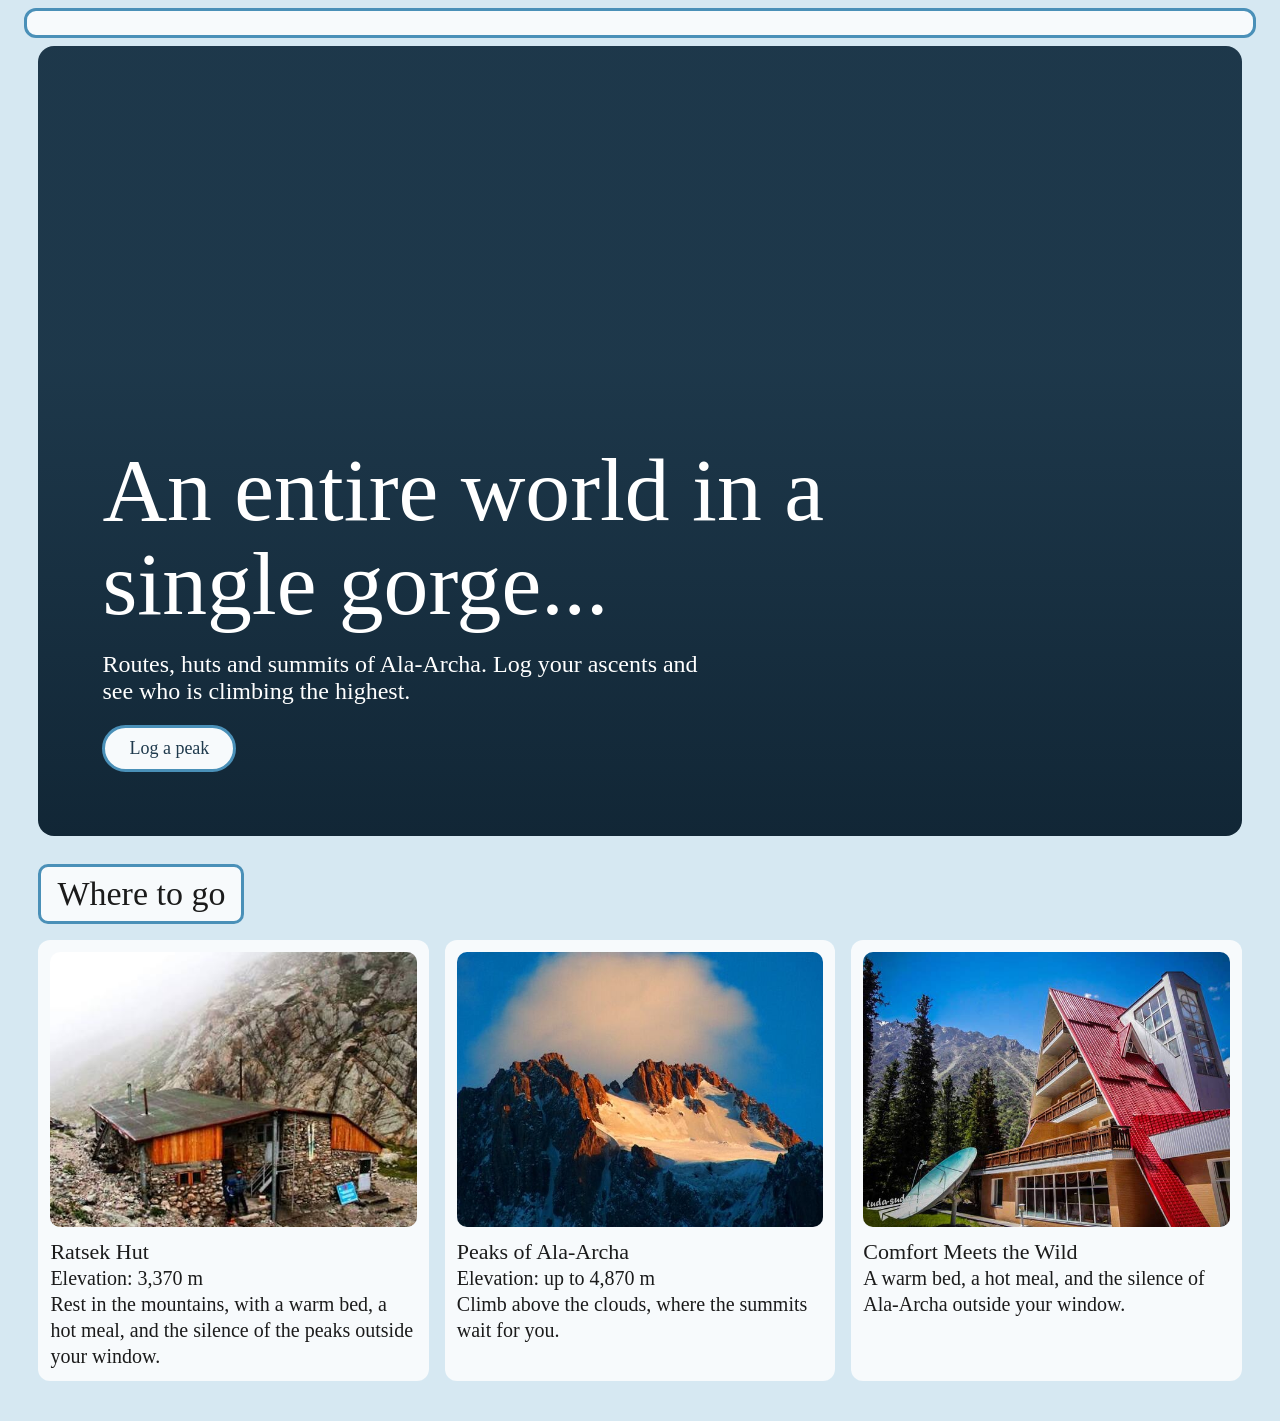
==== index.html @ 8e80b485 "Update image source for Peaks of Ala-Archa" ====
<!DOCTYPE html>
<html lang="en">
<head>
  <meta charset="UTF-8">
  <meta name="viewport" content="width=device-width, initial-scale=1.0">
  <title>Home | Ala-archa nature park</title>
  <link rel="stylesheet" href="style.css">
</head>
<body data-page="home">
  <div class="page">
    <header class="header" id="site-header"></header>
    <main class="wrap">
      <section class="hero">
        <h1>An entire world in a single gorge...</h1>
        <p>Routes, huts and summits of Ala-Archa. Log your ascents and see who is climbing the highest.</p>
        <a class="btn" href="add-peak.html">Log a peak</a>
      </section>
      <h2 class="title" id="routes">Where to go</h2>
      <div class="cards">
        <article class="card">
          <img class="card__img" src="images/ratsek-hut.jpg" alt="Ratsek Hut">
          <div><h3 class="card__title">Ratsek Hut</h3>
          <p class="card__text">Elevation: 3,370 m<br>Rest in the mountains, with a warm bed, a hot meal, and the silence of the peaks outside your window.</p></div>
        </article>
        <article class="card">
          <img class="card__img" src="images/korona-peak.jpg" alt="Peaks of Ala-Archa">
          <div><h3 class="card__title">Peaks of Ala-Archa</h3>
          <p class="card__text">Elevation: up to 4,870 m<br>Climb above the clouds, where the summits wait for you.</p></div>
        </article>
        <article class="card">
          <img class="card__img" src="images/ala-archa-6.jpg" alt="Comfort Meets the Wild">
          <div><h3 class="card__title">Comfort Meets the Wild</h3>
          <p class="card__text">A warm bed, a hot meal, and the silence of Ala-Archa outside your window.</p></div>
        </article>
      </div>
    </main>
    <footer class="footer" id="site-footer"></footer>
  </div>
  <script src="app.js"></script>
</body>
</html>
---- style.css ----
:root{--bg:#1F3A4D;--green-bg:#D6E8F2;--green-border:#4A90B8;--cream:#F7FAFC;--dark-green:#1F3A4D;--text:#1B1B1B;--font:"Agrave Pro",Georgia,serif}
*{box-sizing:border-box;margin:0;padding:0}
html{scroll-behavior:smooth}
body{font-family:var(--font);color:var(--text);background:var(--green-bg);min-height:100svh}
img{display:block;max-width:100%}
a{color:inherit}
:focus-visible{outline:3px solid var(--dark-green);outline-offset:2px}

/* Layout: full width, content capped only on very large screens */
.page{min-height:100svh;display:flex;flex-direction:column}
.wrap{width:100%;max-width:1600px;margin:0 auto;padding:0 clamp(12px,3vw,48px)}
main{flex:1;padding-bottom:40px}

/* Header */
.header{position:sticky;top:0;z-index:10;display:flex;justify-content:space-between;align-items:center;flex-wrap:wrap;gap:12px;margin:8px clamp(8px,2vw,24px);padding:12px 18px;background:var(--cream);border:3px solid var(--green-border);border-radius:12px}
.logo{font-size:28px;font-weight:bold;text-decoration:none}
.logo small{margin-left:6px;font-size:12px;font-weight:normal}
.nav{display:flex;flex-wrap:wrap;gap:8px}
.nav__link{padding:6px 16px;border-radius:20px;background:var(--dark-green);color:#fff;font-size:16px;text-decoration:none;transition:opacity .2s}
.nav__link:hover{opacity:.8}
.nav__link[aria-current="page"]{background:var(--green-border);color:var(--dark-green)}

/* Hero: fills the screen under the header */
.hero{min-height:calc(100svh - 110px);display:flex;flex-direction:column;justify-content:flex-end;align-items:flex-start;gap:20px;padding:clamp(20px,5vw,64px);border-radius:16px;color:#fff;background:linear-gradient(to top,rgba(15,35,50,.85),rgba(15,35,50,.1) 60%),url(images/phone10.jpg) center/cover var(--dark-green)}
.hero h1{max-width:18ch;font-size:clamp(34px,7vw,92px);line-height:1.05;font-weight:normal}
.hero p{max-width:50ch;font-size:clamp(18px,2vw,24px)}

.btn{display:inline-block;padding:10px 24px;border:3px solid var(--green-border);border-radius:24px;background:var(--cream);color:var(--dark-green);font:inherit;font-size:18px;text-decoration:none;cursor:pointer}
.btn:hover{background:var(--green-border)}
.title{margin:28px 0 16px;padding:8px 16px;display:inline-block;background:var(--cream);border:3px solid var(--green-border);border-radius:10px;font-size:clamp(22px,3vw,34px);font-weight:normal}

/* Cards */
.cards{display:grid;grid-template-columns:repeat(auto-fit,minmax(260px,1fr));gap:16px}
.card{display:flex;flex-direction:column;gap:12px;padding:12px;background:var(--cream);border-radius:12px}
.card__img{width:100%;aspect-ratio:4/3;object-fit:cover;border-radius:10px;background:#ddd}
.card__title{font-size:22px;font-weight:normal;line-height:1.2}
.card__text{font-size:20px;line-height:1.3}

/* Gallery */
.filters{display:flex;flex-wrap:wrap;gap:8px;margin-bottom:16px}
.filters button{padding:6px 16px;border:2px solid var(--dark-green);border-radius:20px;background:transparent;font:inherit;font-size:16px;cursor:pointer}
.filters button[aria-pressed="true"]{background:var(--dark-green);color:#fff}
.gallery{columns:3 280px;column-gap:12px}
.gallery button{display:block;width:100%;margin:0 0 12px;padding:0;border:0;border-radius:10px;overflow:hidden;cursor:zoom-in;background:var(--cream)}
.gallery img{width:100%;height:auto}
dialog{margin:auto;max-width:min(94vw,1200px);border:3px solid var(--green-border);border-radius:12px;background:var(--cream);padding:12px}
dialog::backdrop{background:rgba(20,30,10,.8)}
dialog img{max-height:78svh;margin:0 auto;border-radius:8px}
dialog p{margin:10px 0;font-size:20px}

/* Leaderboard */
.board{list-style:none;display:grid;gap:10px}
.board li{display:grid;grid-template-columns:48px 1fr auto;align-items:center;gap:12px;padding:12px 16px;background:var(--cream);border-radius:12px;font-size:20px}
.board .rank{font-size:28px;font-weight:bold;color:var(--dark-green)}
.board li:nth-child(-n+3){border:3px solid var(--green-border)}
.board small{display:block;font-size:15px;opacity:.75}
.board .pts{font-size:26px;font-weight:bold;text-align:right}

/* Form */
.form{display:grid;gap:14px;max-width:640px;padding:20px;background:var(--cream);border:3px solid var(--green-border);border-radius:12px}
.form label{display:grid;gap:4px;font-size:18px}
.form input,.form select,.form textarea{padding:10px;border:2px solid var(--dark-green);border-radius:8px;background:#fff;font:inherit;font-size:18px}
.msg{min-height:1.4em;font-size:18px}
.msg.err{color:#a3200f}
.empty{padding:20px;background:var(--cream);border-radius:12px;font-size:20px}
.footer{padding:20px;text-align:center;font-size:15px}

@media(max-width:600px){.hero h1{font-size:34px}.card__title{font-size:19px}.card__text{font-size:17px}.board li{grid-template-columns:36px 1fr auto;font-size:17px}}
@media(prefers-reduced-motion:reduce){html{scroll-behavior:auto}*{transition:none!important}}
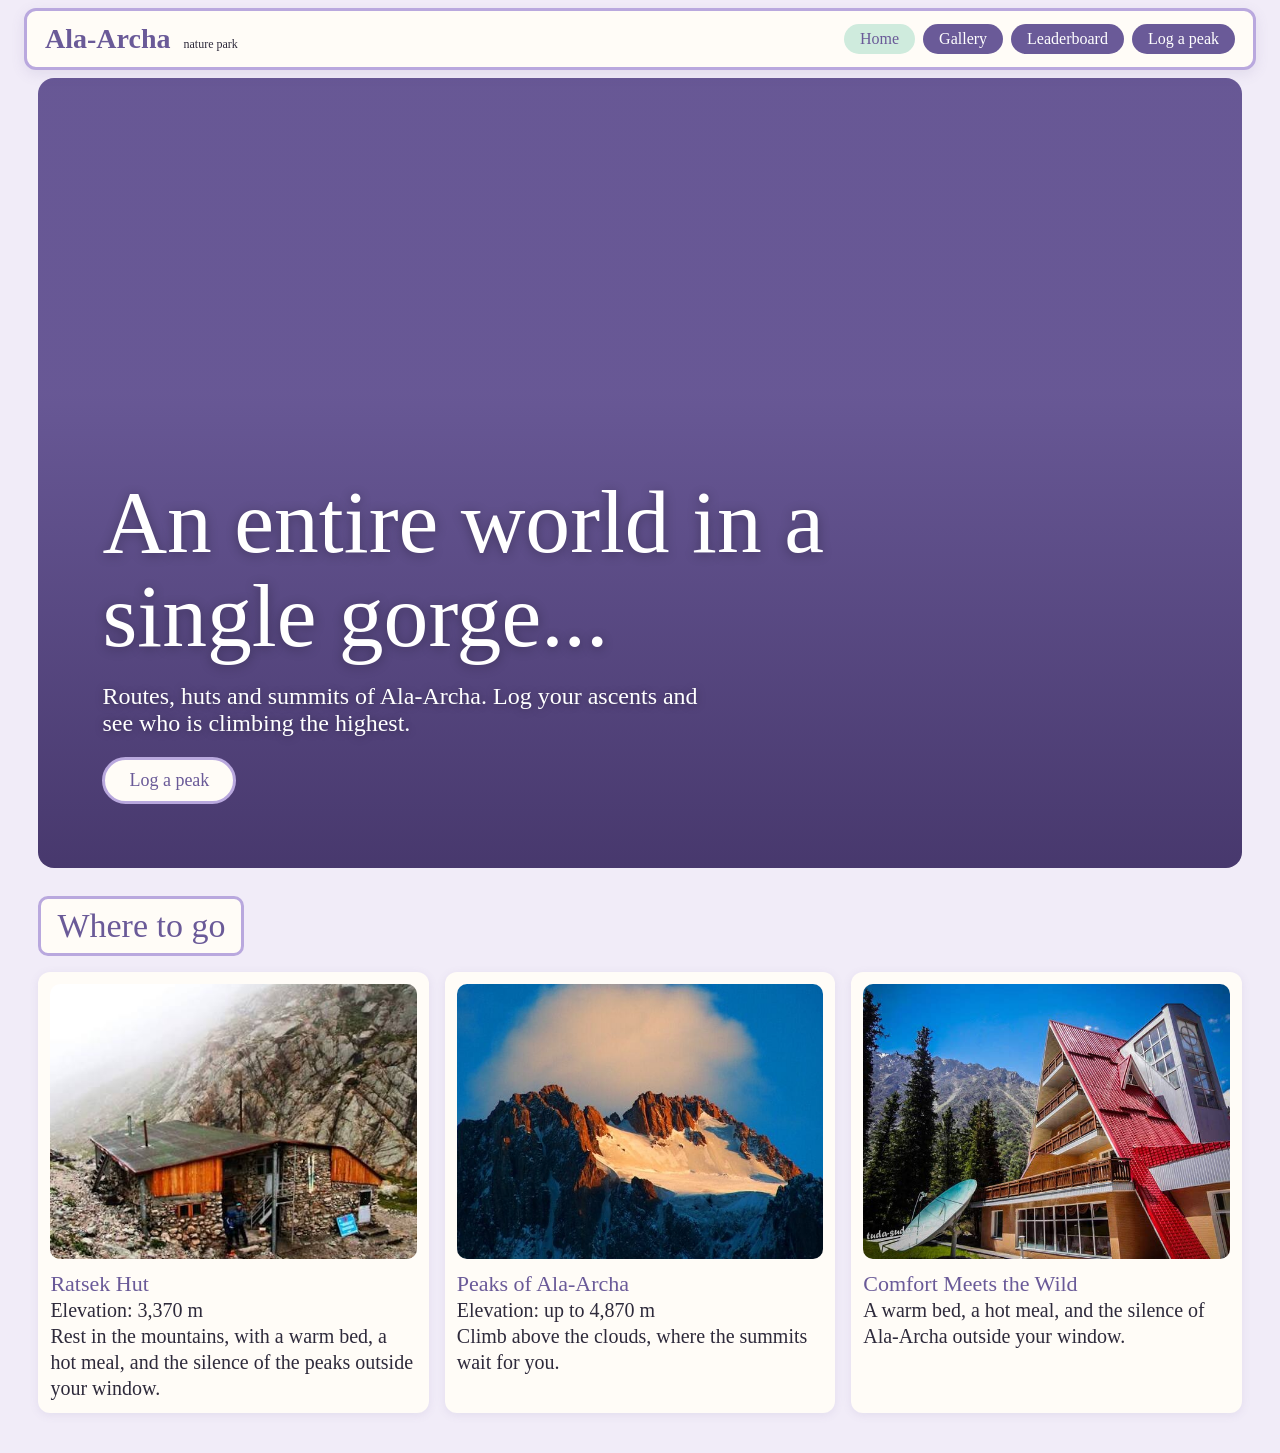
==== commit 4fc6e267: "Refactor header and navigation structure in index.html" ====
--- a/index.html
+++ b/index.html
@@ -1,41 +1,82 @@
 <!DOCTYPE html>
 <html lang="en">
 <head>
+  <!-- Кодировка и настройка масштаба для телефонов -->
   <meta charset="UTF-8">
   <meta name="viewport" content="width=device-width, initial-scale=1.0">
+
+  <!-- Название вкладки браузера -->
   <title>Home | Ala-archa nature park</title>
+
+  <!-- Подключение файла стилей -->
   <link rel="stylesheet" href="style.css">
 </head>
 <body data-page="home">
+  <!-- Общая обёртка страницы -->
   <div class="page">
-    <header class="header" id="site-header"></header>
+
+    <!-- Верхняя панель: логотип и кнопки меню -->
+    <header class="header" id="site-header">
+      <!-- Логотип, ведёт на главную -->
+      <a class="logo" href="index.html">Ala-Archa <small>nature park</small></a>
+
+      <!-- Меню навигации (aria-current отмечает текущую страницу) -->
+      <nav class="nav" aria-label="Main">
+        <a class="nav__link" href="index.html" aria-current="page">Home</a>
+        <a class="nav__link" href="gallery.html">Gallery</a>
+        <a class="nav__link" href="leaderboard.html">Leaderboard</a>
+        <a class="nav__link" href="add-peak.html">Log a peak</a>
+      </nav>
+    </header>
+
+    <!-- Основное содержимое страницы -->
     <main class="wrap">
+
+      <!-- Главный экран с фото на фоне (картинка задаётся в style.css, правило .hero) -->
       <section class="hero">
+        <!-- Главный заголовок -->
         <h1>An entire world in a single gorge...</h1>
+        <!-- Короткое описание сайта -->
         <p>Routes, huts and summits of Ala-Archa. Log your ascents and see who is climbing the highest.</p>
+        <!-- Кнопка перехода к добавлению вершины -->
         <a class="btn" href="add-peak.html">Log a peak</a>
       </section>
+
+      <!-- Заголовок раздела с карточками -->
       <h2 class="title" id="routes">Where to go</h2>
+
+      <!-- Сетка из трёх карточек -->
       <div class="cards">
+
+        <!-- Карточка 1: приют Рацека -->
         <article class="card">
           <img class="card__img" src="images/ratsek-hut.jpg" alt="Ratsek Hut">
           <div><h3 class="card__title">Ratsek Hut</h3>
           <p class="card__text">Elevation: 3,370 m<br>Rest in the mountains, with a warm bed, a hot meal, and the silence of the peaks outside your window.</p></div>
         </article>
+
+        <!-- Карточка 2: вершины Ала-Арчи (фото korona-peak.jpg) -->
         <article class="card">
           <img class="card__img" src="images/korona-peak.jpg" alt="Peaks of Ala-Archa">
           <div><h3 class="card__title">Peaks of Ala-Archa</h3>
           <p class="card__text">Elevation: up to 4,870 m<br>Climb above the clouds, where the summits wait for you.</p></div>
         </article>
+
+        <!-- Карточка 3: комфорт среди природы -->
         <article class="card">
           <img class="card__img" src="images/ala-archa-6.jpg" alt="Comfort Meets the Wild">
           <div><h3 class="card__title">Comfort Meets the Wild</h3>
           <p class="card__text">A warm bed, a hot meal, and the silence of Ala-Archa outside your window.</p></div>
         </article>
+
       </div>
     </main>
+
+    <!-- Подвал сайта (наполняется скриптом app.js) -->
     <footer class="footer" id="site-footer"></footer>
   </div>
+
+  <!-- Подключение скрипта сайта -->
   <script src="app.js"></script>
 </body>
 </html>
--- a/style.css
+++ b/style.css
@@ -1,69 +1,159 @@
-:root{--bg:#1F3A4D;--green-bg:#D6E8F2;--green-border:#4A90B8;--cream:#F7FAFC;--dark-green:#1F3A4D;--text:#1B1B1B;--font:"Agrave Pro",Georgia,serif}
+/* ===== Цветовая палитра и шрифт (меняй цвета только здесь) ===== */
+:root{--bg:#7A6AA8;--green-bg:#F1ECF8;--green-border:#B9A8DE;--cream:#FFFCF7;--dark-green:#6A5A98;--accent:#CFEBDD;--text:#2E2A3B;--font:"Agrave Pro",Georgia,serif}
+
+/* ===== Общий сброс отступов и расчёт размеров ===== */
 *{box-sizing:border-box;margin:0;padding:0}
+
+/* ===== Плавная прокрутка по якорям ===== */
 html{scroll-behavior:smooth}
+
+/* ===== Основной фон и шрифт страницы ===== */
 body{font-family:var(--font);color:var(--text);background:var(--green-bg);min-height:100svh}
+
+/* ===== Картинки не вылезают за границы блока ===== */
 img{display:block;max-width:100%}
+
+/* ===== Ссылки наследуют цвет текста ===== */
 a{color:inherit}
+
+/* ===== Рамка при навигации с клавиатуры (доступность) ===== */
 :focus-visible{outline:3px solid var(--dark-green);outline-offset:2px}
 
-/* Layout: full width, content capped only on very large screens */
+/* ===== Каркас страницы: шапка сверху, контент, подвал внизу ===== */
 .page{min-height:100svh;display:flex;flex-direction:column}
+
+/* ===== Контейнер содержимого: на всю ширину, но не более 1600px ===== */
 .wrap{width:100%;max-width:1600px;margin:0 auto;padding:0 clamp(12px,3vw,48px)}
+
+/* ===== Главная область занимает всё свободное место ===== */
 main{flex:1;padding-bottom:40px}
 
-/* Header */
-.header{position:sticky;top:0;z-index:10;display:flex;justify-content:space-between;align-items:center;flex-wrap:wrap;gap:12px;margin:8px clamp(8px,2vw,24px);padding:12px 18px;background:var(--cream);border:3px solid var(--green-border);border-radius:12px}
-.logo{font-size:28px;font-weight:bold;text-decoration:none}
-.logo small{margin-left:6px;font-size:12px;font-weight:normal}
+/* ===== Верхняя панель (шапка): остаётся на экране при прокрутке ===== */
+.header{position:sticky;top:0;z-index:10;display:flex;justify-content:space-between;align-items:center;flex-wrap:wrap;gap:12px;margin:8px clamp(8px,2vw,24px);padding:12px 18px;background:var(--cream);border:3px solid var(--green-border);border-radius:12px;box-shadow:0 4px 14px rgba(106,90,152,.12)}
+
+/* ===== Логотип в шапке ===== */
+.logo{font-size:28px;font-weight:bold;text-decoration:none;color:var(--dark-green)}
+
+/* ===== Маленькая надпись рядом с логотипом ===== */
+.logo small{margin-left:6px;font-size:12px;font-weight:normal;color:var(--text)}
+
+/* ===== Блок с кнопками меню ===== */
 .nav{display:flex;flex-wrap:wrap;gap:8px}
+
+/* ===== Кнопка меню ===== */
 .nav__link{padding:6px 16px;border-radius:20px;background:var(--dark-green);color:#fff;font-size:16px;text-decoration:none;transition:opacity .2s}
-.nav__link:hover{opacity:.8}
-.nav__link[aria-current="page"]{background:var(--green-border);color:var(--dark-green)}
 
-/* Hero: fills the screen under the header */
-.hero{min-height:calc(100svh - 110px);display:flex;flex-direction:column;justify-content:flex-end;align-items:flex-start;gap:20px;padding:clamp(20px,5vw,64px);border-radius:16px;color:#fff;background:linear-gradient(to top,rgba(15,35,50,.85),rgba(15,35,50,.1) 60%),url(images/phone10.jpg) center/cover var(--dark-green)}
-.hero h1{max-width:18ch;font-size:clamp(34px,7vw,92px);line-height:1.05;font-weight:normal}
-.hero p{max-width:50ch;font-size:clamp(18px,2vw,24px)}
+/* ===== Кнопка меню при наведении ===== */
+.nav__link:hover{opacity:.85}
 
+/* ===== Активная (текущая) страница в меню ===== */
+.nav__link[aria-current="page"]{background:var(--accent);color:var(--dark-green)}
+
+/* ===== Главный экран (hero): фото на фоне + затемнение снизу для читаемости текста.
+   Картинка меняется в url(...) в конце строки ===== */
+.hero{min-height:calc(100svh - 110px);display:flex;flex-direction:column;justify-content:flex-end;align-items:flex-start;gap:20px;padding:clamp(20px,5vw,64px);border-radius:16px;color:#fff;background:linear-gradient(to top,rgba(60,45,95,.75),rgba(60,45,95,.05) 60%),url("images/DJI_20260820125255_0337_D.jpg") center/cover no-repeat var(--dark-green)}
+
+/* ===== Крупный заголовок на главном экране ===== */
+.hero h1{max-width:18ch;font-size:clamp(34px,7vw,92px);line-height:1.05;font-weight:normal;text-shadow:0 2px 12px rgba(0,0,0,.3)}
+
+/* ===== Подзаголовок на главном экране ===== */
+.hero p{max-width:50ch;font-size:clamp(18px,2vw,24px);text-shadow:0 1px 8px rgba(0,0,0,.35)}
+
+/* ===== Кнопка-ссылка (например, «Log a peak») ===== */
 .btn{display:inline-block;padding:10px 24px;border:3px solid var(--green-border);border-radius:24px;background:var(--cream);color:var(--dark-green);font:inherit;font-size:18px;text-decoration:none;cursor:pointer}
-.btn:hover{background:var(--green-border)}
-.title{margin:28px 0 16px;padding:8px 16px;display:inline-block;background:var(--cream);border:3px solid var(--green-border);border-radius:10px;font-size:clamp(22px,3vw,34px);font-weight:normal}
 
-/* Cards */
+/* ===== Кнопка при наведении ===== */
+.btn:hover{background:var(--accent)}
+
+/* ===== Заголовок раздела («Where to go») ===== */
+.title{margin:28px 0 16px;padding:8px 16px;display:inline-block;background:var(--cream);border:3px solid var(--green-border);border-radius:10px;font-size:clamp(22px,3vw,34px);font-weight:normal;color:var(--dark-green)}
+
+/* ===== Сетка карточек: колонки подстраиваются под ширину экрана ===== */
 .cards{display:grid;grid-template-columns:repeat(auto-fit,minmax(260px,1fr));gap:16px}
-.card{display:flex;flex-direction:column;gap:12px;padding:12px;background:var(--cream);border-radius:12px}
-.card__img{width:100%;aspect-ratio:4/3;object-fit:cover;border-radius:10px;background:#ddd}
-.card__title{font-size:22px;font-weight:normal;line-height:1.2}
+
+/* ===== Одна карточка ===== */
+.card{display:flex;flex-direction:column;gap:12px;padding:12px;background:var(--cream);border-radius:12px;box-shadow:0 2px 10px rgba(106,90,152,.1)}
+
+/* ===== Фото в карточке (пропорции 4:3, обрезается по рамке) ===== */
+.card__img{width:100%;aspect-ratio:4/3;object-fit:cover;border-radius:10px;background:#e4def0}
+
+/* ===== Название карточки ===== */
+.card__title{font-size:22px;font-weight:normal;line-height:1.2;color:var(--dark-green)}
+
+/* ===== Текст карточки ===== */
 .card__text{font-size:20px;line-height:1.3}
 
-/* Gallery */
+/* ===== Галерея: панель кнопок-фильтров ===== */
 .filters{display:flex;flex-wrap:wrap;gap:8px;margin-bottom:16px}
-.filters button{padding:6px 16px;border:2px solid var(--dark-green);border-radius:20px;background:transparent;font:inherit;font-size:16px;cursor:pointer}
+
+/* ===== Кнопка фильтра ===== */
+.filters button{padding:6px 16px;border:2px solid var(--dark-green);border-radius:20px;background:transparent;color:var(--dark-green);font:inherit;font-size:16px;cursor:pointer}
+
+/* ===== Выбранный фильтр ===== */
 .filters button[aria-pressed="true"]{background:var(--dark-green);color:#fff}
+
+/* ===== Галерея: фото в 3 колонки (мозаика) ===== */
 .gallery{columns:3 280px;column-gap:12px}
+
+/* ===== Кнопка-обёртка вокруг фото в галерее ===== */
 .gallery button{display:block;width:100%;margin:0 0 12px;padding:0;border:0;border-radius:10px;overflow:hidden;cursor:zoom-in;background:var(--cream)}
+
+/* ===== Фото в галерее ===== */
 .gallery img{width:100%;height:auto}
+
+/* ===== Всплывающее окно для просмотра фото ===== */
 dialog{margin:auto;max-width:min(94vw,1200px);border:3px solid var(--green-border);border-radius:12px;background:var(--cream);padding:12px}
-dialog::backdrop{background:rgba(20,30,10,.8)}
+
+/* ===== Затемнение фона за всплывающим окном ===== */
+dialog::backdrop{background:rgba(46,38,70,.75)}
+
+/* ===== Большое фото во всплывающем окне ===== */
 dialog img{max-height:78svh;margin:0 auto;border-radius:8px}
+
+/* ===== Подпись к фото во всплывающем окне ===== */
 dialog p{margin:10px 0;font-size:20px}
 
-/* Leaderboard */
+/* ===== Таблица лидеров: список без маркеров ===== */
 .board{list-style:none;display:grid;gap:10px}
+
+/* ===== Строка рейтинга: место, имя, очки ===== */
 .board li{display:grid;grid-template-columns:48px 1fr auto;align-items:center;gap:12px;padding:12px 16px;background:var(--cream);border-radius:12px;font-size:20px}
+
+/* ===== Номер места ===== */
 .board .rank{font-size:28px;font-weight:bold;color:var(--dark-green)}
-.board li:nth-child(-n+3){border:3px solid var(--green-border)}
+
+/* ===== Первые три места выделены рамкой ===== */
+.board li:nth-child(-n+3){border:3px solid var(--green-border);background:#FBF8FF}
+
+/* ===== Мелкая подпись под именем ===== */
 .board small{display:block;font-size:15px;opacity:.75}
+
+/* ===== Очки справа ===== */
 .board .pts{font-size:26px;font-weight:bold;text-align:right}
 
-/* Form */
+/* ===== Форма добавления вершины: контейнер ===== */
 .form{display:grid;gap:14px;max-width:640px;padding:20px;background:var(--cream);border:3px solid var(--green-border);border-radius:12px}
+
+/* ===== Подпись поля формы ===== */
 .form label{display:grid;gap:4px;font-size:18px}
-.form input,.form select,.form textarea{padding:10px;border:2px solid var(--dark-green);border-radius:8px;background:#fff;font:inherit;font-size:18px}
+
+/* ===== Поля ввода, списки и текстовые области ===== */
+.form input,.form select,.form textarea{padding:10px;border:2px solid var(--green-border);border-radius:8px;background:#fff;font:inherit;font-size:18px}
+
+/* ===== Сообщение под формой (успех или ошибка) ===== */
 .msg{min-height:1.4em;font-size:18px}
+
+/* ===== Сообщение об ошибке красным цветом ===== */
 .msg.err{color:#a3200f}
+
+/* ===== Блок «ничего не найдено» ===== */
 .empty{padding:20px;background:var(--cream);border-radius:12px;font-size:20px}
-.footer{padding:20px;text-align:center;font-size:15px}
 
+/* ===== Подвал сайта ===== */
+.footer{padding:20px;text-align:center;font-size:15px;color:var(--dark-green)}
+
+/* ===== Адаптация под телефоны: уменьшаем шрифты и колонки ===== */
 @media(max-width:600px){.hero h1{font-size:34px}.card__title{font-size:19px}.card__text{font-size:17px}.board li{grid-template-columns:36px 1fr auto;font-size:17px}}
+
+/* ===== Отключаем анимации, если пользователь так настроил систему ===== */
 @media(prefers-reduced-motion:reduce){html{scroll-behavior:auto}*{transition:none!important}}
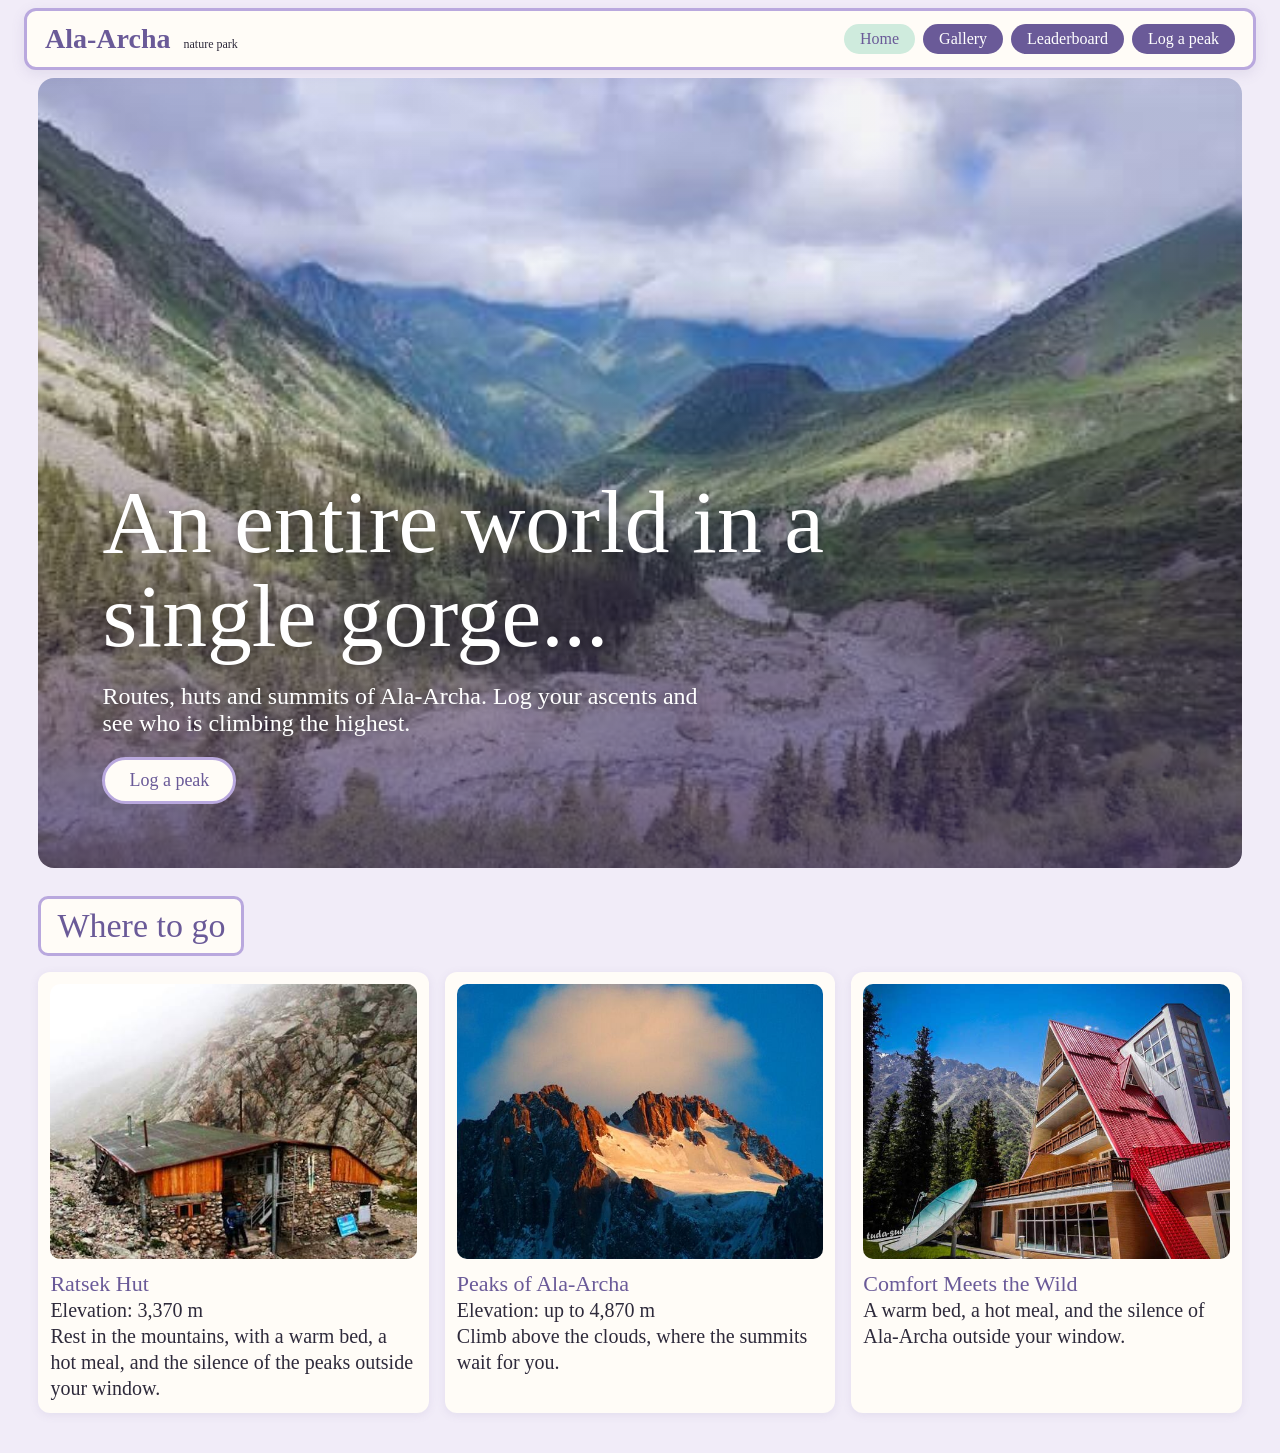
==== commit 3f644db8: "Update leaderboard link to point to top.html" ====
--- a/index.html
+++ b/index.html
@@ -24,7 +24,7 @@
       <nav class="nav" aria-label="Main">
         <a class="nav__link" href="index.html" aria-current="page">Home</a>
         <a class="nav__link" href="gallery.html">Gallery</a>
-        <a class="nav__link" href="leaderboard.html">Leaderboard</a>
+        <a class="nav__link" href="top.html">Leaderboard</a>
         <a class="nav__link" href="add-peak.html">Log a peak</a>
       </nav>
     </header>
--- a/style.css
+++ b/style.css
@@ -51,7 +51,7 @@
 
 /* ===== Главный экран (hero): фото на фоне + затемнение снизу для читаемости текста.
    Картинка меняется в url(...) в конце строки ===== */
-.hero{min-height:calc(100svh - 110px);display:flex;flex-direction:column;justify-content:flex-end;align-items:flex-start;gap:20px;padding:clamp(20px,5vw,64px);border-radius:16px;color:#fff;background:linear-gradient(to top,rgba(60,45,95,.75),rgba(60,45,95,.05) 60%),url("images/DJI_20260820125255_0337_D.jpg") center/cover no-repeat var(--dark-green)}
+.hero{min-height:calc(100svh - 110px);display:flex;flex-direction:column;justify-content:flex-end;align-items:flex-start;gap:20px;padding:clamp(20px,5vw,64px);border-radius:16px;color:#fff;background:linear-gradient(to top,rgba(60,45,95,.75),rgba(60,45,95,.05) 60%),url("images/images.jpg") center/cover no-repeat var(--dark-green)}
 
 /* ===== Крупный заголовок на главном экране ===== */
 .hero h1{max-width:18ch;font-size:clamp(34px,7vw,92px);line-height:1.05;font-weight:normal;text-shadow:0 2px 12px rgba(0,0,0,.3)}
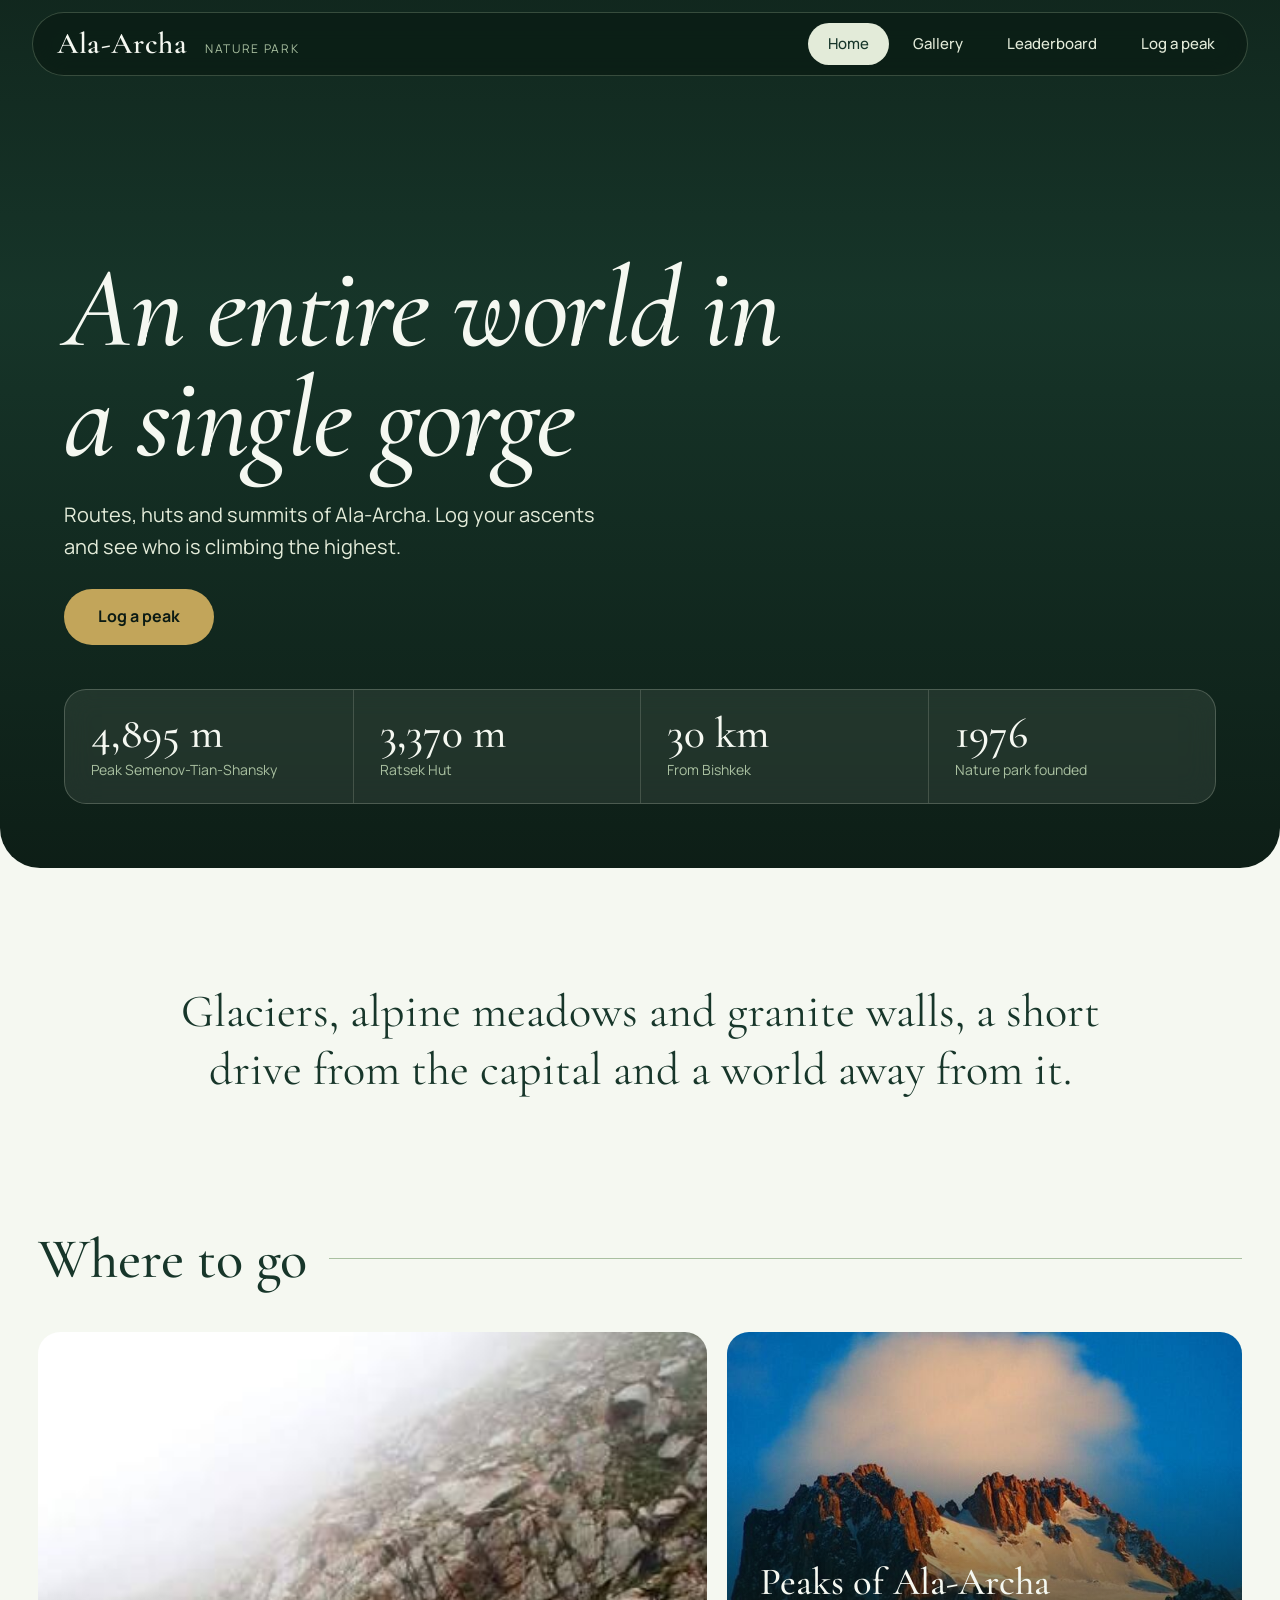
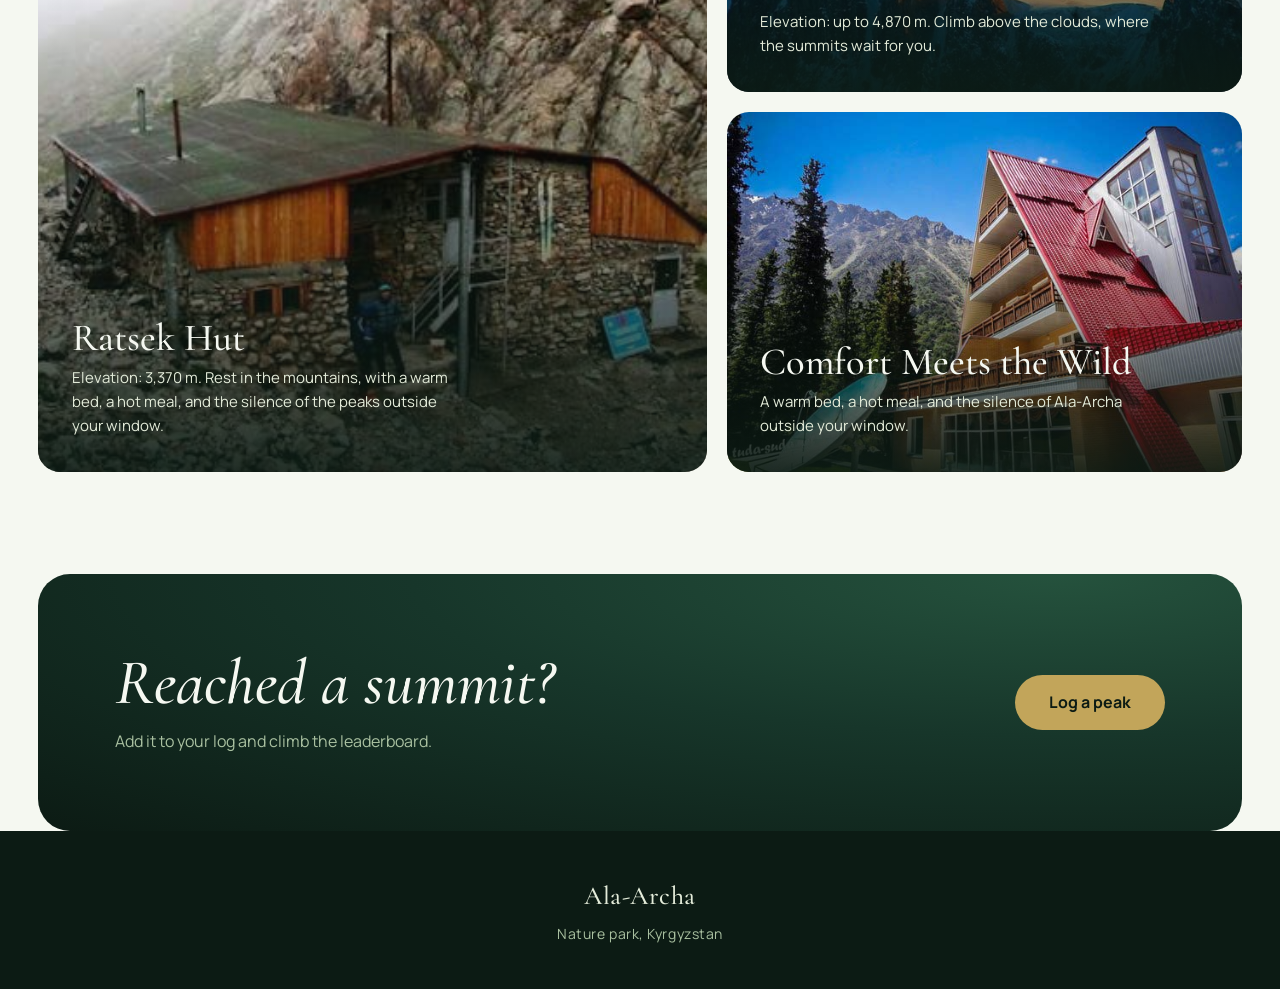
==== commit a0c49fad: "Refactor HTML structure and update content" ====
--- a/index.html
+++ b/index.html
@@ -1,65 +1,72 @@
 <!DOCTYPE html>
 <html lang="en">
 <head>
-  <!-- Кодировка и настройка масштаба для телефонов -->
+  <!-- Кодировка и масштаб для телефонов -->
   <meta charset="UTF-8">
   <meta name="viewport" content="width=device-width, initial-scale=1.0">
+  <title>Home | Ala-Archa nature park</title>
 
-  <!-- Название вкладки браузера -->
-  <title>Home | Ala-archa nature park</title>
+  <!-- Шрифты Google (если не загрузятся, сработают запасные) -->
+  <link rel="preconnect" href="https://fonts.googleapis.com">
+  <link rel="preconnect" href="https://fonts.gstatic.com" crossorigin>
+  <link href="https://fonts.googleapis.com/css2?family=Cormorant+Garamond:ital,wght@0,500;0,600;1,500&family=Manrope:wght@400;500;700&display=swap" rel="stylesheet">
 
-  <!-- Подключение файла стилей -->
+  <!-- Файл стилей -->
   <link rel="stylesheet" href="style.css">
 </head>
 <body data-page="home">
-  <!-- Общая обёртка страницы -->
   <div class="page">
 
-    <!-- Верхняя панель: логотип и кнопки меню -->
+    <!-- Верхняя панель: логотип и меню -->
     <header class="header" id="site-header">
-      <!-- Логотип, ведёт на главную -->
-      <a class="logo" href="index.html">Ala-Archa <small>nature park</small></a>
-
-      <!-- Меню навигации (aria-current отмечает текущую страницу) -->
+      <a class="logo" href="index.html">Ala-Archa <small>NATURE PARK</small></a>
       <nav class="nav" aria-label="Main">
         <a class="nav__link" href="index.html" aria-current="page">Home</a>
         <a class="nav__link" href="gallery.html">Gallery</a>
-        <a class="nav__link" href="top.html">Leaderboard</a>
+        <a class="nav__link" href="leaderboard.html">Leaderboard</a>
         <a class="nav__link" href="add-peak.html">Log a peak</a>
       </nav>
     </header>
 
-    <!-- Основное содержимое страницы -->
+    <!-- Hero: фото задаётся в style.css, правило .hero -->
+    <section class="hero">
+      <h1>An entire world in a single gorge</h1>
+      <p>Routes, huts and summits of Ala-Archa. Log your ascents and see who is climbing the highest.</p>
+      <a class="btn" href="add-peak.html">Log a peak</a>
+
+      <!-- Полоса с ключевыми цифрами -->
+      <div class="facts">
+        <div><b>4,895 m</b><span>Peak Semenov-Tian-Shansky</span></div>
+        <div><b>3,370 m</b><span>Ratsek Hut</span></div>
+        <div><b>30 km</b><span>From Bishkek</span></div>
+        <div><b>1976</b><span>Nature park founded</span></div>
+      </div>
+    </section>
+
+    <!-- Основное содержимое -->
     <main class="wrap">
 
-      <!-- Главный экран с фото на фоне (картинка задаётся в style.css, правило .hero) -->
-      <section class="hero">
-        <!-- Главный заголовок -->
-        <h1>An entire world in a single gorge...</h1>
-        <!-- Короткое описание сайта -->
-        <p>Routes, huts and summits of Ala-Archa. Log your ascents and see who is climbing the highest.</p>
-        <!-- Кнопка перехода к добавлению вершины -->
-        <a class="btn" href="add-peak.html">Log a peak</a>
-      </section>
+      <!-- Вступительная фраза -->
+      <p class="intro">Glaciers, alpine meadows and granite walls, a short drive from the capital and a world away from it.</p>
 
-      <!-- Заголовок раздела с карточками -->
+      <!-- Заголовок раздела -->
       <h2 class="title" id="routes">Where to go</h2>
 
-      <!-- Сетка из трёх карточек -->
+      <!-- Три карточки: первая большая, две поменьше -->
       <div class="cards">
 
         <!-- Карточка 1: приют Рацека -->
         <article class="card">
           <img class="card__img" src="images/ratsek-hut.jpg" alt="Ratsek Hut">
           <div><h3 class="card__title">Ratsek Hut</h3>
-          <p class="card__text">Elevation: 3,370 m<br>Rest in the mountains, with a warm bed, a hot meal, and the silence of the peaks outside your window.</p></div>
+          <p class="card__text">Elevation: 3,370 m. Rest in the mountains, with a warm bed, a hot meal, and the silence of the peaks outside your window.</p></div>
         </article>
 
-        <!-- Карточка 2: вершины Ала-Арчи (фото korona-peak.jpg) -->
+        <!-- Карточка 2: вершины (фото korona-peak.jpg) -->
         <article class="card">
           <img class="card__img" src="images/korona-peak.jpg" alt="Peaks of Ala-Archa">
           <div><h3 class="card__title">Peaks of Ala-Archa</h3>
-          <p class="card__text">Elevation: up to 4,870 m<br>Climb above the clouds, where the summits wait for you.</p></div>
+          <p class="card__text">Elevation: up to 4,870 m. Climb above the clouds, where the summits wait for you.</p></div>
         </article>
 
         <!-- Карточка 3: комфорт среди природы -->
@@ -68,15 +75,23 @@
           <div><h3 class="card__title">Comfort Meets the Wild</h3>
           <p class="card__text">A warm bed, a hot meal, and the silence of Ala-Archa outside your window.</p></div>
         </article>
+      </div>
 
-      </div>
+      <!-- Тёмный блок с призывом -->
+      <section class="cta">
+        <div>
+          <h2>Reached a summit?</h2>
+          <p>Add it to your log and climb the leaderboard.</p>
+        </div>
+        <a class="btn" href="add-peak.html">Log a peak</a>
+      </section>
     </main>
 
-    <!-- Подвал сайта (наполняется скриптом app.js) -->
-    <footer class="footer" id="site-footer"></footer>
+    <!-- Подвал (app.js может заполнить его сам) -->
+    <footer class="footer" id="site-footer"><b>Ala-Archa</b>Nature park, Kyrgyzstan</footer>
   </div>
 
-  <!-- Подключение скрипта сайта -->
+  <!-- Скрипт сайта -->
   <script src="app.js"></script>
 </body>
 </html>
--- a/style.css
+++ b/style.css
@@ -1,159 +1,154 @@
-/* ===== Цветовая палитра и шрифт (меняй цвета только здесь) ===== */
-:root{--bg:#7A6AA8;--green-bg:#F1ECF8;--green-border:#B9A8DE;--cream:#FFFCF7;--dark-green:#6A5A98;--accent:#CFEBDD;--text:#2E2A3B;--font:"Agrave Pro",Georgia,serif}
+/* ===== Палитра и шрифты: меняй цвета только здесь ===== */
+:root{
+  --spruce:#0C1B14;      /* самый тёмный зелёный (фон шапки, подвал) */
+  --forest:#17362A;      /* глубокий лесной */
+  --moss:#4F7352;        /* мох, основной акцент */
+  --sage:#A9C0A0;        /* шалфей, линии и рамки */
+  --lichen:#E3EBD9;      /* светлый лишайник, фон секций */
+  --mist:#F5F8F1;        /* почти белый, фон страницы */
+  --brass:#C2A55A;       /* тонкий латунный акцент для «дорогого» вида */
+  --text:#16241C;
+  --serif:"Cormorant Garamond","Playfair Display",Georgia,serif;
+  --sans:"Manrope","Helvetica Neue",Arial,sans-serif;
+  --r:22px;
+}
 
-/* ===== Общий сброс отступов и расчёт размеров ===== */
+/* ===== Сброс отступов ===== */
 *{box-sizing:border-box;margin:0;padding:0}
-
-/* ===== Плавная прокрутка по якорям ===== */
 html{scroll-behavior:smooth}
 
-/* ===== Основной фон и шрифт страницы ===== */
-body{font-family:var(--font);color:var(--text);background:var(--green-bg);min-height:100svh}
+/* ===== Основа страницы ===== */
+body{font-family:var(--sans);color:var(--text);background:var(--mist);min-height:100svh;line-height:1.6;-webkit-font-smoothing:antialiased}
+img{display:block;max-width:100%}
+a{color:inherit}
+:focus-visible{outline:2px solid var(--brass);outline-offset:3px}
 
-/* ===== Картинки не вылезают за границы блока ===== */
-img{display:block;max-width:100%}
+/* ===== Каркас: шапка, контент, подвал ===== */
+.page{min-height:100svh;display:flex;flex-direction:column}
+.wrap{width:100%;max-width:1480px;margin:0 auto;padding:0 clamp(14px,3vw,48px)}
+main{flex:1;padding-bottom:clamp(48px,8vw,110px)}
 
-/* ===== Ссылки наследуют цвет текста ===== */
-a{color:inherit}
+/* ===== Шапка: тёмное «стекло», висит поверх страницы ===== */
+.header{position:sticky;top:12px;z-index:20;display:flex;justify-content:space-between;align-items:center;flex-wrap:wrap;gap:12px;margin:12px clamp(10px,2.5vw,36px) 0;padding:10px 12px 10px 24px;background:rgba(12,27,20,.72);-webkit-backdrop-filter:blur(16px) saturate(1.3);backdrop-filter:blur(16px) saturate(1.3);border:1px solid rgba(169,192,160,.28);border-radius:999px;color:var(--mist)}
 
-/* ===== Рамка при навигации с клавиатуры (доступность) ===== */
-:focus-visible{outline:3px solid var(--dark-green);outline-offset:2px}
+/* ===== Логотип ===== */
+.logo{font-family:var(--serif);font-size:30px;font-weight:600;letter-spacing:.02em;text-decoration:none;line-height:1}
+.logo small{margin-left:10px;font-family:var(--sans);font-size:12px;font-weight:400;letter-spacing:.14em;color:var(--sage)}
 
-/* ===== Каркас страницы: шапка сверху, контент, подвал внизу ===== */
-.page{min-height:100svh;display:flex;flex-direction:column}
+/* ===== Меню ===== */
+.nav{display:flex;flex-wrap:wrap;gap:4px}
+.nav__link{padding:9px 20px;border-radius:999px;font-size:15px;font-weight:500;text-decoration:none;color:var(--lichen);transition:background .25s,color .25s}
+.nav__link:hover{background:rgba(227,235,217,.14)}
+.nav__link[aria-current="page"]{background:var(--lichen);color:var(--forest)}
 
-/* ===== Контейнер содержимого: на всю ширину, но не более 1600px ===== */
-.wrap{width:100%;max-width:1600px;margin:0 auto;padding:0 clamp(12px,3vw,48px)}
+/* ===== Главный экран: фото на всю ширину, тёмный градиент для читаемости ===== */
+.hero{position:relative;min-height:calc(100svh - 24px);margin-top:-84px;display:flex;flex-direction:column;justify-content:flex-end;align-items:flex-start;gap:26px;padding:clamp(24px,5vw,72px);padding-top:140px;border-radius:0 0 40px 40px;color:var(--mist);overflow:hidden;background:linear-gradient(180deg,rgba(12,27,20,.55) 0%,rgba(12,27,20,.05) 35%,rgba(12,27,20,.88) 100%),url("images/DJI_20260820125255_0337_D.jpg") center/cover no-repeat var(--forest)}
 
-/* ===== Главная область занимает всё свободное место ===== */
-main{flex:1;padding-bottom:40px}
+/* ===== Заголовок hero: крупный курсивный серif ===== */
+.hero h1{max-width:15ch;font-family:var(--serif);font-size:clamp(46px,9vw,136px);font-weight:500;font-style:italic;line-height:.95;letter-spacing:-.02em}
 
-/* ===== Верхняя панель (шапка): остаётся на экране при прокрутке ===== */
-.header{position:sticky;top:0;z-index:10;display:flex;justify-content:space-between;align-items:center;flex-wrap:wrap;gap:12px;margin:8px clamp(8px,2vw,24px);padding:12px 18px;background:var(--cream);border:3px solid var(--green-border);border-radius:12px;box-shadow:0 4px 14px rgba(106,90,152,.12)}
+/* ===== Подзаголовок hero ===== */
+.hero p{max-width:46ch;font-size:clamp(16px,1.6vw,20px);color:var(--lichen)}
 
-/* ===== Логотип в шапке ===== */
-.logo{font-size:28px;font-weight:bold;text-decoration:none;color:var(--dark-green)}
+/* ===== Единственная анимация на странице: плавное появление hero ===== */
+.hero>*{animation:rise 1s cubic-bezier(.2,.7,.2,1) both}
+.hero>:nth-child(2){animation-delay:.15s}
+.hero>:nth-child(3){animation-delay:.3s}
+@keyframes rise{from{opacity:0;transform:translateY(24px)}}
 
-/* ===== Маленькая надпись рядом с логотипом ===== */
-.logo small{margin-left:6px;font-size:12px;font-weight:normal;color:var(--text)}
+/* ===== Основная кнопка (латунь) ===== */
+.btn{display:inline-block;padding:15px 34px;border-radius:999px;background:var(--brass);color:var(--spruce);font:inherit;font-size:16px;font-weight:700;text-decoration:none;border:0;cursor:pointer;transition:background .25s,transform .25s}
+.btn:hover{background:#d6bb73;transform:translateY(-2px)}
 
-/* ===== Блок с кнопками меню ===== */
-.nav{display:flex;flex-wrap:wrap;gap:8px}
+/* ===== Полоса с цифрами внизу hero (стекло) ===== */
+.facts{display:grid;grid-template-columns:repeat(4,1fr);width:100%;margin-top:18px;background:rgba(245,248,241,.08);-webkit-backdrop-filter:blur(14px);backdrop-filter:blur(14px);border:1px solid rgba(227,235,217,.22);border-radius:var(--r)}
+.facts div{padding:20px 26px;border-left:1px solid rgba(227,235,217,.18)}
+.facts div:first-child{border-left:0}
+.facts b{display:block;font-family:var(--serif);font-size:clamp(28px,3.4vw,46px);font-weight:500;line-height:1.1}
+.facts span{font-size:14px;color:var(--sage)}
 
-/* ===== Кнопка меню ===== */
-.nav__link{padding:6px 16px;border-radius:20px;background:var(--dark-green);color:#fff;font-size:16px;text-decoration:none;transition:opacity .2s}
+/* ===== Вступительный абзац под hero ===== */
+.intro{max-width:980px;margin:clamp(56px,9vw,130px) auto;text-align:center;font-family:var(--serif);font-size:clamp(26px,3.6vw,48px);line-height:1.25;color:var(--forest)}
 
-/* ===== Кнопка меню при наведении ===== */
-.nav__link:hover{opacity:.85}
+/* ===== Заголовок раздела с тонкой линией ===== */
+.title{display:flex;align-items:center;gap:22px;margin:0 0 28px;font-family:var(--serif);font-size:clamp(34px,4.4vw,60px);font-weight:500;color:var(--forest)}
+.title::after{content:"";flex:1;height:1px;background:var(--sage)}
 
-/* ===== Активная (текущая) страница в меню ===== */
-.nav__link[aria-current="page"]{background:var(--accent);color:var(--dark-green)}
+/* ===== Сетка карточек: первая — большая, слева на две строки ===== */
+.cards{display:grid;grid-template-columns:1.3fr 1fr;grid-template-rows:auto auto;gap:20px}
+.card:first-child{grid-row:span 2}
 
-/* ===== Главный экран (hero): фото на фоне + затемнение снизу для читаемости текста.
-   Картинка меняется в url(...) в конце строки ===== */
-.hero{min-height:calc(100svh - 110px);display:flex;flex-direction:column;justify-content:flex-end;align-items:flex-start;gap:20px;padding:clamp(20px,5vw,64px);border-radius:16px;color:#fff;background:linear-gradient(to top,rgba(60,45,95,.75),rgba(60,45,95,.05) 60%),url("images/images.jpg") center/cover no-repeat var(--dark-green)}
+/* ===== Карточка: фото на весь фон, текст поверх ===== */
+.card{position:relative;display:flex;flex-direction:column;justify-content:flex-end;min-height:360px;border-radius:var(--r);overflow:hidden;color:var(--mist);isolation:isolate}
+.card:first-child{min-height:740px}
 
-/* ===== Крупный заголовок на главном экране ===== */
-.hero h1{max-width:18ch;font-size:clamp(34px,7vw,92px);line-height:1.05;font-weight:normal;text-shadow:0 2px 12px rgba(0,0,0,.3)}
+/* ===== Фото карточки: плавно приближается при наведении ===== */
+.card__img{position:absolute;inset:0;z-index:-2;width:100%;height:100%;object-fit:cover;transition:transform 1.2s cubic-bezier(.2,.7,.2,1)}
+.card:hover .card__img{transform:scale(1.05)}
 
-/* ===== Подзаголовок на главном экране ===== */
-.hero p{max-width:50ch;font-size:clamp(18px,2vw,24px);text-shadow:0 1px 8px rgba(0,0,0,.35)}
+/* ===== Затемнение под текстом карточки ===== */
+.card::before{content:"";position:absolute;inset:0;z-index:-1;background:linear-gradient(180deg,transparent 35%,rgba(12,27,20,.9))}
 
-/* ===== Кнопка-ссылка (например, «Log a peak») ===== */
-.btn{display:inline-block;padding:10px 24px;border:3px solid var(--green-border);border-radius:24px;background:var(--cream);color:var(--dark-green);font:inherit;font-size:18px;text-decoration:none;cursor:pointer}
+/* ===== Текстовый блок карточки ===== */
+.card>div{padding:clamp(20px,2.6vw,36px)}
+.card__title{font-family:var(--serif);font-size:clamp(28px,3vw,42px);font-weight:500;line-height:1.05;margin-bottom:8px}
+.card__text{max-width:44ch;font-size:15px;color:var(--lichen)}
 
-/* ===== Кнопка при наведении ===== */
-.btn:hover{background:var(--accent)}
+/* ===== Тёмная полоса призыва к действию ===== */
+.cta{margin:clamp(56px,8vw,110px) 0 0;padding:clamp(36px,6vw,88px);border-radius:32px;background:radial-gradient(120% 140% at 85% 0%,#25523d 0%,var(--forest) 45%,var(--spruce) 100%);color:var(--mist);display:flex;justify-content:space-between;align-items:center;flex-wrap:wrap;gap:28px}
+.cta h2{max-width:16ch;font-family:var(--serif);font-size:clamp(36px,5vw,68px);font-weight:500;font-style:italic;line-height:1}
+.cta p{max-width:38ch;margin-top:14px;color:var(--sage)}
 
-/* ===== Заголовок раздела («Where to go») ===== */
-.title{margin:28px 0 16px;padding:8px 16px;display:inline-block;background:var(--cream);border:3px solid var(--green-border);border-radius:10px;font-size:clamp(22px,3vw,34px);font-weight:normal;color:var(--dark-green)}
+/* ===== Галерея: мозаика в 3 колонки ===== */
+.filters{display:flex;flex-wrap:wrap;gap:8px;margin-bottom:22px}
+.filters button{padding:9px 22px;border:1px solid var(--sage);border-radius:999px;background:transparent;color:var(--forest);font:inherit;font-size:15px;cursor:pointer;transition:background .2s}
+.filters button:hover{background:var(--lichen)}
+.filters button[aria-pressed="true"]{background:var(--forest);border-color:var(--forest);color:var(--mist)}
+.gallery{columns:3 280px;column-gap:14px}
+.gallery button{display:block;width:100%;margin:0 0 14px;padding:0;border:0;border-radius:18px;overflow:hidden;cursor:zoom-in;background:var(--lichen)}
+.gallery img{width:100%;height:auto;transition:transform .8s}
+.gallery button:hover img{transform:scale(1.04)}
 
-/* ===== Сетка карточек: колонки подстраиваются под ширину экрана ===== */
-.cards{display:grid;grid-template-columns:repeat(auto-fit,minmax(260px,1fr));gap:16px}
+/* ===== Окно просмотра фото ===== */
+dialog{margin:auto;max-width:min(94vw,1200px);border:0;border-radius:24px;background:var(--mist);padding:14px}
+dialog::backdrop{background:rgba(12,27,20,.86);backdrop-filter:blur(4px)}
+dialog img{max-height:78svh;margin:0 auto;border-radius:14px}
+dialog p{margin:12px 6px 4px;font-family:var(--serif);font-size:22px}
 
-/* ===== Одна карточка ===== */
-.card{display:flex;flex-direction:column;gap:12px;padding:12px;background:var(--cream);border-radius:12px;box-shadow:0 2px 10px rgba(106,90,152,.1)}
+/* ===== Таблица лидеров ===== */
+.board{list-style:none;display:grid;gap:10px}
+.board li{display:grid;grid-template-columns:56px 1fr auto;align-items:center;gap:14px;padding:16px 24px;background:#fff;border:1px solid var(--lichen);border-radius:18px;font-size:18px}
+.board .rank{font-family:var(--serif);font-size:34px;font-weight:600;color:var(--moss)}
+.board li:nth-child(-n+3){background:var(--forest);border-color:var(--forest);color:var(--mist)}
+.board li:nth-child(-n+3) .rank{color:var(--brass)}
+.board small{display:block;font-size:14px;opacity:.7}
+.board .pts{font-family:var(--serif);font-size:32px;font-weight:600;text-align:right}
 
-/* ===== Фото в карточке (пропорции 4:3, обрезается по рамке) ===== */
-.card__img{width:100%;aspect-ratio:4/3;object-fit:cover;border-radius:10px;background:#e4def0}
+/* ===== Форма добавления вершины ===== */
+.form{display:grid;gap:16px;max-width:660px;padding:clamp(22px,4vw,40px);background:#fff;border:1px solid var(--lichen);border-radius:var(--r);box-shadow:0 30px 60px -30px rgba(12,27,20,.25)}
+.form label{display:grid;gap:6px;font-size:15px;font-weight:600;color:var(--forest)}
+.form input,.form select,.form textarea{padding:13px 16px;border:1px solid var(--sage);border-radius:12px;background:var(--mist);font:inherit;font-size:16px;font-weight:400}
+.form input:focus,.form select:focus,.form textarea:focus{outline:2px solid var(--moss);border-color:transparent}
+.msg{min-height:1.4em;font-size:16px;color:var(--moss)}
+.msg.err{color:#a3200f}
+.empty{padding:28px;background:var(--lichen);border-radius:var(--r);font-size:18px}
 
-/* ===== Название карточки ===== */
-.card__title{font-size:22px;font-weight:normal;line-height:1.2;color:var(--dark-green)}
+/* ===== Подвал ===== */
+.footer{padding:44px 20px;text-align:center;font-size:14px;letter-spacing:.04em;background:var(--spruce);color:var(--sage)}
+.footer b{display:block;margin-bottom:6px;font-family:var(--serif);font-size:26px;font-weight:500;color:var(--lichen)}
 
-/* ===== Текст карточки ===== */
-.card__text{font-size:20px;line-height:1.3}
+/* ===== Планшеты и телефоны ===== */
+@media(max-width:900px){
+  .cards{grid-template-columns:1fr}
+  .card:first-child{grid-row:auto;min-height:480px}
+  .facts{grid-template-columns:repeat(2,1fr)}
+  .facts div:nth-child(3){border-left:0}
+  .facts div:nth-child(n+3){border-top:1px solid rgba(227,235,217,.18)}
+}
+@media(max-width:600px){
+  .header{border-radius:28px;padding:12px 16px}
+  .board li{grid-template-columns:40px 1fr auto;padding:14px 16px;font-size:16px}
+}
 
-/* ===== Галерея: панель кнопок-фильтров ===== */
-.filters{display:flex;flex-wrap:wrap;gap:8px;margin-bottom:16px}
-
-/* ===== Кнопка фильтра ===== */
-.filters button{padding:6px 16px;border:2px solid var(--dark-green);border-radius:20px;background:transparent;color:var(--dark-green);font:inherit;font-size:16px;cursor:pointer}
-
-/* ===== Выбранный фильтр ===== */
-.filters button[aria-pressed="true"]{background:var(--dark-green);color:#fff}
-
-/* ===== Галерея: фото в 3 колонки (мозаика) ===== */
-.gallery{columns:3 280px;column-gap:12px}
-
-/* ===== Кнопка-обёртка вокруг фото в галерее ===== */
-.gallery button{display:block;width:100%;margin:0 0 12px;padding:0;border:0;border-radius:10px;overflow:hidden;cursor:zoom-in;background:var(--cream)}
-
-/* ===== Фото в галерее ===== */
-.gallery img{width:100%;height:auto}
-
-/* ===== Всплывающее окно для просмотра фото ===== */
-dialog{margin:auto;max-width:min(94vw,1200px);border:3px solid var(--green-border);border-radius:12px;background:var(--cream);padding:12px}
-
-/* ===== Затемнение фона за всплывающим окном ===== */
-dialog::backdrop{background:rgba(46,38,70,.75)}
-
-/* ===== Большое фото во всплывающем окне ===== */
-dialog img{max-height:78svh;margin:0 auto;border-radius:8px}
-
-/* ===== Подпись к фото во всплывающем окне ===== */
-dialog p{margin:10px 0;font-size:20px}
-
-/* ===== Таблица лидеров: список без маркеров ===== */
-.board{list-style:none;display:grid;gap:10px}
-
-/* ===== Строка рейтинга: место, имя, очки ===== */
-.board li{display:grid;grid-template-columns:48px 1fr auto;align-items:center;gap:12px;padding:12px 16px;background:var(--cream);border-radius:12px;font-size:20px}
-
-/* ===== Номер места ===== */
-.board .rank{font-size:28px;font-weight:bold;color:var(--dark-green)}
-
-/* ===== Первые три места выделены рамкой ===== */
-.board li:nth-child(-n+3){border:3px solid var(--green-border);background:#FBF8FF}
-
-/* ===== Мелкая подпись под именем ===== */
-.board small{display:block;font-size:15px;opacity:.75}
-
-/* ===== Очки справа ===== */
-.board .pts{font-size:26px;font-weight:bold;text-align:right}
-
-/* ===== Форма добавления вершины: контейнер ===== */
-.form{display:grid;gap:14px;max-width:640px;padding:20px;background:var(--cream);border:3px solid var(--green-border);border-radius:12px}
-
-/* ===== Подпись поля формы ===== */
-.form label{display:grid;gap:4px;font-size:18px}
-
-/* ===== Поля ввода, списки и текстовые области ===== */
-.form input,.form select,.form textarea{padding:10px;border:2px solid var(--green-border);border-radius:8px;background:#fff;font:inherit;font-size:18px}
-
-/* ===== Сообщение под формой (успех или ошибка) ===== */
-.msg{min-height:1.4em;font-size:18px}
-
-/* ===== Сообщение об ошибке красным цветом ===== */
-.msg.err{color:#a3200f}
-
-/* ===== Блок «ничего не найдено» ===== */
-.empty{padding:20px;background:var(--cream);border-radius:12px;font-size:20px}
-
-/* ===== Подвал сайта ===== */
-.footer{padding:20px;text-align:center;font-size:15px;color:var(--dark-green)}
-
-/* ===== Адаптация под телефоны: уменьшаем шрифты и колонки ===== */
-@media(max-width:600px){.hero h1{font-size:34px}.card__title{font-size:19px}.card__text{font-size:17px}.board li{grid-template-columns:36px 1fr auto;font-size:17px}}
-
-/* ===== Отключаем анимации, если пользователь так настроил систему ===== */
-@media(prefers-reduced-motion:reduce){html{scroll-behavior:auto}*{transition:none!important}}
+/* ===== Отключаем анимации по настройке системы ===== */
+@media(prefers-reduced-motion:reduce){html{scroll-behavior:auto}*{transition:none!important;animation:none!important}}
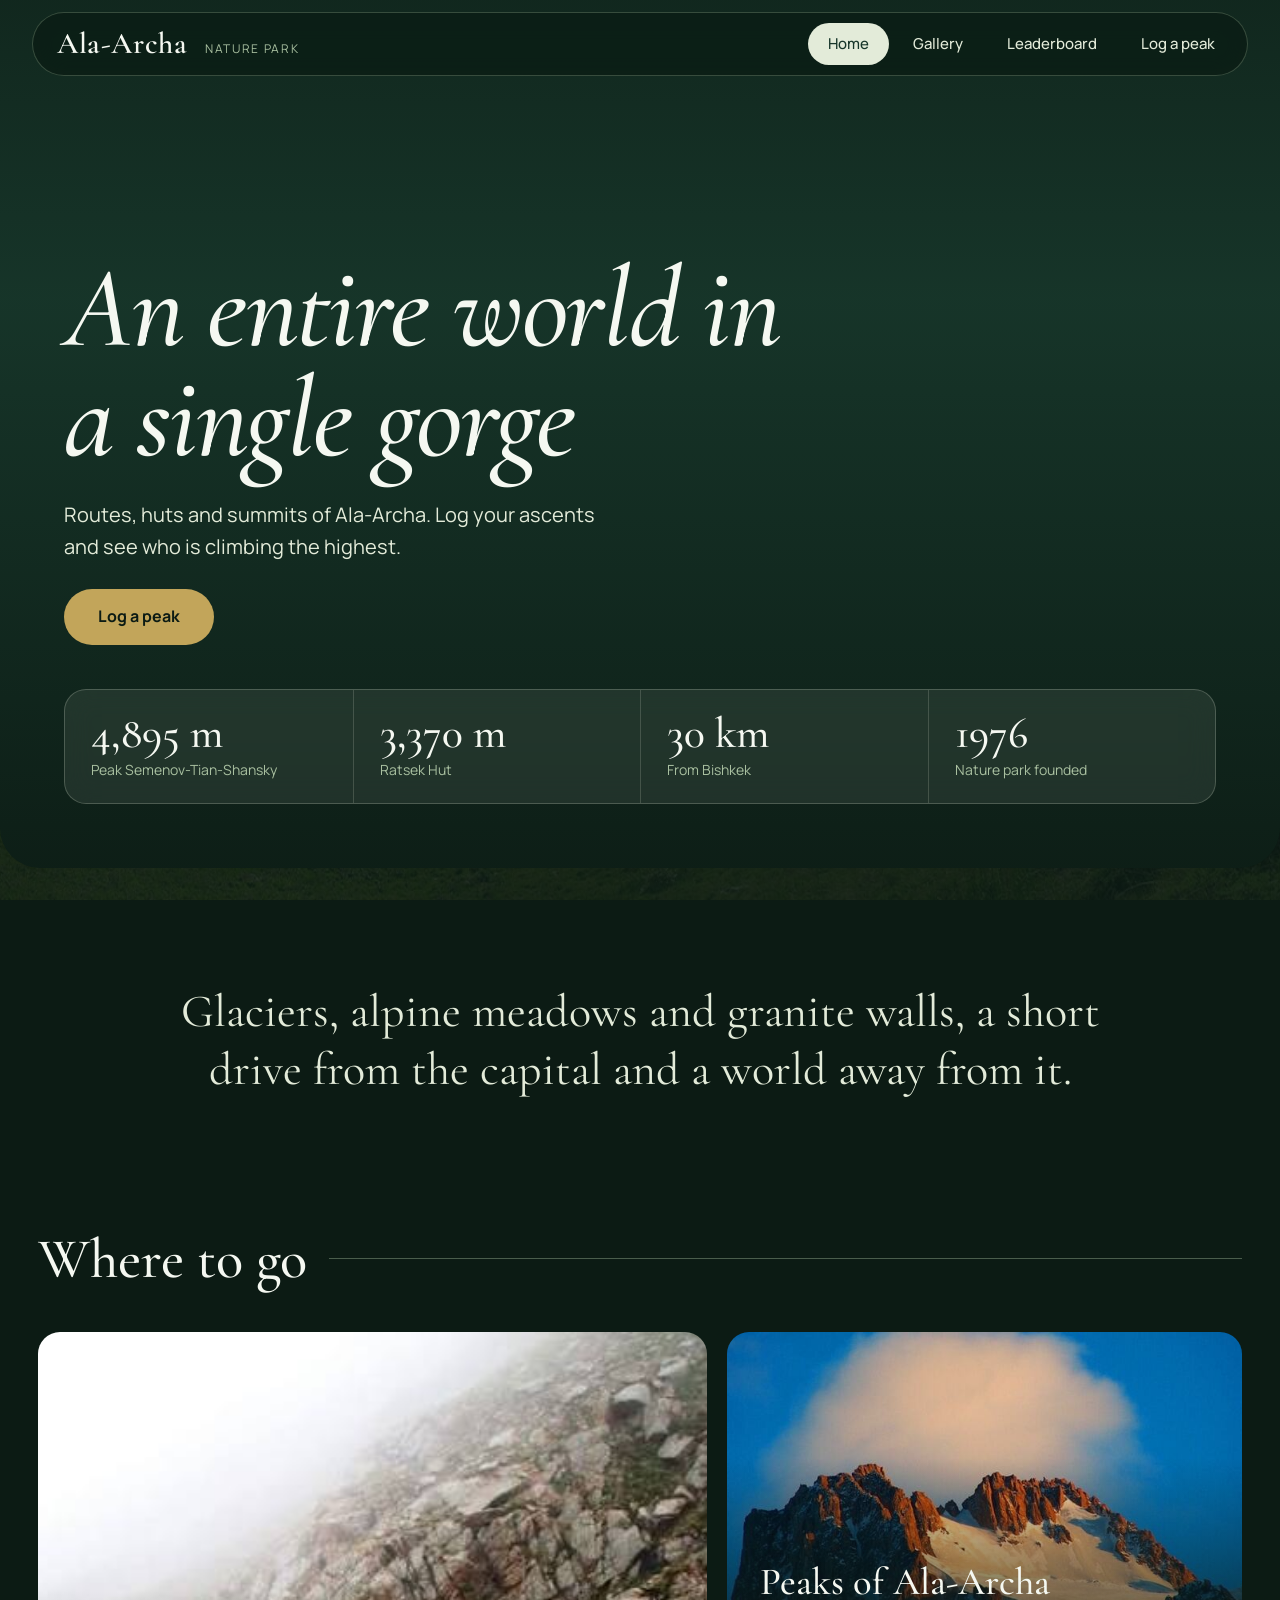
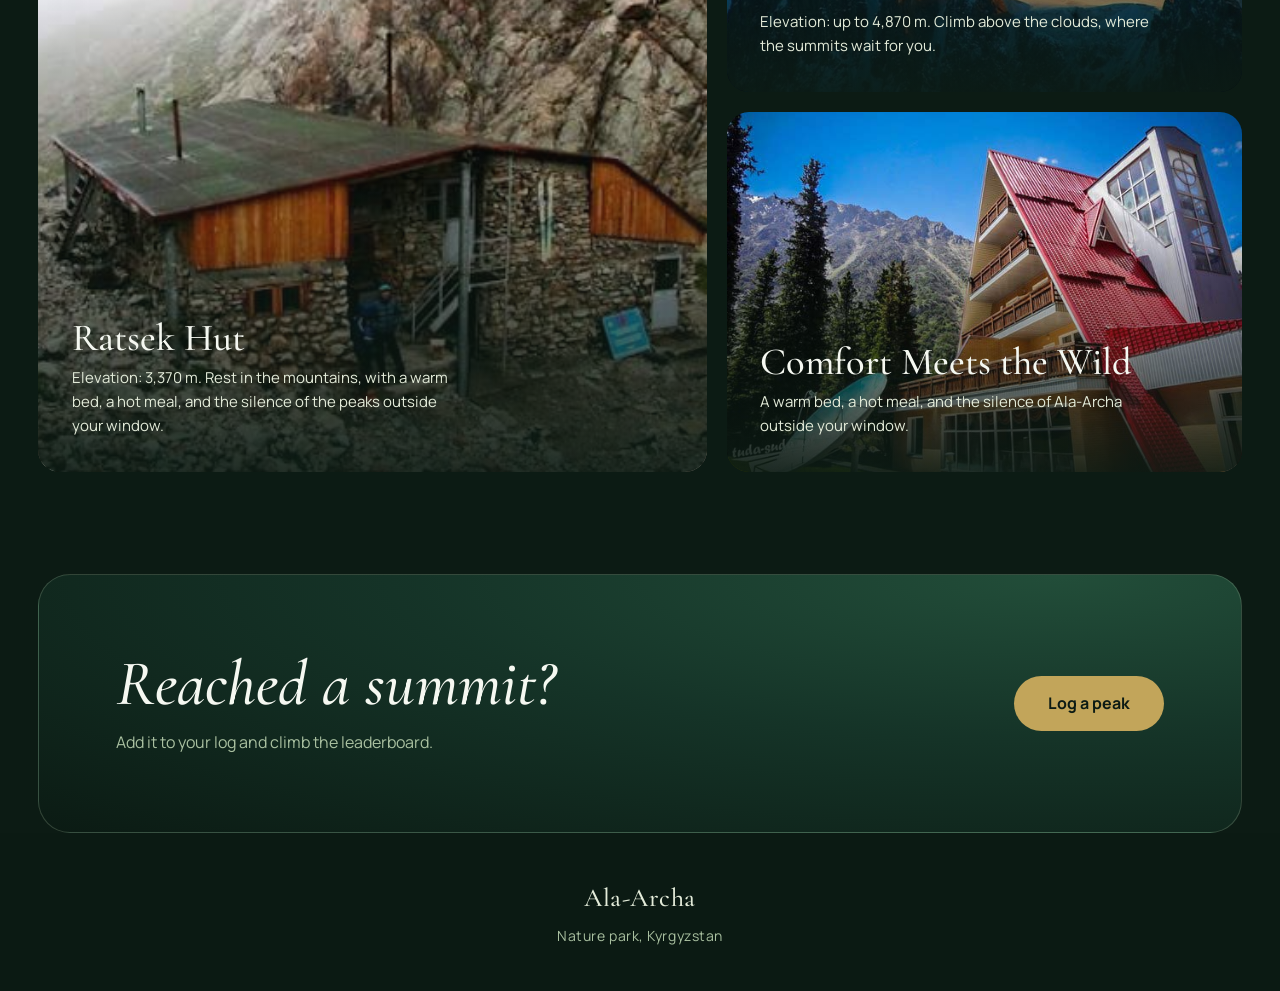
==== commit 328d8f42: "Change leaderboard link to point to top.html" ====
--- a/index.html
+++ b/index.html
@@ -23,7 +23,7 @@
       <nav class="nav" aria-label="Main">
         <a class="nav__link" href="index.html" aria-current="page">Home</a>
         <a class="nav__link" href="gallery.html">Gallery</a>
-        <a class="nav__link" href="leaderboard.html">Leaderboard</a>
+        <a class="nav__link" href="top.html">Leaderboard</a>
         <a class="nav__link" href="add-peak.html">Log a peak</a>
       </nav>
     </header>
--- a/style.css
+++ b/style.css
@@ -18,7 +18,10 @@
 html{scroll-behavior:smooth}
 
 /* ===== Основа страницы ===== */
-body{font-family:var(--sans);color:var(--text);background:var(--mist);min-height:100svh;line-height:1.6;-webkit-font-smoothing:antialiased}
+body{position:relative;font-family:var(--sans);color:var(--mist);background:var(--spruce);min-height:100svh;line-height:1.6;-webkit-font-smoothing:antialiased}
+/* ===== Фон всего сайта: фото ущелья, закреплено при прокрутке, поверх тёмно-зелёное затемнение ===== */
+body::before{content:"";position:fixed;inset:0;z-index:-1;background:linear-gradient(180deg,rgba(12,27,20,.72),rgba(12,27,20,.88)),url("images/ala-archa-gorge.jpg") center/cover no-repeat var(--spruce)}
+
 img{display:block;max-width:100%}
 a{color:inherit}
 :focus-visible{outline:2px solid var(--brass);outline-offset:3px}
@@ -68,11 +71,11 @@
 .facts span{font-size:14px;color:var(--sage)}
 
 /* ===== Вступительный абзац под hero ===== */
-.intro{max-width:980px;margin:clamp(56px,9vw,130px) auto;text-align:center;font-family:var(--serif);font-size:clamp(26px,3.6vw,48px);line-height:1.25;color:var(--forest)}
+.intro{max-width:980px;margin:clamp(56px,9vw,130px) auto;text-align:center;font-family:var(--serif);font-size:clamp(26px,3.6vw,48px);line-height:1.25;color:var(--lichen)}
 
 /* ===== Заголовок раздела с тонкой линией ===== */
-.title{display:flex;align-items:center;gap:22px;margin:0 0 28px;font-family:var(--serif);font-size:clamp(34px,4.4vw,60px);font-weight:500;color:var(--forest)}
-.title::after{content:"";flex:1;height:1px;background:var(--sage)}
+.title{display:flex;align-items:center;gap:22px;margin:0 0 28px;font-family:var(--serif);font-size:clamp(34px,4.4vw,60px);font-weight:500;color:var(--mist)}
+.title::after{content:"";flex:1;height:1px;background:rgba(169,192,160,.4)}
 
 /* ===== Сетка карточек: первая — большая, слева на две строки ===== */
 .cards{display:grid;grid-template-columns:1.3fr 1fr;grid-template-rows:auto auto;gap:20px}
@@ -95,29 +98,29 @@
 .card__text{max-width:44ch;font-size:15px;color:var(--lichen)}
 
 /* ===== Тёмная полоса призыва к действию ===== */
-.cta{margin:clamp(56px,8vw,110px) 0 0;padding:clamp(36px,6vw,88px);border-radius:32px;background:radial-gradient(120% 140% at 85% 0%,#25523d 0%,var(--forest) 45%,var(--spruce) 100%);color:var(--mist);display:flex;justify-content:space-between;align-items:center;flex-wrap:wrap;gap:28px}
+.cta{margin:clamp(56px,8vw,110px) 0 0;padding:clamp(36px,6vw,88px);border-radius:32px;border:1px solid rgba(169,192,160,.25);background:radial-gradient(120% 140% at 85% 0%,rgba(37,82,61,.92) 0%,rgba(23,54,42,.92) 45%,rgba(12,27,20,.92) 100%);color:var(--mist);display:flex;justify-content:space-between;align-items:center;flex-wrap:wrap;gap:28px}
 .cta h2{max-width:16ch;font-family:var(--serif);font-size:clamp(36px,5vw,68px);font-weight:500;font-style:italic;line-height:1}
 .cta p{max-width:38ch;margin-top:14px;color:var(--sage)}
 
 /* ===== Галерея: мозаика в 3 колонки ===== */
 .filters{display:flex;flex-wrap:wrap;gap:8px;margin-bottom:22px}
-.filters button{padding:9px 22px;border:1px solid var(--sage);border-radius:999px;background:transparent;color:var(--forest);font:inherit;font-size:15px;cursor:pointer;transition:background .2s}
-.filters button:hover{background:var(--lichen)}
-.filters button[aria-pressed="true"]{background:var(--forest);border-color:var(--forest);color:var(--mist)}
+.filters button{padding:9px 22px;border:1px solid rgba(169,192,160,.5);border-radius:999px;background:rgba(12,27,20,.35);color:var(--lichen);font:inherit;font-size:15px;cursor:pointer;transition:background .2s}
+.filters button:hover{background:rgba(227,235,217,.18)}
+.filters button[aria-pressed="true"]{background:var(--lichen);border-color:var(--lichen);color:var(--forest)}
 .gallery{columns:3 280px;column-gap:14px}
 .gallery button{display:block;width:100%;margin:0 0 14px;padding:0;border:0;border-radius:18px;overflow:hidden;cursor:zoom-in;background:var(--lichen)}
 .gallery img{width:100%;height:auto;transition:transform .8s}
 .gallery button:hover img{transform:scale(1.04)}
 
 /* ===== Окно просмотра фото ===== */
-dialog{margin:auto;max-width:min(94vw,1200px);border:0;border-radius:24px;background:var(--mist);padding:14px}
+dialog{color:var(--text);margin:auto;max-width:min(94vw,1200px);border:0;border-radius:24px;background:var(--mist);padding:14px}
 dialog::backdrop{background:rgba(12,27,20,.86);backdrop-filter:blur(4px)}
 dialog img{max-height:78svh;margin:0 auto;border-radius:14px}
 dialog p{margin:12px 6px 4px;font-family:var(--serif);font-size:22px}
 
 /* ===== Таблица лидеров ===== */
 .board{list-style:none;display:grid;gap:10px}
-.board li{display:grid;grid-template-columns:56px 1fr auto;align-items:center;gap:14px;padding:16px 24px;background:#fff;border:1px solid var(--lichen);border-radius:18px;font-size:18px}
+.board li{color:var(--text);display:grid;grid-template-columns:56px 1fr auto;align-items:center;gap:14px;padding:16px 24px;background:#fff;border:1px solid var(--lichen);border-radius:18px;font-size:18px}
 .board .rank{font-family:var(--serif);font-size:34px;font-weight:600;color:var(--moss)}
 .board li:nth-child(-n+3){background:var(--forest);border-color:var(--forest);color:var(--mist)}
 .board li:nth-child(-n+3) .rank{color:var(--brass)}
@@ -125,16 +128,18 @@
 .board .pts{font-family:var(--serif);font-size:32px;font-weight:600;text-align:right}
 
 /* ===== Форма добавления вершины ===== */
-.form{display:grid;gap:16px;max-width:660px;padding:clamp(22px,4vw,40px);background:#fff;border:1px solid var(--lichen);border-radius:var(--r);box-shadow:0 30px 60px -30px rgba(12,27,20,.25)}
+.form{color:var(--text);display:grid;gap:16px;max-width:660px;padding:clamp(22px,4vw,40px);background:#fff;border:1px solid var(--lichen);border-radius:var(--r);box-shadow:0 30px 60px -30px rgba(12,27,20,.25)}
 .form label{display:grid;gap:6px;font-size:15px;font-weight:600;color:var(--forest)}
 .form input,.form select,.form textarea{padding:13px 16px;border:1px solid var(--sage);border-radius:12px;background:var(--mist);font:inherit;font-size:16px;font-weight:400}
 .form input:focus,.form select:focus,.form textarea:focus{outline:2px solid var(--moss);border-color:transparent}
-.msg{min-height:1.4em;font-size:16px;color:var(--moss)}
-.msg.err{color:#a3200f}
-.empty{padding:28px;background:var(--lichen);border-radius:var(--r);font-size:18px}
+.msg{min-height:1.4em;font-size:16px;color:var(--lichen)}
+.form .msg{color:var(--moss)}
+.msg.err{color:#ffb4a2}
+.form .msg.err{color:#a3200f}
+.empty{color:var(--text);padding:28px;background:var(--lichen);border-radius:var(--r);font-size:18px}
 
 /* ===== Подвал ===== */
-.footer{padding:44px 20px;text-align:center;font-size:14px;letter-spacing:.04em;background:var(--spruce);color:var(--sage)}
+.footer{padding:44px 20px;text-align:center;font-size:14px;letter-spacing:.04em;background:rgba(12,27,20,.88);color:var(--sage)}
 .footer b{display:block;margin-bottom:6px;font-family:var(--serif);font-size:26px;font-weight:500;color:var(--lichen)}
 
 /* ===== Планшеты и телефоны ===== */
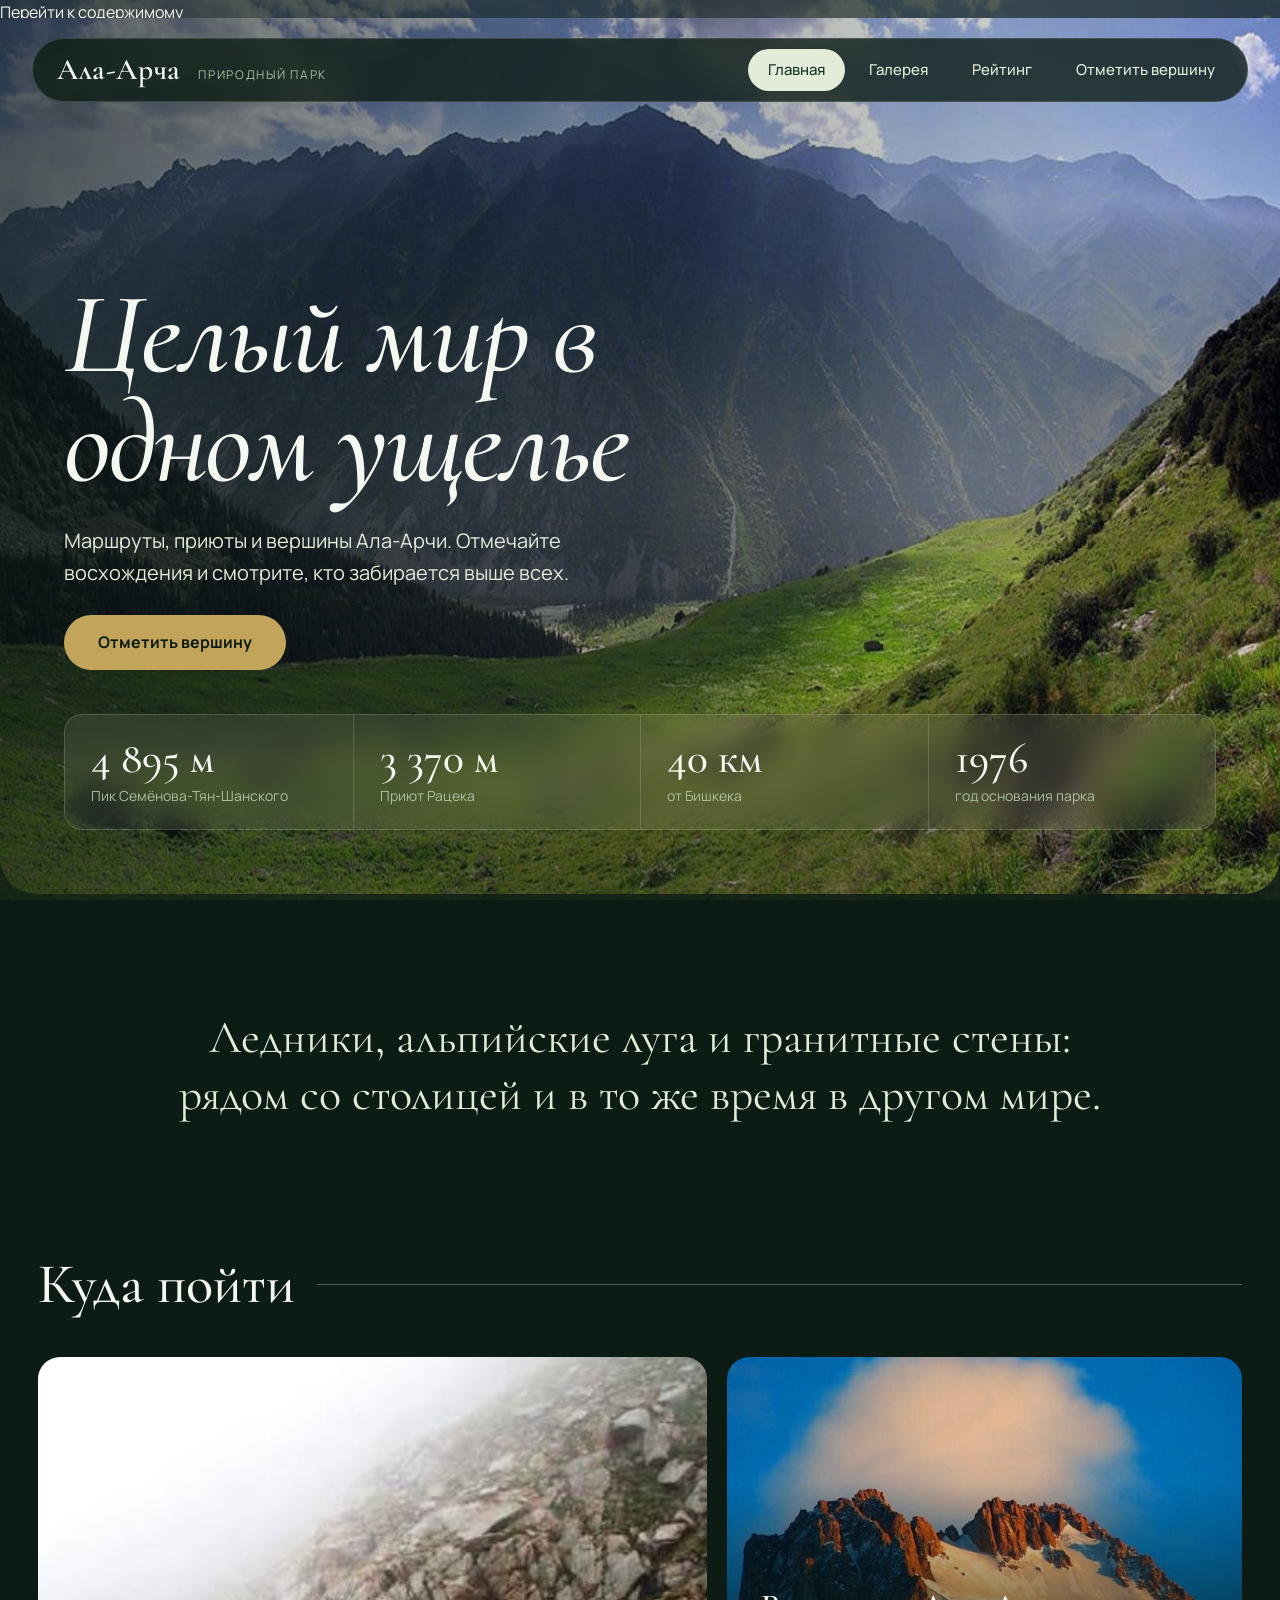
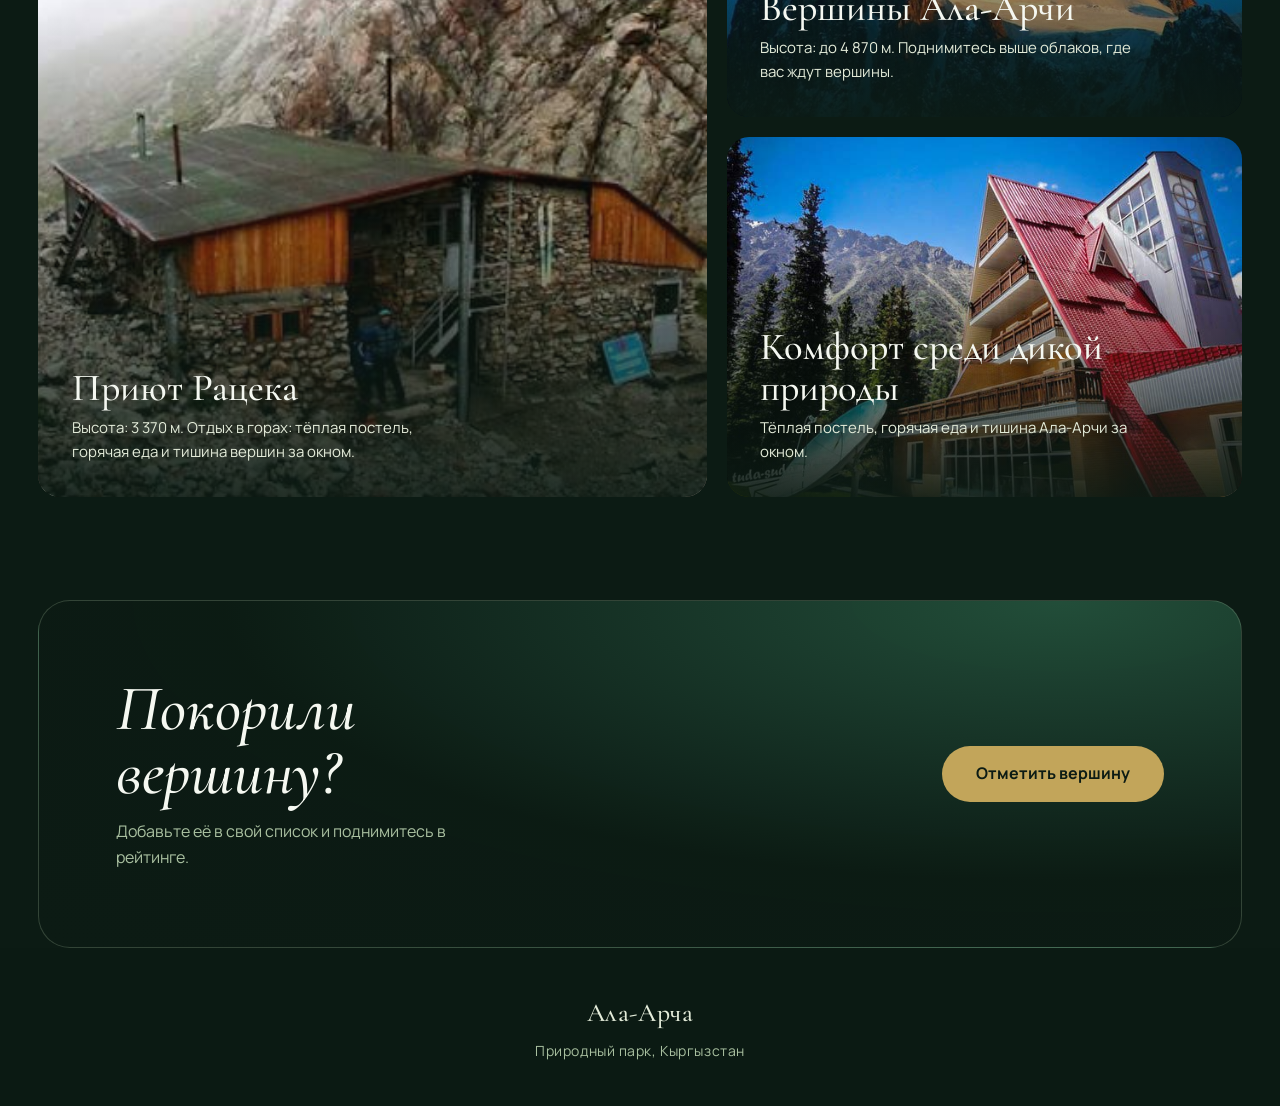
==== commit 05c85472: "Translate index.html content to Russian" ====
--- a/index.html
+++ b/index.html
@@ -1,97 +1,95 @@
+
 <!DOCTYPE html>
-<html lang="en">
+<html lang="ru">
 <head>
   <!-- Кодировка и масштаб для телефонов -->
   <meta charset="UTF-8">
   <meta name="viewport" content="width=device-width, initial-scale=1.0">
-  <title>Home | Ala-Archa nature park</title>
+  <meta name="description" content="Ала-Арча: природный парк в Кыргызстане. Маршруты, приюты и вершины, отметки восхождений и рейтинг альпинистов.">
+  <meta name="theme-color" content="#0C1B14">
+  <title>Главная | Природный парк Ала-Арча</title>
 
-  <!-- Шрифты Google (если не загрузятся, сработают запасные) -->
+  <!-- Значок вкладки (встроен в код, поэтому нет лишнего запроса favicon.ico) -->
+  <link rel="icon" href="data:image/svg+xml,%3Csvg xmlns='http://www.w3.org/2000/svg' viewBox='0 0 100 100'%3E%3Ctext y='.9em' font-size='90'%3E%E2%9B%B0%EF%B8%8F%3C/text%3E%3C/svg%3E">
+
+  <!-- Шрифты Google: Cormorant Garamond для заголовков, Manrope для текста (есть кириллица) -->
   <link rel="preconnect" href="https://fonts.googleapis.com">
   <link rel="preconnect" href="https://fonts.gstatic.com" crossorigin>
   <link href="https://fonts.googleapis.com/css2?family=Cormorant+Garamond:ital,wght@0,500;0,600;1,500&family=Manrope:wght@400;500;700&display=swap" rel="stylesheet">
 
-  <!-- Файл стилей -->
+  <!-- Общие стили сайта -->
   <link rel="stylesheet" href="style.css">
 </head>
 <body data-page="home">
+  <!-- Ссылка для клавиатуры: сразу к содержимому -->
+  <a class="skip" href="#main">Перейти к содержимому</a>
+
   <div class="page">
+    <!-- Шапка и меню: заполняются скриптом app.js (одинаковые на всех страницах) -->
+    <header class="header" id="site-header"></header>
 
-    <!-- Верхняя панель: логотип и меню -->
-    <header class="header" id="site-header">
-      <a class="logo" href="index.html">Ala-Archa <small>NATURE PARK</small></a>
-      <nav class="nav" aria-label="Main">
-        <a class="nav__link" href="index.html" aria-current="page">Home</a>
-        <a class="nav__link" href="gallery.html">Gallery</a>
-        <a class="nav__link" href="top.html">Leaderboard</a>
-        <a class="nav__link" href="add-peak.html">Log a peak</a>
-      </nav>
-    </header>
-
-    <!-- Hero: фото задаётся в style.css, правило .hero -->
+    <!-- Главный экран: фон-фото задаётся в style.css (правило .hero) -->
     <section class="hero">
-      <h1>An entire world in a single gorge</h1>
-      <p>Routes, huts and summits of Ala-Archa. Log your ascents and see who is climbing the highest.</p>
-      <a class="btn" href="add-peak.html">Log a peak</a>
+      <h1>Целый мир в одном ущелье</h1>
+      <p>Маршруты, приюты и вершины Ала-Арчи. Отмечайте восхождения и смотрите, кто забирается выше всех.</p>
+      <a class="btn" href="add-peak.html">Отметить вершину</a>
 
       <!-- Полоса с ключевыми цифрами -->
       <div class="facts">
-        <div><b>4,895 m</b><span>Peak Semenov-Tian-Shansky</span></div>
-        <div><b>3,370 m</b><span>Ratsek Hut</span></div>
-        <div><b>30 km</b><span>From Bishkek</span></div>
-        <div><b>1976</b><span>Nature park founded</span></div>
+        <div><b>4 895 м</b><span>Пик Семёнова-Тян-Шанского</span></div>
+        <div><b>3 370 м</b><span>Приют Рацека</span></div>
+        <div><b>40 км</b><span>от Бишкека</span></div>
+        <div><b>1976</b><span>год основания парка</span></div>
       </div>
     </section>
 
     <!-- Основное содержимое -->
-    <main class="wrap">
+    <main class="wrap" id="main">
+      <!-- Вступительная фраза -->
+      <p class="intro">Ледники, альпийские луга и гранитные стены: рядом со столицей и в то же время в другом мире.</p>
 
-      <!-- Вступительная фраза -->
-      <p class="intro">Glaciers, alpine meadows and granite walls, a short drive from the capital and a world away from it.</p>
-
-      <!-- Заголовок раздела -->
-      <h2 class="title" id="routes">Where to go</h2>
+      <!-- Раздел «Куда пойти» -->
+      <h2 class="title" id="routes">Куда пойти</h2>
 
       <!-- Три карточки: первая большая, две поменьше -->
       <div class="cards">
-
         <!-- Карточка 1: приют Рацека -->
         <article class="card">
-          <img class="card__img" src="images/ratsek-hut.jpg" alt="Ratsek Hut">
-          <div><h3 class="card__title">Ratsek Hut</h3>
-          <p class="card__text">Elevation: 3,370 m. Rest in the mountains, with a warm bed, a hot meal, and the silence of the peaks outside your window.</p></div>
+          <img class="card__img" src="images/ratsek-hut.jpg" alt="Приют Рацека" loading="lazy" decoding="async">
+          <div><h3 class="card__title">Приют Рацека</h3>
+          <p class="card__text">Высота: 3 370 м. Отдых в горах: тёплая постель, горячая еда и тишина вершин за окном.</p></div>
         </article>
 
-        <!-- Карточка 2: вершины (фото korona-peak.jpg) -->
+        <!-- Карточка 2: вершины Ала-Арчи -->
         <article class="card">
-          <img class="card__img" src="images/korona-peak.jpg" alt="Peaks of Ala-Archa">
-          <div><h3 class="card__title">Peaks of Ala-Archa</h3>
-          <p class="card__text">Elevation: up to 4,870 m. Climb above the clouds, where the summits wait for you.</p></div>
+          <img class="card__img" src="images/korona-peak.jpg" alt="Вершины Ала-Арчи" loading="lazy" decoding="async">
+          <div><h3 class="card__title">Вершины Ала-Арчи</h3>
+          <p class="card__text">Высота: до 4 870 м. Поднимитесь выше облаков, где вас ждут вершины.</p></div>
         </article>
 
         <!-- Карточка 3: комфорт среди природы -->
         <article class="card">
-          <img class="card__img" src="images/ala-archa-6.jpg" alt="Comfort Meets the Wild">
-          <div><h3 class="card__title">Comfort Meets the Wild</h3>
-          <p class="card__text">A warm bed, a hot meal, and the silence of Ala-Archa outside your window.</p></div>
+          <img class="card__img" src="images/ala-archa-6.jpg" alt="Комфорт среди дикой природы" loading="lazy" decoding="async">
+          <div><h3 class="card__title">Комфорт среди дикой природы</h3>
+          <p class="card__text">Тёплая постель, горячая еда и тишина Ала-Арчи за окном.</p></div>
         </article>
       </div>
 
-      <!-- Тёмный блок с призывом -->
+      <!-- Блок с призывом добавить вершину -->
       <section class="cta">
         <div>
-          <h2>Reached a summit?</h2>
-          <p>Add it to your log and climb the leaderboard.</p>
+          <h2>Покорили вершину?</h2>
+          <p>Добавьте её в свой список и поднимитесь в рейтинге.</p>
         </div>
-        <a class="btn" href="add-peak.html">Log a peak</a>
+        <a class="btn" href="add-peak.html">Отметить вершину</a>
       </section>
     </main>
 
-    <!-- Подвал (app.js может заполнить его сам) -->
-    <footer class="footer" id="site-footer"><b>Ala-Archa</b>Nature park, Kyrgyzstan</footer>
+    <!-- Подвал: заполняется скриптом app.js -->
+    <footer class="footer" id="site-footer"></footer>
   </div>
 
-  <!-- Скрипт сайта -->
+  <!-- Общий скрипт: шапка, подвал, работа с базой и логика страницы -->
   <script src="app.js"></script>
 </body>
 </html>
--- a/style.css
+++ b/style.css
@@ -1,124 +1,94 @@
-/* ===== Палитра и шрифты: меняй цвета только здесь ===== */
 :root{
-  --spruce:#0C1B14;      /* самый тёмный зелёный (фон шапки, подвал) */
-  --forest:#17362A;      /* глубокий лесной */
-  --moss:#4F7352;        /* мох, основной акцент */
-  --sage:#A9C0A0;        /* шалфей, линии и рамки */
-  --lichen:#E3EBD9;      /* светлый лишайник, фон секций */
-  --mist:#F5F8F1;        /* почти белый, фон страницы */
-  --brass:#C2A55A;       /* тонкий латунный акцент для «дорогого» вида */
+  --spruce:#0C1B14;
+  --forest:#17362A;
+  --moss:#4F7352;
+  --sage:#A9C0A0;
+  --lichen:#E3EBD9;
+  --mist:#F5F8F1;
+  --brass:#C2A55A;
   --text:#16241C;
   --serif:"Cormorant Garamond","Playfair Display",Georgia,serif;
   --sans:"Manrope","Helvetica Neue",Arial,sans-serif;
   --r:22px;
 }
 
-/* ===== Сброс отступов ===== */
 *{box-sizing:border-box;margin:0;padding:0}
 html{scroll-behavior:smooth}
-
-/* ===== Основа страницы ===== */
 body{position:relative;font-family:var(--sans);color:var(--mist);background:var(--spruce);min-height:100svh;line-height:1.6;-webkit-font-smoothing:antialiased}
-/* ===== Фон всего сайта: фото ущелья, закреплено при прокрутке, поверх тёмно-зелёное затемнение ===== */
 body::before{content:"";position:fixed;inset:0;z-index:-1;background:linear-gradient(180deg,rgba(12,27,20,.72),rgba(12,27,20,.88)),url("images/ala-archa-gorge.jpg") center/cover no-repeat var(--spruce)}
-
 img{display:block;max-width:100%}
 a{color:inherit}
 :focus-visible{outline:2px solid var(--brass);outline-offset:3px}
 
-/* ===== Каркас: шапка, контент, подвал ===== */
 .page{min-height:100svh;display:flex;flex-direction:column}
 .wrap{width:100%;max-width:1480px;margin:0 auto;padding:0 clamp(14px,3vw,48px)}
 main{flex:1;padding-bottom:clamp(48px,8vw,110px)}
 
-/* ===== Шапка: тёмное «стекло», висит поверх страницы ===== */
-.header{position:sticky;top:12px;z-index:20;display:flex;justify-content:space-between;align-items:center;flex-wrap:wrap;gap:12px;margin:12px clamp(10px,2.5vw,36px) 0;padding:10px 12px 10px 24px;background:rgba(12,27,20,.72);-webkit-backdrop-filter:blur(16px) saturate(1.3);backdrop-filter:blur(16px) saturate(1.3);border:1px solid rgba(169,192,160,.28);border-radius:999px;color:var(--mist)}
-
-/* ===== Логотип ===== */
+.header{position:sticky;top:12px;z-index:20;display:flex;justify-content:space-between;align-items:center;flex-wrap:wrap;gap:12px;margin:12px clamp(10px,2.5vw,36px) 0;padding:10px 12px 10px 24px;background:rgba(12,27,20,.78);border:1px solid rgba(227,235,217,.16);border-radius:999px;-webkit-backdrop-filter:blur(16px);backdrop-filter:blur(16px)}
 .logo{font-family:var(--serif);font-size:30px;font-weight:600;letter-spacing:.02em;text-decoration:none;line-height:1}
 .logo small{margin-left:10px;font-family:var(--sans);font-size:12px;font-weight:400;letter-spacing:.14em;color:var(--sage)}
-
-/* ===== Меню ===== */
 .nav{display:flex;flex-wrap:wrap;gap:4px}
 .nav__link{padding:9px 20px;border-radius:999px;font-size:15px;font-weight:500;text-decoration:none;color:var(--lichen);transition:background .25s,color .25s}
 .nav__link:hover{background:rgba(227,235,217,.14)}
 .nav__link[aria-current="page"]{background:var(--lichen);color:var(--forest)}
 
-/* ===== Главный экран: фото на всю ширину, тёмный градиент для читаемости ===== */
-.hero{position:relative;min-height:calc(100svh - 24px);margin-top:-84px;display:flex;flex-direction:column;justify-content:flex-end;align-items:flex-start;gap:26px;padding:clamp(24px,5vw,72px);padding-top:140px;border-radius:0 0 40px 40px;color:var(--mist);overflow:hidden;background:linear-gradient(180deg,rgba(12,27,20,.55) 0%,rgba(12,27,20,.05) 35%,rgba(12,27,20,.88) 100%),url("images/DJI_20260820125255_0337_D.jpg") center/cover no-repeat var(--forest)}
-
-/* ===== Заголовок hero: крупный курсивный серif ===== */
+.hero{position:relative;min-height:calc(100svh - 24px);margin-top:-84px;display:flex;flex-direction:column;justify-content:flex-end;align-items:flex-start;gap:26px;padding:clamp(24px,5vw,72px);background:linear-gradient(90deg,rgba(12,27,20,.64),rgba(12,27,20,.08)),url("images/ala-archa-gorge.jpg") center/cover no-repeat;border-radius:0 0 36px 36px}
 .hero h1{max-width:15ch;font-family:var(--serif);font-size:clamp(46px,9vw,136px);font-weight:500;font-style:italic;line-height:.95;letter-spacing:-.02em}
-
-/* ===== Подзаголовок hero ===== */
 .hero p{max-width:46ch;font-size:clamp(16px,1.6vw,20px);color:var(--lichen)}
-
-/* ===== Единственная анимация на странице: плавное появление hero ===== */
 .hero>*{animation:rise 1s cubic-bezier(.2,.7,.2,1) both}
 .hero>:nth-child(2){animation-delay:.15s}
 .hero>:nth-child(3){animation-delay:.3s}
 @keyframes rise{from{opacity:0;transform:translateY(24px)}}
 
-/* ===== Основная кнопка (латунь) ===== */
-.btn{display:inline-block;padding:15px 34px;border-radius:999px;background:var(--brass);color:var(--spruce);font:inherit;font-size:16px;font-weight:700;text-decoration:none;border:0;cursor:pointer;transition:background .25s,transform .25s}
+.btn{display:inline-block;padding:15px 34px;border-radius:999px;background:var(--brass);color:var(--spruce);font:inherit;font-size:16px;font-weight:700;text-decoration:none;border:0;cursor:pointer;transition:.25s}
 .btn:hover{background:#d6bb73;transform:translateY(-2px)}
 
-/* ===== Полоса с цифрами внизу hero (стекло) ===== */
-.facts{display:grid;grid-template-columns:repeat(4,1fr);width:100%;margin-top:18px;background:rgba(245,248,241,.08);-webkit-backdrop-filter:blur(14px);backdrop-filter:blur(14px);border:1px solid rgba(227,235,217,.22);border-radius:var(--r)}
+.facts{display:grid;grid-template-columns:repeat(4,1fr);width:100%;margin-top:18px;background:rgba(245,248,241,.08);-webkit-backdrop-filter:blur(14px);backdrop-filter:blur(14px);border:1px solid rgba(227,235,217,.18);border-radius:18px}
 .facts div{padding:20px 26px;border-left:1px solid rgba(227,235,217,.18)}
 .facts div:first-child{border-left:0}
 .facts b{display:block;font-family:var(--serif);font-size:clamp(28px,3.4vw,46px);font-weight:500;line-height:1.1}
 .facts span{font-size:14px;color:var(--sage)}
 
-/* ===== Вступительный абзац под hero ===== */
 .intro{max-width:980px;margin:clamp(56px,9vw,130px) auto;text-align:center;font-family:var(--serif);font-size:clamp(26px,3.6vw,48px);line-height:1.25;color:var(--lichen)}
-
-/* ===== Заголовок раздела с тонкой линией ===== */
 .title{display:flex;align-items:center;gap:22px;margin:0 0 28px;font-family:var(--serif);font-size:clamp(34px,4.4vw,60px);font-weight:500;color:var(--mist)}
 .title::after{content:"";flex:1;height:1px;background:rgba(169,192,160,.4)}
 
-/* ===== Сетка карточек: первая — большая, слева на две строки ===== */
 .cards{display:grid;grid-template-columns:1.3fr 1fr;grid-template-rows:auto auto;gap:20px}
 .card:first-child{grid-row:span 2}
-
-/* ===== Карточка: фото на весь фон, текст поверх ===== */
 .card{position:relative;display:flex;flex-direction:column;justify-content:flex-end;min-height:360px;border-radius:var(--r);overflow:hidden;color:var(--mist);isolation:isolate}
 .card:first-child{min-height:740px}
-
-/* ===== Фото карточки: плавно приближается при наведении ===== */
 .card__img{position:absolute;inset:0;z-index:-2;width:100%;height:100%;object-fit:cover;transition:transform 1.2s cubic-bezier(.2,.7,.2,1)}
 .card:hover .card__img{transform:scale(1.05)}
-
-/* ===== Затемнение под текстом карточки ===== */
 .card::before{content:"";position:absolute;inset:0;z-index:-1;background:linear-gradient(180deg,transparent 35%,rgba(12,27,20,.9))}
-
-/* ===== Текстовый блок карточки ===== */
 .card>div{padding:clamp(20px,2.6vw,36px)}
 .card__title{font-family:var(--serif);font-size:clamp(28px,3vw,42px);font-weight:500;line-height:1.05;margin-bottom:8px}
 .card__text{max-width:44ch;font-size:15px;color:var(--lichen)}
 
-/* ===== Тёмная полоса призыва к действию ===== */
-.cta{margin:clamp(56px,8vw,110px) 0 0;padding:clamp(36px,6vw,88px);border-radius:32px;border:1px solid rgba(169,192,160,.25);background:radial-gradient(120% 140% at 85% 0%,rgba(37,82,61,.92) 0%,rgba(23,54,42,.92) 45%,rgba(12,27,20,.92) 100%);color:var(--mist);display:flex;justify-content:space-between;align-items:center;flex-wrap:wrap;gap:28px}
+.cta{display:flex;justify-content:space-between;align-items:center;gap:24px;margin:clamp(56px,8vw,110px) 0 0;padding:clamp(36px,6vw,88px);border-radius:32px;border:1px solid rgba(169,192,160,.25);background:radial-gradient(120% 140% at 85% 0%,rgba(37,82,61,.92) 0%,rgba(12,27,20,.96) 58%,rgba(12,27,20,1) 100%)}
 .cta h2{max-width:16ch;font-family:var(--serif);font-size:clamp(36px,5vw,68px);font-weight:500;font-style:italic;line-height:1}
 .cta p{max-width:38ch;margin-top:14px;color:var(--sage)}
 
-/* ===== Галерея: мозаика в 3 колонки ===== */
-.filters{display:flex;flex-wrap:wrap;gap:8px;margin-bottom:22px}
-.filters button{padding:9px 22px;border:1px solid rgba(169,192,160,.5);border-radius:999px;background:rgba(12,27,20,.35);color:var(--lichen);font:inherit;font-size:15px;cursor:pointer;transition:background .2s}
-.filters button:hover{background:rgba(227,235,217,.18)}
-.filters button[aria-pressed="true"]{background:var(--lichen);border-color:var(--lichen);color:var(--forest)}
-.gallery{columns:3 280px;column-gap:14px}
-.gallery button{display:block;width:100%;margin:0 0 14px;padding:0;border:0;border-radius:18px;overflow:hidden;cursor:zoom-in;background:var(--lichen)}
-.gallery img{width:100%;height:auto;transition:transform .8s}
-.gallery button:hover img{transform:scale(1.04)}
+.page-head{padding:clamp(32px,6vw,72px) 0 24px}
+.lead{max-width:70ch;color:var(--sage);font-size:18px}
+.g-section{margin-top:48px}
+.g-head{display:grid;grid-template-columns:minmax(180px,.35fr) 1fr;gap:24px;margin-bottom:18px;align-items:end}
+.g-head h2{font-family:var(--serif);font-size:42px;font-weight:500}
+.g-head p{color:var(--sage)}
+.g-grid{display:grid;grid-template-columns:repeat(3,1fr);gap:14px}
+.g-grid--alt{grid-template-columns:repeat(5,1fr)}
+.ph{display:block;width:100%;aspect-ratio:4/3;padding:0;border:0;border-radius:18px;overflow:hidden;cursor:zoom-in;background:var(--lichen)}
+.ph img{width:100%;height:100%;object-fit:cover;transition:transform .8s}
+.ph:hover img{transform:scale(1.04)}
 
-/* ===== Окно просмотра фото ===== */
 dialog{color:var(--text);margin:auto;max-width:min(94vw,1200px);border:0;border-radius:24px;background:var(--mist);padding:14px}
 dialog::backdrop{background:rgba(12,27,20,.86);backdrop-filter:blur(4px)}
 dialog img{max-height:78svh;margin:0 auto;border-radius:14px}
 dialog p{margin:12px 6px 4px;font-family:var(--serif);font-size:22px}
 
-/* ===== Таблица лидеров ===== */
+.rules{display:grid;grid-template-columns:repeat(3,1fr);gap:12px;margin-bottom:24px}
+.rules div{padding:18px 22px;border:1px solid rgba(169,192,160,.25);border-radius:18px;background:rgba(12,27,20,.72)}
+.rules b{display:block;font-family:var(--serif);font-size:30px;color:var(--brass)}
+.rules span{font-size:14px;color:var(--sage)}
 .board{list-style:none;display:grid;gap:10px}
 .board li{color:var(--text);display:grid;grid-template-columns:56px 1fr auto;align-items:center;gap:14px;padding:16px 24px;background:#fff;border:1px solid var(--lichen);border-radius:18px;font-size:18px}
 .board .rank{font-family:var(--serif);font-size:34px;font-weight:600;color:var(--moss)}
@@ -127,33 +97,35 @@
 .board small{display:block;font-size:14px;opacity:.7}
 .board .pts{font-family:var(--serif);font-size:32px;font-weight:600;text-align:right}
 
-/* ===== Форма добавления вершины ===== */
-.form{color:var(--text);display:grid;gap:16px;max-width:660px;padding:clamp(22px,4vw,40px);background:#fff;border:1px solid var(--lichen);border-radius:var(--r);box-shadow:0 30px 60px -30px rgba(12,27,20,.25)}
+.form{color:var(--text);display:grid;gap:16px;max-width:660px;padding:clamp(22px,4vw,40px);background:#fff;border:1px solid var(--lichen);border-radius:var(--r);box-shadow:0 30px 60px -30px rgba(12,27,20,.8)}
 .form label{display:grid;gap:6px;font-size:15px;font-weight:600;color:var(--forest)}
-.form input,.form select,.form textarea{padding:13px 16px;border:1px solid var(--sage);border-radius:12px;background:var(--mist);font:inherit;font-size:16px;font-weight:400}
+.form input,.form select,.form textarea{width:100%;padding:13px 16px;border:1px solid var(--sage);border-radius:12px;background:var(--mist);font:inherit;font-size:16px;font-weight:400;color:var(--text)}
 .form input:focus,.form select:focus,.form textarea:focus{outline:2px solid var(--moss);border-color:transparent}
-.msg{min-height:1.4em;font-size:16px;color:var(--lichen)}
-.form .msg{color:var(--moss)}
-.msg.err{color:#ffb4a2}
-.form .msg.err{color:#a3200f}
+.msg{min-height:1.4em;font-size:16px;color:var(--moss)}
+.msg.err{color:#a3200f}
 .empty{color:var(--text);padding:28px;background:var(--lichen);border-radius:var(--r);font-size:18px}
 
-/* ===== Подвал ===== */
 .footer{padding:44px 20px;text-align:center;font-size:14px;letter-spacing:.04em;background:rgba(12,27,20,.88);color:var(--sage)}
 .footer b{display:block;margin-bottom:6px;font-family:var(--serif);font-size:26px;font-weight:500;color:var(--lichen)}
 
-/* ===== Планшеты и телефоны ===== */
 @media(max-width:900px){
   .cards{grid-template-columns:1fr}
   .card:first-child{grid-row:auto;min-height:480px}
   .facts{grid-template-columns:repeat(2,1fr)}
   .facts div:nth-child(3){border-left:0}
   .facts div:nth-child(n+3){border-top:1px solid rgba(227,235,217,.18)}
+  .g-grid,.g-grid--alt{grid-template-columns:repeat(2,1fr)}
 }
 @media(max-width:600px){
   .header{border-radius:28px;padding:12px 16px}
+  .logo small{display:none}
+  .nav{width:100%;justify-content:space-between}
+  .nav__link{padding:8px 10px;font-size:13px}
+  .cta{align-items:flex-start;flex-direction:column}
   .board li{grid-template-columns:40px 1fr auto;padding:14px 16px;font-size:16px}
+  .board .pts{font-size:22px}
+  .rules{grid-template-columns:1fr}
+  .g-head{grid-template-columns:1fr}
+  .g-grid,.g-grid--alt{grid-template-columns:1fr}
 }
-
-/* ===== Отключаем анимации по настройке системы ===== */
 @media(prefers-reduced-motion:reduce){html{scroll-behavior:auto}*{transition:none!important;animation:none!important}}
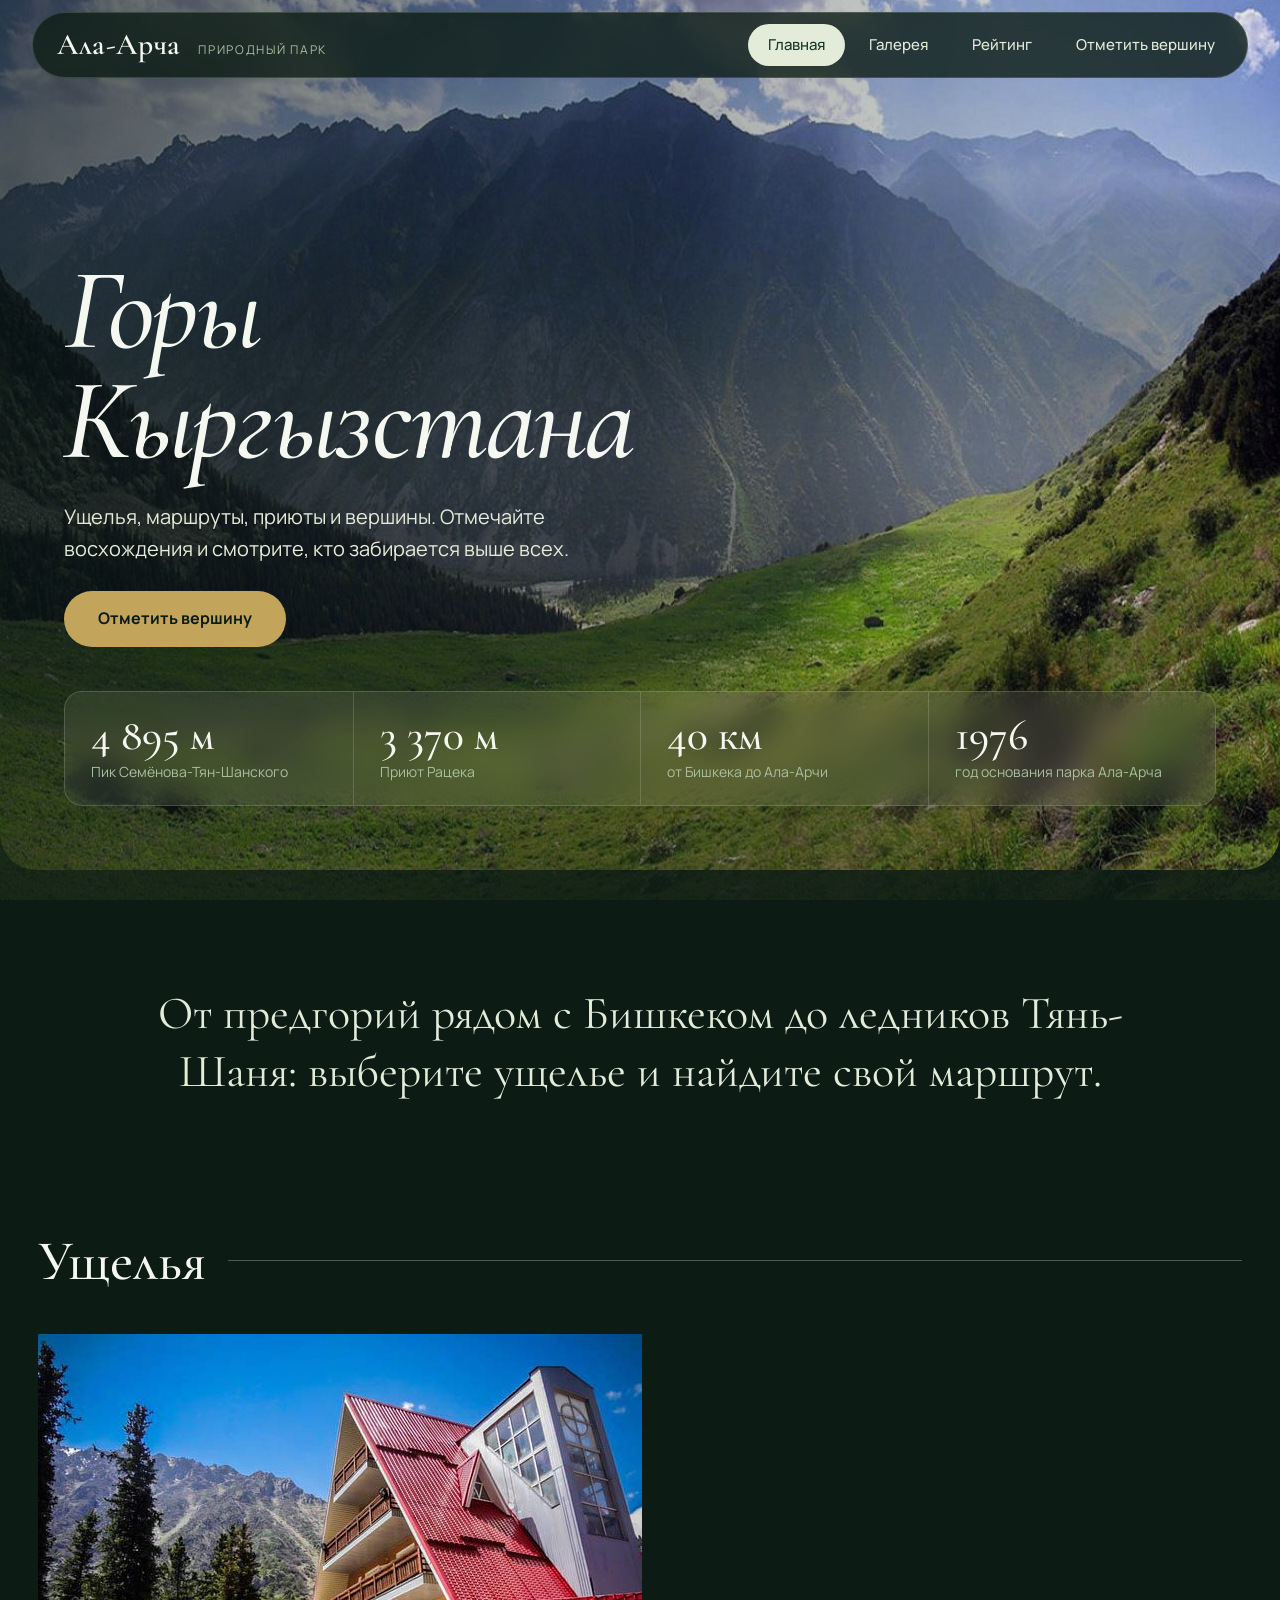
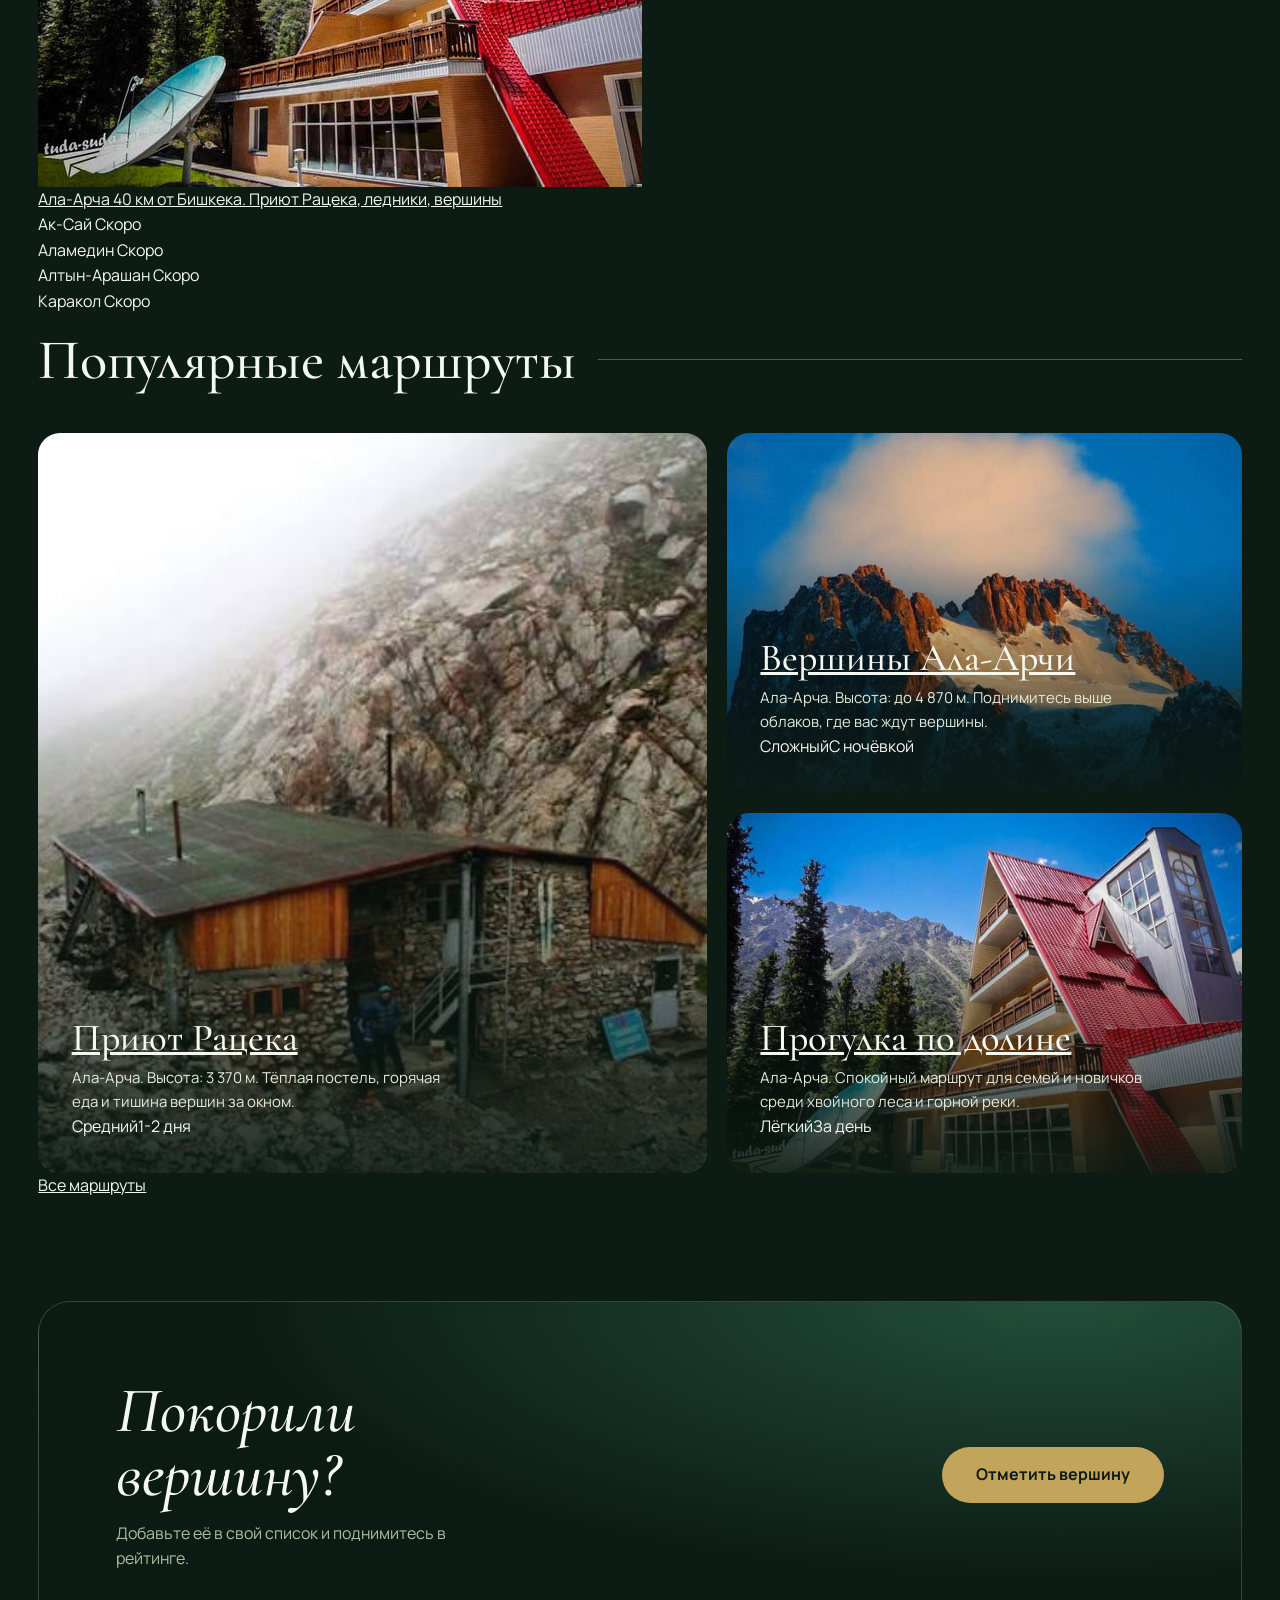
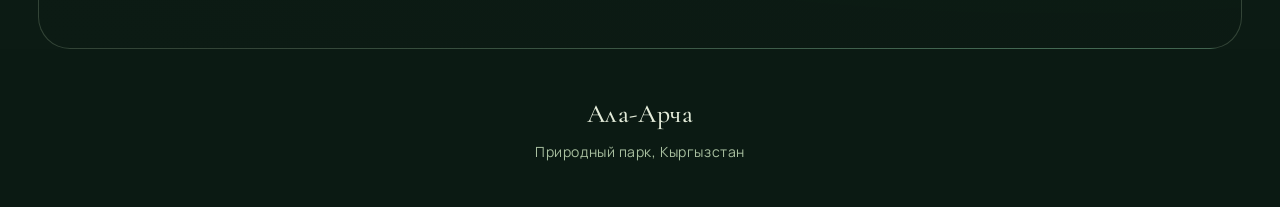
==== commit 8424acd1: "Update page title and meta description for SEO" ====
--- a/index.html
+++ b/index.html
@@ -1,81 +1,104 @@
-
 <!DOCTYPE html>
 <html lang="ru">
 <head>
-  <!-- Кодировка и масштаб для телефонов -->
   <meta charset="UTF-8">
   <meta name="viewport" content="width=device-width, initial-scale=1.0">
-  <meta name="description" content="Ала-Арча: природный парк в Кыргызстане. Маршруты, приюты и вершины, отметки восхождений и рейтинг альпинистов.">
+  <meta name="description" content="Горы Кыргызстана: ущелья, популярные маршруты, приюты и вершины. Отметки восхождений и рейтинг альпинистов.">
   <meta name="theme-color" content="#0C1B14">
-  <title>Главная | Природный парк Ала-Арча</title>
+  <title>Главная | Горы Кыргызстана</title>
 
-  <!-- Значок вкладки (встроен в код, поэтому нет лишнего запроса favicon.ico) -->
   <link rel="icon" href="data:image/svg+xml,%3Csvg xmlns='http://www.w3.org/2000/svg' viewBox='0 0 100 100'%3E%3Ctext y='.9em' font-size='90'%3E%E2%9B%B0%EF%B8%8F%3C/text%3E%3C/svg%3E">
 
-  <!-- Шрифты Google: Cormorant Garamond для заголовков, Manrope для текста (есть кириллица) -->
   <link rel="preconnect" href="https://fonts.googleapis.com">
   <link rel="preconnect" href="https://fonts.gstatic.com" crossorigin>
   <link href="https://fonts.googleapis.com/css2?family=Cormorant+Garamond:ital,wght@0,500;0,600;1,500&family=Manrope:wght@400;500;700&display=swap" rel="stylesheet">
 
-  <!-- Общие стили сайта -->
   <link rel="stylesheet" href="style.css">
 </head>
 <body data-page="home">
-  <!-- Ссылка для клавиатуры: сразу к содержимому -->
   <a class="skip" href="#main">Перейти к содержимому</a>
 
   <div class="page">
-    <!-- Шапка и меню: заполняются скриптом app.js (одинаковые на всех страницах) -->
+    <!-- Шапка заполняется скриптом app.js -->
     <header class="header" id="site-header"></header>
 
-    <!-- Главный экран: фон-фото задаётся в style.css (правило .hero) -->
     <section class="hero">
-      <h1>Целый мир в одном ущелье</h1>
-      <p>Маршруты, приюты и вершины Ала-Арчи. Отмечайте восхождения и смотрите, кто забирается выше всех.</p>
+      <h1>Горы Кыргызстана</h1>
+      <p>Ущелья, маршруты, приюты и вершины. Отмечайте восхождения и смотрите, кто забирается выше всех.</p>
       <a class="btn" href="add-peak.html">Отметить вершину</a>
 
-      <!-- Полоса с ключевыми цифрами -->
+      <!-- Ключевые цифры по Ала-Арче: замените на общие по стране, если нужно -->
       <div class="facts">
         <div><b>4 895 м</b><span>Пик Семёнова-Тян-Шанского</span></div>
         <div><b>3 370 м</b><span>Приют Рацека</span></div>
-        <div><b>40 км</b><span>от Бишкека</span></div>
-        <div><b>1976</b><span>год основания парка</span></div>
+        <div><b>40 км</b><span>от Бишкека до Ала-Арчи</span></div>
+        <div><b>1976</b><span>год основания парка Ала-Арча</span></div>
       </div>
     </section>
 
-    <!-- Основное содержимое -->
     <main class="wrap" id="main">
-      <!-- Вступительная фраза -->
-      <p class="intro">Ледники, альпийские луга и гранитные стены: рядом со столицей и в то же время в другом мире.</p>
+      <p class="intro">От предгорий рядом с Бишкеком до ледников Тянь-Шаня: выберите ущелье и найдите свой маршрут.</p>
 
-      <!-- Раздел «Куда пойти» -->
-      <h2 class="title" id="routes">Куда пойти</h2>
+      <!-- Ущелья -->
+      <h2 class="title" id="gorges">Ущелья</h2>
+      <div class="gorges">
+        <a class="gorge" href="gorges/ala-archa.html">
+          <img class="gorge__img" src="images/ala-archa-6.jpg" alt="Ущелье Ала-Арча" loading="lazy" decoding="async">
+          <span class="gorge__name">Ала-Арча</span>
+          <span class="gorge__meta">40 км от Бишкека. Приют Рацека, ледники, вершины</span>
+        </a>
 
-      <!-- Три карточки: первая большая, две поменьше -->
+        <!-- Ущелья без готовой страницы: не ссылки, с пометкой «Скоро» -->
+        <div class="gorge gorge--soon">
+          <span class="gorge__name">Ак-Сай</span>
+          <span class="gorge__meta">Скоро</span>
+        </div>
+        <div class="gorge gorge--soon">
+          <span class="gorge__name">Аламедин</span>
+          <span class="gorge__meta">Скоро</span>
+        </div>
+        <div class="gorge gorge--soon">
+          <span class="gorge__name">Алтын-Арашан</span>
+          <span class="gorge__meta">Скоро</span>
+        </div>
+        <div class="gorge gorge--soon">
+          <span class="gorge__name">Каракол</span>
+          <span class="gorge__meta">Скоро</span>
+        </div>
+      </div>
+
+      <!-- Популярные маршруты -->
+      <h2 class="title" id="routes">Популярные маршруты</h2>
       <div class="cards">
-        <!-- Карточка 1: приют Рацека -->
         <article class="card">
           <img class="card__img" src="images/ratsek-hut.jpg" alt="Приют Рацека" loading="lazy" decoding="async">
-          <div><h3 class="card__title">Приют Рацека</h3>
-          <p class="card__text">Высота: 3 370 м. Отдых в горах: тёплая постель, горячая еда и тишина вершин за окном.</p></div>
+          <div>
+            <h3 class="card__title"><a href="routes/ratsek-hut.html">Приют Рацека</a></h3>
+            <p class="card__text">Ала-Арча. Высота: 3 370 м. Тёплая постель, горячая еда и тишина вершин за окном.</p>
+            <p class="tags"><span class="tag tag--mid">Средний</span><span class="tag">1-2 дня</span></p>
+          </div>
         </article>
 
-        <!-- Карточка 2: вершины Ала-Арчи -->
         <article class="card">
           <img class="card__img" src="images/korona-peak.jpg" alt="Вершины Ала-Арчи" loading="lazy" decoding="async">
-          <div><h3 class="card__title">Вершины Ала-Арчи</h3>
-          <p class="card__text">Высота: до 4 870 м. Поднимитесь выше облаков, где вас ждут вершины.</p></div>
+          <div>
+            <h3 class="card__title"><a href="routes/peaks.html">Вершины Ала-Арчи</a></h3>
+            <p class="card__text">Ала-Арча. Высота: до 4 870 м. Поднимитесь выше облаков, где вас ждут вершины.</p>
+            <p class="tags"><span class="tag tag--hard">Сложный</span><span class="tag">С ночёвкой</span></p>
+          </div>
         </article>
 
-        <!-- Карточка 3: комфорт среди природы -->
         <article class="card">
-          <img class="card__img" src="images/ala-archa-6.jpg" alt="Комфорт среди дикой природы" loading="lazy" decoding="async">
-          <div><h3 class="card__title">Комфорт среди дикой природы</h3>
-          <p class="card__text">Тёплая постель, горячая еда и тишина Ала-Арчи за окном.</p></div>
+          <img class="card__img" src="images/ala-archa-6.jpg" alt="Прогулка по долине Ала-Арчи" loading="lazy" decoding="async">
+          <div>
+            <h3 class="card__title"><a href="routes/valley-walk.html">Прогулка по долине</a></h3>
+            <p class="card__text">Ала-Арча. Спокойный маршрут для семей и новичков среди хвойного леса и горной реки.</p>
+            <p class="tags"><span class="tag tag--easy">Лёгкий</span><span class="tag">За день</span></p>
+          </div>
         </article>
       </div>
+      <p class="more"><a href="routes.html">Все маршруты</a></p>
 
-      <!-- Блок с призывом добавить вершину -->
       <section class="cta">
         <div>
           <h2>Покорили вершину?</h2>
@@ -85,11 +108,9 @@
       </section>
     </main>
 
-    <!-- Подвал: заполняется скриптом app.js -->
     <footer class="footer" id="site-footer"></footer>
   </div>
 
-  <!-- Общий скрипт: шапка, подвал, работа с базой и логика страницы -->
   <script src="app.js"></script>
 </body>
 </html>
--- a/style.css
+++ b/style.css
@@ -1,113 +1,162 @@
-:root{
-  --spruce:#0C1B14;
-  --forest:#17362A;
-  --moss:#4F7352;
-  --sage:#A9C0A0;
-  --lichen:#E3EBD9;
-  --mist:#F5F8F1;
-  --brass:#C2A55A;
-  --text:#16241C;
-  --serif:"Cormorant Garamond","Playfair Display",Georgia,serif;
-  --sans:"Manrope","Helvetica Neue",Arial,sans-serif;
-  --r:22px;
-}
 
+/* ===== Палитра, шрифты и радиус скругления. Цвета сайта меняются только здесь ===== */
+:root{--spruce:#0C1B14;--forest:#17362A;--moss:#4F7352;--sage:#A9C0A0;--lichen:#E3EBD9;--mist:#F5F8F1;--brass:#C2A55A;--text:#16241C;--serif:"Cormorant Garamond","Playfair Display",Georgia,serif;--sans:"Manrope","Helvetica Neue",Arial,sans-serif;--r:22px}
+
+/* ===== Сброс отступов; плавная прокрутка к якорям с запасом под липкую шапку ===== */
 *{box-sizing:border-box;margin:0;padding:0}
-html{scroll-behavior:smooth}
+html{scroll-behavior:smooth;scroll-padding-top:96px}
+
+/* ===== Основа страницы: тёмный фон и светлый текст ===== */
 body{position:relative;font-family:var(--sans);color:var(--mist);background:var(--spruce);min-height:100svh;line-height:1.6;-webkit-font-smoothing:antialiased}
+
+/* ===== Фон всего сайта: фото ущелья закреплено и затемнено, чтобы текст читался ===== */
 body::before{content:"";position:fixed;inset:0;z-index:-1;background:linear-gradient(180deg,rgba(12,27,20,.72),rgba(12,27,20,.88)),url("images/ala-archa-gorge.jpg") center/cover no-repeat var(--spruce)}
+
+/* ===== Базовые элементы: картинки не выходят за блок, ссылки наследуют цвет ===== */
 img{display:block;max-width:100%}
 a{color:inherit}
+
+/* ===== Рамка фокуса для навигации с клавиатуры (доступность) ===== */
 :focus-visible{outline:2px solid var(--brass);outline-offset:3px}
 
+/* ===== Ссылка «Перейти к содержимому»: видна только при фокусе (для клавиатуры и экранных читалок) ===== */
+.skip{position:absolute;left:12px;top:-64px;z-index:50;padding:10px 18px;border-radius:999px;background:var(--brass);color:var(--spruce);font-weight:700;text-decoration:none}
+.skip:focus{top:12px}
+
+/* ===== Каркас: шапка сверху, контент растягивается, подвал прижат вниз ===== */
 .page{min-height:100svh;display:flex;flex-direction:column}
 .wrap{width:100%;max-width:1480px;margin:0 auto;padding:0 clamp(14px,3vw,48px)}
 main{flex:1;padding-bottom:clamp(48px,8vw,110px)}
 
-.header{position:sticky;top:12px;z-index:20;display:flex;justify-content:space-between;align-items:center;flex-wrap:wrap;gap:12px;margin:12px clamp(10px,2.5vw,36px) 0;padding:10px 12px 10px 24px;background:rgba(12,27,20,.78);border:1px solid rgba(227,235,217,.16);border-radius:999px;-webkit-backdrop-filter:blur(16px);backdrop-filter:blur(16px)}
+/* ===== Шапка: тёмное «стекло» капсулой, остаётся на экране при прокрутке.
+   min-height резервирует место, пока скрипт app.js вставляет меню ===== */
+.header{position:sticky;top:12px;z-index:20;display:flex;justify-content:space-between;align-items:center;flex-wrap:wrap;gap:12px;min-height:66px;margin:12px clamp(10px,2.5vw,36px) 0;padding:10px 12px 10px 24px;background:rgba(12,27,20,.78);border:1px solid rgba(227,235,217,.16);border-radius:999px;-webkit-backdrop-filter:blur(16px);backdrop-filter:blur(16px)}
+
+/* ===== Логотип и подпись «природный парк» ===== */
 .logo{font-family:var(--serif);font-size:30px;font-weight:600;letter-spacing:.02em;text-decoration:none;line-height:1}
 .logo small{margin-left:10px;font-family:var(--sans);font-size:12px;font-weight:400;letter-spacing:.14em;color:var(--sage)}
+
+/* ===== Меню: кнопки-капсулы, активная страница подсвечена светлым ===== */
 .nav{display:flex;flex-wrap:wrap;gap:4px}
 .nav__link{padding:9px 20px;border-radius:999px;font-size:15px;font-weight:500;text-decoration:none;color:var(--lichen);transition:background .25s,color .25s}
 .nav__link:hover{background:rgba(227,235,217,.14)}
 .nav__link[aria-current="page"]{background:var(--lichen);color:var(--forest)}
 
+/* ===== Главный экран: фото на весь экран, заходит под шапку (отрицательный margin-top) ===== */
 .hero{position:relative;min-height:calc(100svh - 24px);margin-top:-84px;display:flex;flex-direction:column;justify-content:flex-end;align-items:flex-start;gap:26px;padding:clamp(24px,5vw,72px);background:linear-gradient(90deg,rgba(12,27,20,.64),rgba(12,27,20,.08)),url("images/ala-archa-gorge.jpg") center/cover no-repeat;border-radius:0 0 36px 36px}
 .hero h1{max-width:15ch;font-family:var(--serif);font-size:clamp(46px,9vw,136px);font-weight:500;font-style:italic;line-height:.95;letter-spacing:-.02em}
 .hero p{max-width:46ch;font-size:clamp(16px,1.6vw,20px);color:var(--lichen)}
+
+/* ===== Плавное появление элементов hero (отключается настройкой «уменьшить движение») ===== */
 .hero>*{animation:rise 1s cubic-bezier(.2,.7,.2,1) both}
 .hero>:nth-child(2){animation-delay:.15s}
 .hero>:nth-child(3){animation-delay:.3s}
 @keyframes rise{from{opacity:0;transform:translateY(24px)}}
 
+/* ===== Кнопка (латунь); disabled — пока идёт сохранение формы ===== */
 .btn{display:inline-block;padding:15px 34px;border-radius:999px;background:var(--brass);color:var(--spruce);font:inherit;font-size:16px;font-weight:700;text-decoration:none;border:0;cursor:pointer;transition:.25s}
 .btn:hover{background:#d6bb73;transform:translateY(-2px)}
+.btn:disabled{opacity:.6;cursor:wait;transform:none}
 
+/* ===== Полоса с цифрами внизу hero (стекло, 4 колонки) ===== */
 .facts{display:grid;grid-template-columns:repeat(4,1fr);width:100%;margin-top:18px;background:rgba(245,248,241,.08);-webkit-backdrop-filter:blur(14px);backdrop-filter:blur(14px);border:1px solid rgba(227,235,217,.18);border-radius:18px}
 .facts div{padding:20px 26px;border-left:1px solid rgba(227,235,217,.18)}
 .facts div:first-child{border-left:0}
 .facts b{display:block;font-family:var(--serif);font-size:clamp(28px,3.4vw,46px);font-weight:500;line-height:1.1}
 .facts span{font-size:14px;color:var(--sage)}
 
+/* ===== Вступительная фраза и заголовок раздела (с тонкой линией справа) ===== */
 .intro{max-width:980px;margin:clamp(56px,9vw,130px) auto;text-align:center;font-family:var(--serif);font-size:clamp(26px,3.6vw,48px);line-height:1.25;color:var(--lichen)}
 .title{display:flex;align-items:center;gap:22px;margin:0 0 28px;font-family:var(--serif);font-size:clamp(34px,4.4vw,60px);font-weight:500;color:var(--mist)}
 .title::after{content:"";flex:1;height:1px;background:rgba(169,192,160,.4)}
 
+/* ===== Карточки на главной: первая большая слева на две строки ===== */
 .cards{display:grid;grid-template-columns:1.3fr 1fr;grid-template-rows:auto auto;gap:20px}
-.card:first-child{grid-row:span 2}
 .card{position:relative;display:flex;flex-direction:column;justify-content:flex-end;min-height:360px;border-radius:var(--r);overflow:hidden;color:var(--mist);isolation:isolate}
-.card:first-child{min-height:740px}
+.card:first-child{grid-row:span 2;min-height:740px}
+
+/* ===== Фото карточки лежит на заднем плане и медленно приближается при наведении ===== */
 .card__img{position:absolute;inset:0;z-index:-2;width:100%;height:100%;object-fit:cover;transition:transform 1.2s cubic-bezier(.2,.7,.2,1)}
 .card:hover .card__img{transform:scale(1.05)}
+
+/* ===== Затемнение под текстом карточки и сам текст ===== */
 .card::before{content:"";position:absolute;inset:0;z-index:-1;background:linear-gradient(180deg,transparent 35%,rgba(12,27,20,.9))}
 .card>div{padding:clamp(20px,2.6vw,36px)}
 .card__title{font-family:var(--serif);font-size:clamp(28px,3vw,42px);font-weight:500;line-height:1.05;margin-bottom:8px}
 .card__text{max-width:44ch;font-size:15px;color:var(--lichen)}
 
-.cta{display:flex;justify-content:space-between;align-items:center;gap:24px;margin:clamp(56px,8vw,110px) 0 0;padding:clamp(36px,6vw,88px);border-radius:32px;border:1px solid rgba(169,192,160,.25);background:radial-gradient(120% 140% at 85% 0%,rgba(37,82,61,.92) 0%,rgba(12,27,20,.96) 58%,rgba(12,27,20,1) 100%)}
+/* ===== Тёмный блок с призывом к действию (главная и рейтинг) ===== */
+.cta{display:flex;justify-content:space-between;align-items:center;flex-wrap:wrap;gap:24px;margin:clamp(56px,8vw,110px) 0 0;padding:clamp(36px,6vw,88px);border-radius:32px;border:1px solid rgba(169,192,160,.25);background:radial-gradient(120% 140% at 85% 0%,rgba(37,82,61,.92) 0%,rgba(12,27,20,.96) 58%,#0C1B14 100%)}
 .cta h2{max-width:16ch;font-family:var(--serif);font-size:clamp(36px,5vw,68px);font-weight:500;font-style:italic;line-height:1}
 .cta p{max-width:38ch;margin-top:14px;color:var(--sage)}
 
+/* ===== Внутренние страницы: заголовок и вступление ===== */
 .page-head{padding:clamp(32px,6vw,72px) 0 24px}
 .lead{max-width:70ch;color:var(--sage);font-size:18px}
+
+/* ===== Галерея: раздел = заголовок слева + абзац справа + сетка из 10 фото ===== */
 .g-section{margin-top:48px}
 .g-head{display:grid;grid-template-columns:minmax(180px,.35fr) 1fr;gap:24px;margin-bottom:18px;align-items:end}
 .g-head h2{font-family:var(--serif);font-size:42px;font-weight:500}
 .g-head p{color:var(--sage)}
-.g-grid{display:grid;grid-template-columns:repeat(3,1fr);gap:14px}
+
+/* ===== Сетка фото: строки фиксированной высоты, ячейки заполняют их целиком ===== */
+.g-grid{display:grid;grid-template-columns:repeat(3,1fr);grid-auto-rows:clamp(160px,18vw,260px);gap:14px}
 .g-grid--alt{grid-template-columns:repeat(5,1fr)}
-.ph{display:block;width:100%;aspect-ratio:4/3;padding:0;border:0;border-radius:18px;overflow:hidden;cursor:zoom-in;background:var(--lichen)}
+
+/* ===== Фото-кнопка: по клику открывается просмотр ===== */
+.ph{display:block;width:100%;height:100%;padding:0;border:0;border-radius:18px;overflow:hidden;cursor:zoom-in;background:var(--forest)}
 .ph img{width:100%;height:100%;object-fit:cover;transition:transform .8s}
 .ph:hover img{transform:scale(1.04)}
 
+/* ===== Если файла фото нет: вместо значка ошибки показываем зелёную плитку ===== */
+.ph--missing{cursor:default;background:linear-gradient(135deg,var(--forest),var(--moss))}
+.ph--missing img{display:none}
+
+/* ===== Окно просмотра фото (светлая плашка поверх затемнённого фона) ===== */
 dialog{color:var(--text);margin:auto;max-width:min(94vw,1200px);border:0;border-radius:24px;background:var(--mist);padding:14px}
 dialog::backdrop{background:rgba(12,27,20,.86);backdrop-filter:blur(4px)}
-dialog img{max-height:78svh;margin:0 auto;border-radius:14px}
-dialog p{margin:12px 6px 4px;font-family:var(--serif);font-size:22px}
+dialog img{max-height:78svh;margin:0 auto 12px;border-radius:14px}
+dialog p{margin:0 6px 12px;font-family:var(--serif);font-size:22px}
 
+/* ===== Рейтинг: три плашки с примером подсчёта очков ===== */
 .rules{display:grid;grid-template-columns:repeat(3,1fr);gap:12px;margin-bottom:24px}
 .rules div{padding:18px 22px;border:1px solid rgba(169,192,160,.25);border-radius:18px;background:rgba(12,27,20,.72)}
 .rules b{display:block;font-family:var(--serif);font-size:30px;color:var(--brass)}
 .rules span{font-size:14px;color:var(--sage)}
+
+/* ===== Рейтинг: строка = место, имя с подписью, очки. Первые три места тёмные ===== */
 .board{list-style:none;display:grid;gap:10px}
 .board li{color:var(--text);display:grid;grid-template-columns:56px 1fr auto;align-items:center;gap:14px;padding:16px 24px;background:#fff;border:1px solid var(--lichen);border-radius:18px;font-size:18px}
 .board .rank{font-family:var(--serif);font-size:34px;font-weight:600;color:var(--moss)}
 .board li:nth-child(-n+3){background:var(--forest);border-color:var(--forest);color:var(--mist)}
 .board li:nth-child(-n+3) .rank{color:var(--brass)}
-.board small{display:block;font-size:14px;opacity:.7}
-.board .pts{font-family:var(--serif);font-size:32px;font-weight:600;text-align:right}
+.board small{display:block;font-size:14px;font-weight:400;opacity:.7}
+.board .pts{font-family:var(--serif);font-size:32px;font-weight:600;text-align:right;line-height:1.1}
 
+/* ===== Сообщение вместо списка («загрузка», «пусто», «ошибка»): обычный блок, а не сетка ===== */
+.empty,.board li.empty{display:block;color:var(--text);padding:28px;background:var(--lichen);border:0;border-radius:var(--r);font-size:18px}
+
+/* ===== Форма добавления восхождения (светлая карточка) ===== */
 .form{color:var(--text);display:grid;gap:16px;max-width:660px;padding:clamp(22px,4vw,40px);background:#fff;border:1px solid var(--lichen);border-radius:var(--r);box-shadow:0 30px 60px -30px rgba(12,27,20,.8)}
 .form label{display:grid;gap:6px;font-size:15px;font-weight:600;color:var(--forest)}
 .form input,.form select,.form textarea{width:100%;padding:13px 16px;border:1px solid var(--sage);border-radius:12px;background:var(--mist);font:inherit;font-size:16px;font-weight:400;color:var(--text)}
 .form input:focus,.form select:focus,.form textarea:focus{outline:2px solid var(--moss);border-color:transparent}
+.form textarea{resize:vertical}
+
+/* ===== Сообщение под формой: успех (зелёный) или ошибка (красный) ===== */
 .msg{min-height:1.4em;font-size:16px;color:var(--moss)}
 .msg.err{color:#a3200f}
-.empty{color:var(--text);padding:28px;background:var(--lichen);border-radius:var(--r);font-size:18px}
 
+/* ===== Подвал ===== */
 .footer{padding:44px 20px;text-align:center;font-size:14px;letter-spacing:.04em;background:rgba(12,27,20,.88);color:var(--sage)}
 .footer b{display:block;margin-bottom:6px;font-family:var(--serif);font-size:26px;font-weight:500;color:var(--lichen)}
 
+/* ===== Компьютер: в сетке из трёх колонок первое и последнее фото занимают две ячейки,
+   чтобы все 10 фото складывались в ровные строки без пустого места ===== */
+@media(min-width:901px){.g-grid:not(.g-grid--alt) .ph:first-child,.g-grid:not(.g-grid--alt) .ph:last-child{grid-column:span 2}}
+
+/* ===== Планшеты: карточки в одну колонку, галерея в две ===== */
 @media(max-width:900px){
   .cards{grid-template-columns:1fr}
   .card:first-child{grid-row:auto;min-height:480px}
@@ -116,6 +165,8 @@
   .facts div:nth-child(n+3){border-top:1px solid rgba(227,235,217,.18)}
   .g-grid,.g-grid--alt{grid-template-columns:repeat(2,1fr)}
 }
+
+/* ===== Телефоны: компактное меню, одна колонка ===== */
 @media(max-width:600px){
   .header{border-radius:28px;padding:12px 16px}
   .logo small{display:none}
@@ -126,6 +177,8 @@
   .board .pts{font-size:22px}
   .rules{grid-template-columns:1fr}
   .g-head{grid-template-columns:1fr}
-  .g-grid,.g-grid--alt{grid-template-columns:1fr}
+  .g-grid,.g-grid--alt{grid-template-columns:1fr;grid-auto-rows:62vw}
 }
+
+/* ===== Отключаем анимации, если пользователь так настроил систему ===== */
 @media(prefers-reduced-motion:reduce){html{scroll-behavior:auto}*{transition:none!important;animation:none!important}}
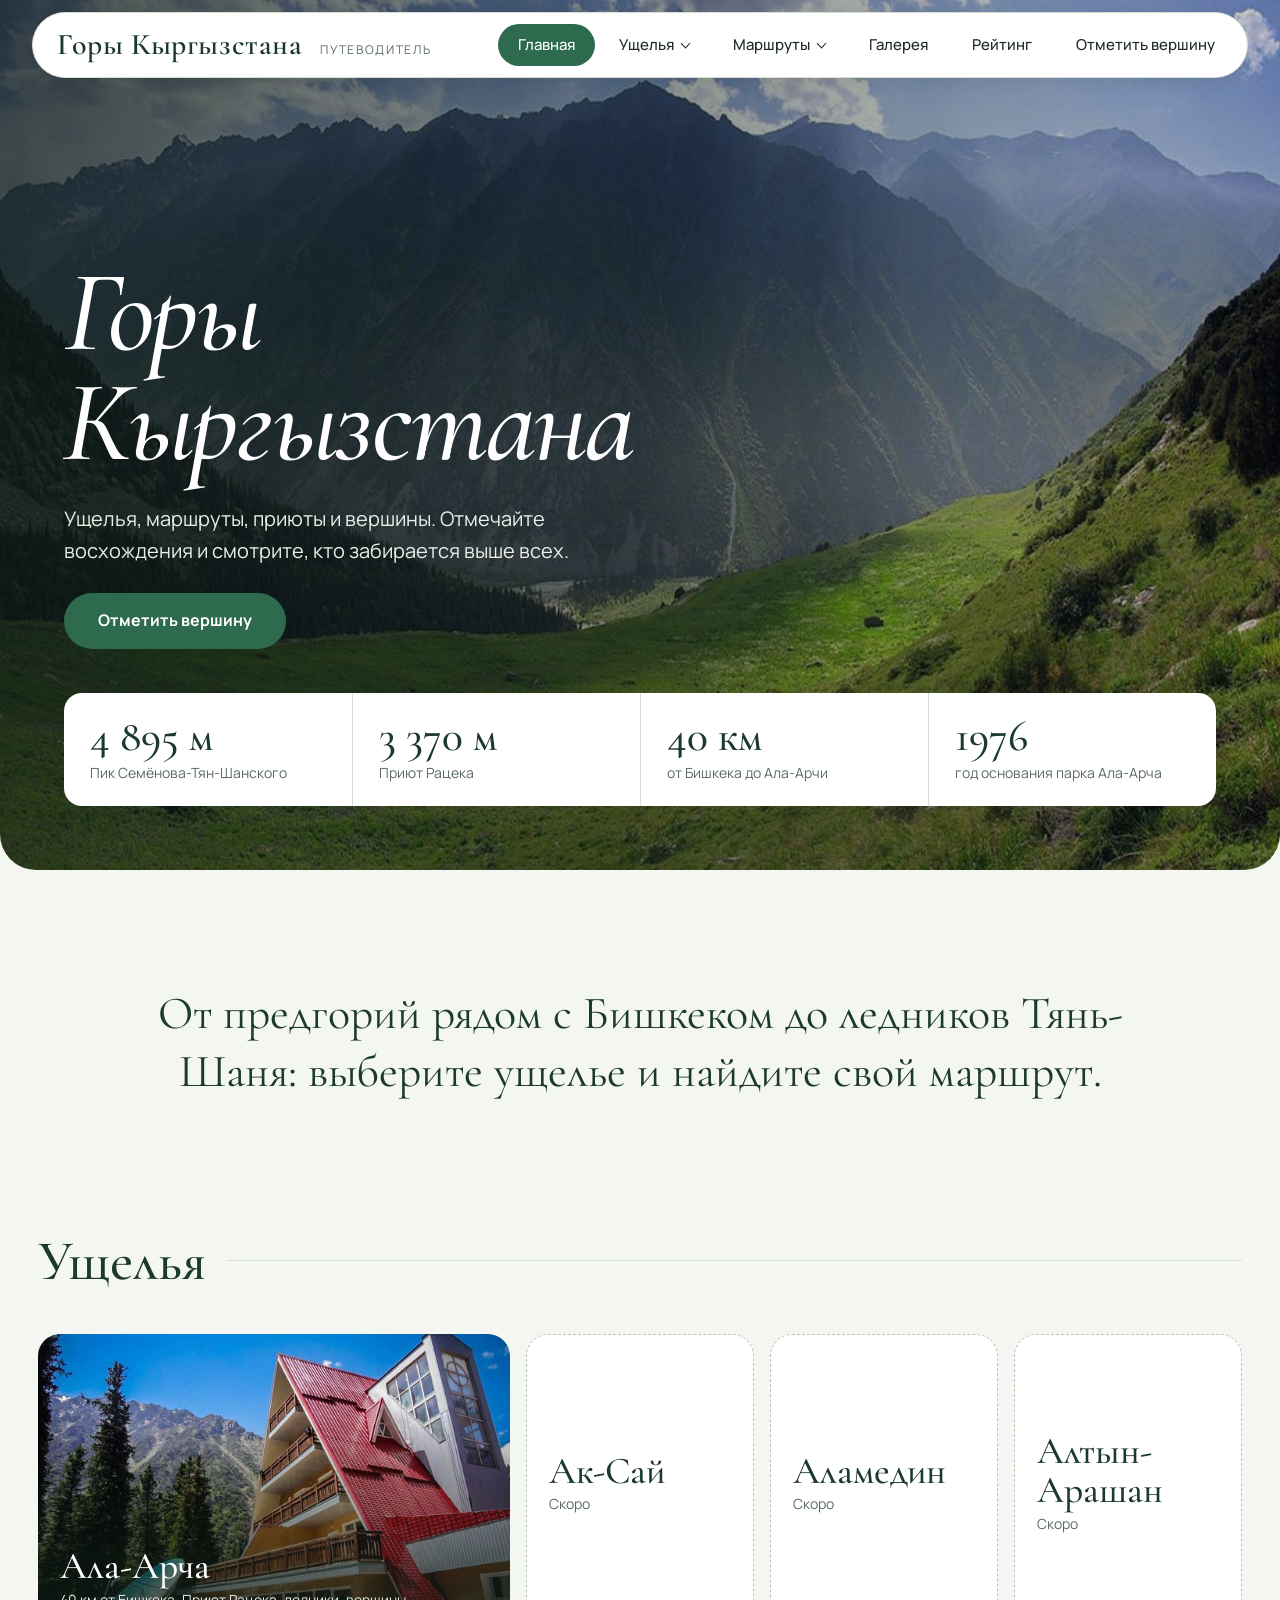
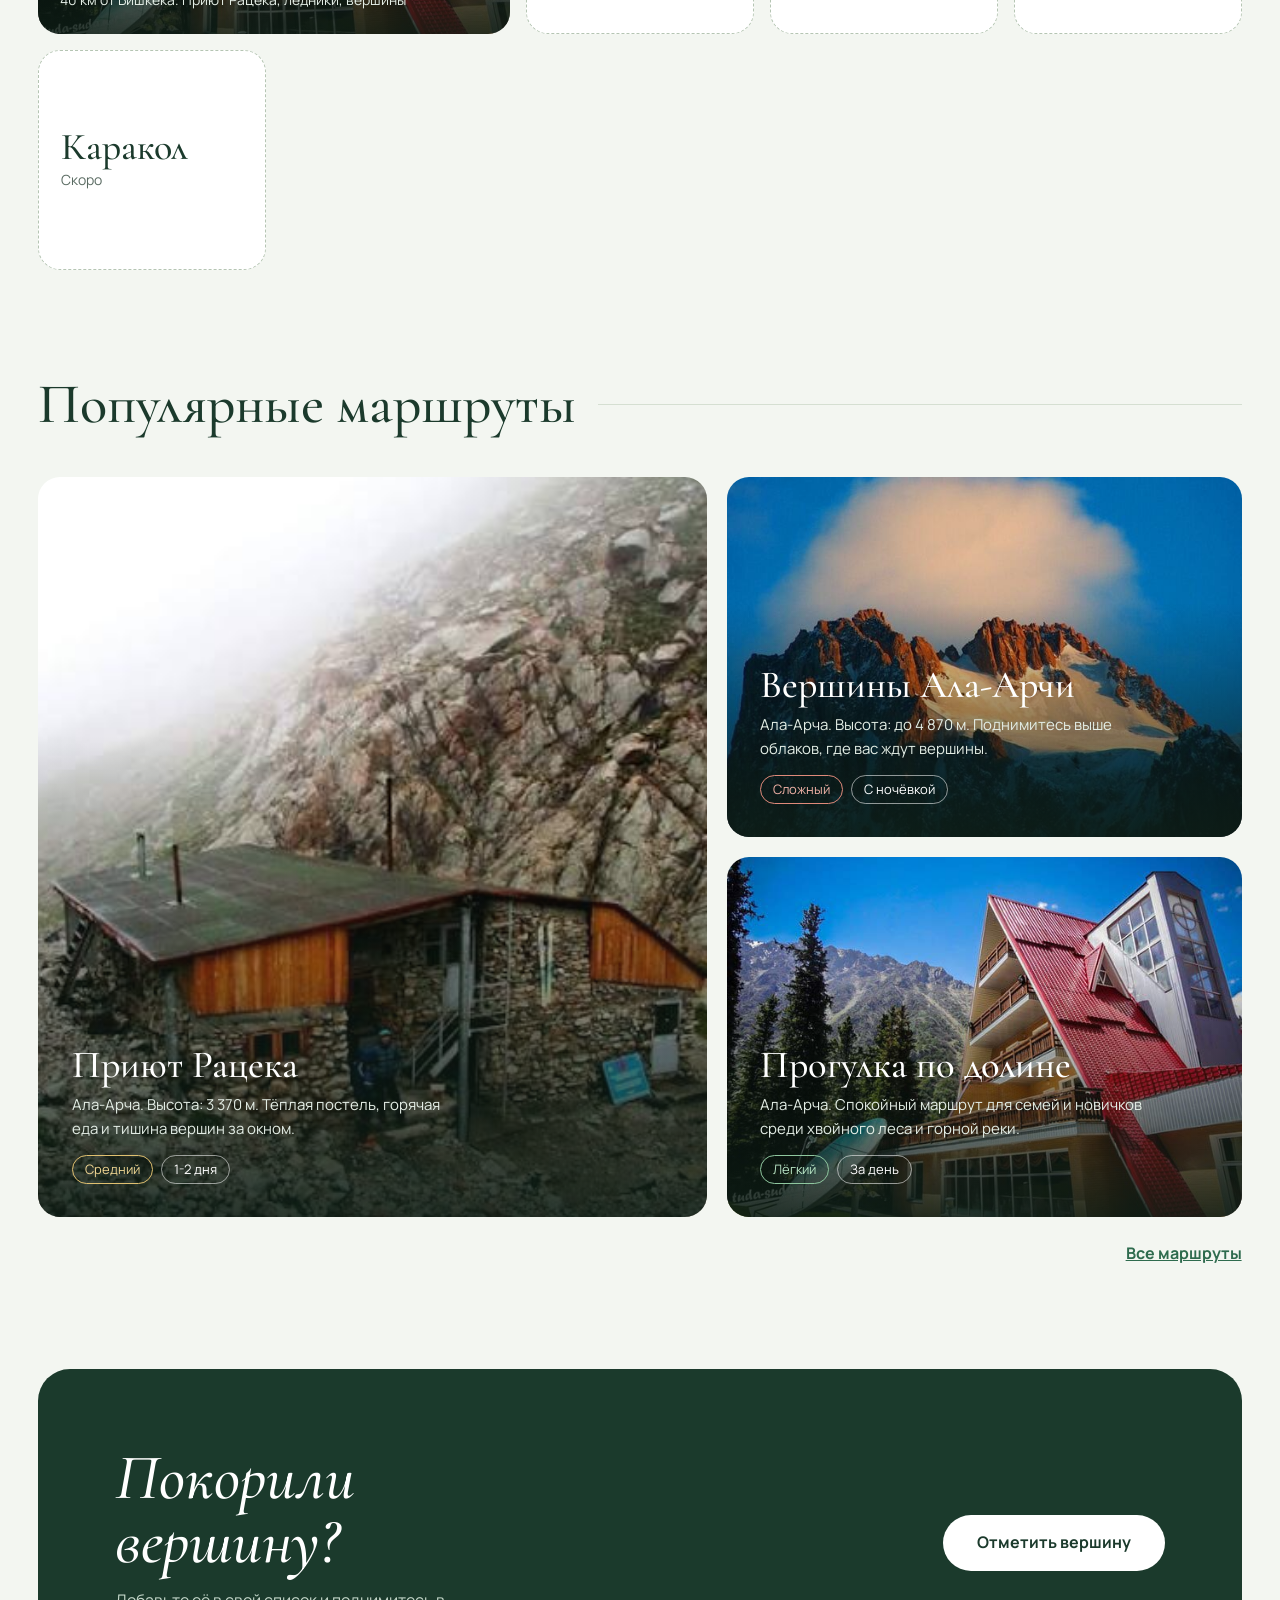
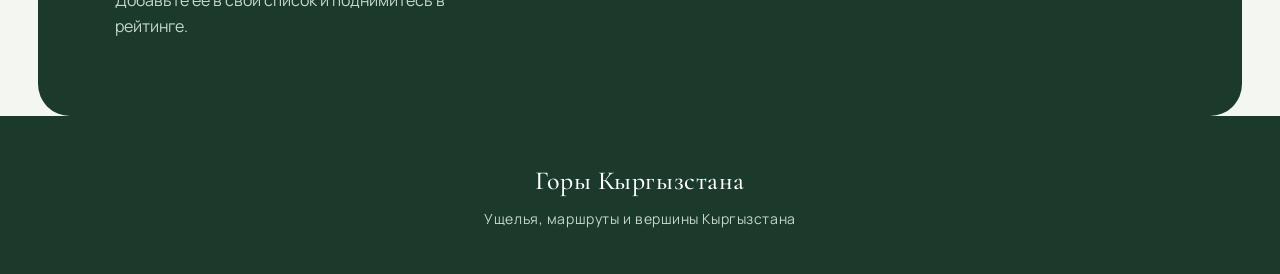
==== commit a342a6b6: "Change theme color in index.html" ====
--- a/index.html
+++ b/index.html
@@ -1,10 +1,11 @@
+
 <!DOCTYPE html>
 <html lang="ru">
 <head>
   <meta charset="UTF-8">
   <meta name="viewport" content="width=device-width, initial-scale=1.0">
   <meta name="description" content="Горы Кыргызстана: ущелья, популярные маршруты, приюты и вершины. Отметки восхождений и рейтинг альпинистов.">
-  <meta name="theme-color" content="#0C1B14">
+  <meta name="theme-color" content="#F3F6F1">
   <title>Главная | Горы Кыргызстана</title>
 
   <link rel="icon" href="data:image/svg+xml,%3Csvg xmlns='http://www.w3.org/2000/svg' viewBox='0 0 100 100'%3E%3Ctext y='.9em' font-size='90'%3E%E2%9B%B0%EF%B8%8F%3C/text%3E%3C/svg%3E">
--- a/style.css
+++ b/style.css
@@ -1,26 +1,38 @@
 
 /* ===== Палитра, шрифты и радиус скругления. Цвета сайта меняются только здесь ===== */
-:root{--spruce:#0C1B14;--forest:#17362A;--moss:#4F7352;--sage:#A9C0A0;--lichen:#E3EBD9;--mist:#F5F8F1;--brass:#C2A55A;--text:#16241C;--serif:"Cormorant Garamond","Playfair Display",Georgia,serif;--sans:"Manrope","Helvetica Neue",Arial,sans-serif;--r:22px}
+/* Светлая спокойная схема: все поверхности сплошные, без прозрачности и размытия */
+:root{
+  --bg:#F3F6F1;          /* фон страниц */
+  --surface:#FFFFFF;     /* карточки, шапка, меню */
+  --text:#1C2A23;        /* основной текст */
+  --muted:#5A6B62;       /* второстепенный текст */
+  --line:#D5DFD2;        /* линии и рамки */
+  --green:#2E6B4E;       /* кнопки, активный пункт меню */
+  --green-hover:#245840; /* кнопка при наведении */
+  --green-dark:#1B3A2C;  /* заголовки, подвал, тёмные блоки */
+  --green-soft:#E3EDE5;  /* светло-зелёные плашки */
+  --gold:#A87F2A;        /* места в рейтинге и ссылки-акценты */
+  --serif:"Cormorant Garamond","Playfair Display",Georgia,serif;
+  --sans:"Manrope","Helvetica Neue",Arial,sans-serif;
+  --r:22px;
+}
 
 /* ===== Сброс отступов; плавная прокрутка к якорям с запасом под липкую шапку ===== */
 *{box-sizing:border-box;margin:0;padding:0}
 html{scroll-behavior:smooth;scroll-padding-top:96px}
 
-/* ===== Основа страницы: тёмный фон и светлый текст ===== */
-body{position:relative;font-family:var(--sans);color:var(--mist);background:var(--spruce);min-height:100svh;line-height:1.6;-webkit-font-smoothing:antialiased}
-
-/* ===== Фон всего сайта: фото ущелья закреплено и затемнено, чтобы текст читался ===== */
-body::before{content:"";position:fixed;inset:0;z-index:-1;background:linear-gradient(180deg,rgba(12,27,20,.72),rgba(12,27,20,.88)),url("images/ala-archa-gorge.jpg") center/cover no-repeat var(--spruce)}
+/* ===== Основа страницы: светлый фон и тёмный текст ===== */
+body{font-family:var(--sans);color:var(--text);background:var(--bg);min-height:100svh;line-height:1.6;-webkit-font-smoothing:antialiased}
 
 /* ===== Базовые элементы: картинки не выходят за блок, ссылки наследуют цвет ===== */
 img{display:block;max-width:100%}
 a{color:inherit}
 
 /* ===== Рамка фокуса для навигации с клавиатуры (доступность) ===== */
-:focus-visible{outline:2px solid var(--brass);outline-offset:3px}
+:focus-visible{outline:2px solid var(--green);outline-offset:3px}
 
 /* ===== Ссылка «Перейти к содержимому»: видна только при фокусе (для клавиатуры и экранных читалок) ===== */
-.skip{position:absolute;left:12px;top:-64px;z-index:50;padding:10px 18px;border-radius:999px;background:var(--brass);color:var(--spruce);font-weight:700;text-decoration:none}
+.skip{position:absolute;left:12px;top:-64px;z-index:50;padding:10px 18px;border-radius:999px;background:var(--green);color:#fff;font-weight:700;text-decoration:none}
 .skip:focus{top:12px}
 
 /* ===== Каркас: шапка сверху, контент растягивается, подвал прижат вниз ===== */
@@ -28,24 +40,38 @@
 .wrap{width:100%;max-width:1480px;margin:0 auto;padding:0 clamp(14px,3vw,48px)}
 main{flex:1;padding-bottom:clamp(48px,8vw,110px)}
 
-/* ===== Шапка: тёмное «стекло» капсулой, остаётся на экране при прокрутке.
+/* ===== Шапка: белая капсула с тонкой рамкой, остаётся на экране при прокрутке.
    min-height резервирует место, пока скрипт app.js вставляет меню ===== */
-.header{position:sticky;top:12px;z-index:20;display:flex;justify-content:space-between;align-items:center;flex-wrap:wrap;gap:12px;min-height:66px;margin:12px clamp(10px,2.5vw,36px) 0;padding:10px 12px 10px 24px;background:rgba(12,27,20,.78);border:1px solid rgba(227,235,217,.16);border-radius:999px;-webkit-backdrop-filter:blur(16px);backdrop-filter:blur(16px)}
-
-/* ===== Логотип и подпись «природный парк» ===== */
-.logo{font-family:var(--serif);font-size:30px;font-weight:600;letter-spacing:.02em;text-decoration:none;line-height:1}
-.logo small{margin-left:10px;font-family:var(--sans);font-size:12px;font-weight:400;letter-spacing:.14em;color:var(--sage)}
-
-/* ===== Меню: кнопки-капсулы, активная страница подсвечена светлым ===== */
-.nav{display:flex;flex-wrap:wrap;gap:4px}
-.nav__link{padding:9px 20px;border-radius:999px;font-size:15px;font-weight:500;text-decoration:none;color:var(--lichen);transition:background .25s,color .25s}
-.nav__link:hover{background:rgba(227,235,217,.14)}
-.nav__link[aria-current="page"]{background:var(--lichen);color:var(--forest)}
-
-/* ===== Главный экран: фото на весь экран, заходит под шапку (отрицательный margin-top) ===== */
-.hero{position:relative;min-height:calc(100svh - 24px);margin-top:-84px;display:flex;flex-direction:column;justify-content:flex-end;align-items:flex-start;gap:26px;padding:clamp(24px,5vw,72px);background:linear-gradient(90deg,rgba(12,27,20,.64),rgba(12,27,20,.08)),url("images/ala-archa-gorge.jpg") center/cover no-repeat;border-radius:0 0 36px 36px}
+.header{position:sticky;top:12px;z-index:20;display:flex;justify-content:space-between;align-items:center;flex-wrap:wrap;gap:12px;min-height:66px;margin:12px clamp(10px,2.5vw,36px) 0;padding:10px 12px 10px 24px;background:var(--surface);border:1px solid var(--line);border-radius:999px;box-shadow:0 4px 16px rgba(28,42,35,.08)}
+
+/* ===== Логотип и подпись «путеводитель» ===== */
+.logo{font-family:var(--serif);font-size:30px;font-weight:600;letter-spacing:.02em;text-decoration:none;line-height:1;color:var(--green-dark)}
+.logo small{margin-left:10px;font-family:var(--sans);font-size:12px;font-weight:400;letter-spacing:.14em;color:var(--muted)}
+
+/* ===== Меню: кнопки-капсулы, активная страница залита зелёным ===== */
+.nav{display:flex;flex-wrap:wrap;align-items:center;gap:4px}
+.nav__link{padding:9px 20px;border-radius:999px;font-size:15px;font-weight:500;text-decoration:none;color:var(--text);transition:background .2s,color .2s}
+.nav__link:hover{background:var(--green-soft)}
+.nav__link[aria-current="page"]{background:var(--green);color:#fff}
+
+/* ===== Выпадающие списки меню: «Ущелья» и «Маршруты» ===== */
+.nav__group{position:relative}
+.nav__btn{font:inherit;font-size:15px;font-weight:500;background:none;border:0;cursor:pointer}
+.nav__btn::after{content:"";display:inline-block;width:6px;height:6px;margin:0 0 3px 8px;border:solid currentColor;border-width:0 1.5px 1.5px 0;transform:rotate(45deg)}
+.nav__menu{display:none;position:absolute;top:calc(100% + 10px);right:0;z-index:30;min-width:240px;padding:8px;background:var(--surface);border:1px solid var(--line);border-radius:20px;box-shadow:0 10px 28px rgba(28,42,35,.14)}
+.nav__menu::before{content:"";position:absolute;left:0;right:0;top:-12px;height:12px}
+.nav__group.is-open .nav__menu,.nav__group:focus-within .nav__menu{display:block}
+@media(hover:hover){.nav__group:hover .nav__menu{display:block}}
+.nav__menu a,.nav__menu span{display:block;padding:10px 16px;border-radius:12px;font-size:15px;text-decoration:none;color:var(--text)}
+.nav__menu a:hover{background:var(--green-soft)}
+.nav__menu span{color:var(--muted);opacity:.75}
+.nav__menu hr{height:1px;margin:6px 8px;border:0;background:var(--line)}
+
+/* ===== Главный экран: фото на весь экран, заходит под шапку (отрицательный margin-top).
+   Поверх фото простое тёмное затемнение, чтобы белый текст читался ===== */
+.hero{position:relative;color:#fff;min-height:calc(100svh - 24px);margin-top:-84px;display:flex;flex-direction:column;justify-content:flex-end;align-items:flex-start;gap:26px;padding:clamp(24px,5vw,72px);background:linear-gradient(90deg,rgba(14,30,22,.72),rgba(14,30,22,.22)),url("images/ala-archa-gorge.jpg") center/cover no-repeat var(--green-dark);border-radius:0 0 36px 36px}
 .hero h1{max-width:15ch;font-family:var(--serif);font-size:clamp(46px,9vw,136px);font-weight:500;font-style:italic;line-height:.95;letter-spacing:-.02em}
-.hero p{max-width:46ch;font-size:clamp(16px,1.6vw,20px);color:var(--lichen)}
+.hero p{max-width:46ch;font-size:clamp(16px,1.6vw,20px);color:#E8EFE6}
 
 /* ===== Плавное появление элементов hero (отключается настройкой «уменьшить движение») ===== */
 .hero>*{animation:rise 1s cubic-bezier(.2,.7,.2,1) both}
@@ -53,26 +79,40 @@
 .hero>:nth-child(3){animation-delay:.3s}
 @keyframes rise{from{opacity:0;transform:translateY(24px)}}
 
-/* ===== Кнопка (латунь); disabled — пока идёт сохранение формы ===== */
-.btn{display:inline-block;padding:15px 34px;border-radius:999px;background:var(--brass);color:var(--spruce);font:inherit;font-size:16px;font-weight:700;text-decoration:none;border:0;cursor:pointer;transition:.25s}
-.btn:hover{background:#d6bb73;transform:translateY(-2px)}
+/* ===== Кнопка (зелёная); disabled — пока идёт сохранение формы ===== */
+.btn{display:inline-block;padding:15px 34px;border-radius:999px;background:var(--green);color:#fff;font:inherit;font-size:16px;font-weight:700;text-decoration:none;border:0;cursor:pointer;transition:background .2s,transform .2s}
+.btn:hover{background:var(--green-hover);transform:translateY(-2px)}
 .btn:disabled{opacity:.6;cursor:wait;transform:none}
 
-/* ===== Полоса с цифрами внизу hero (стекло, 4 колонки) ===== */
-.facts{display:grid;grid-template-columns:repeat(4,1fr);width:100%;margin-top:18px;background:rgba(245,248,241,.08);-webkit-backdrop-filter:blur(14px);backdrop-filter:blur(14px);border:1px solid rgba(227,235,217,.18);border-radius:18px}
-.facts div{padding:20px 26px;border-left:1px solid rgba(227,235,217,.18)}
+/* ===== Полоса с цифрами внизу hero (белая плашка, 4 колонки) ===== */
+.facts{display:grid;grid-template-columns:repeat(4,1fr);width:100%;margin-top:18px;background:var(--surface);color:var(--text);border-radius:18px}
+.facts div{padding:20px 26px;border-left:1px solid var(--line)}
 .facts div:first-child{border-left:0}
-.facts b{display:block;font-family:var(--serif);font-size:clamp(28px,3.4vw,46px);font-weight:500;line-height:1.1}
-.facts span{font-size:14px;color:var(--sage)}
+.facts b{display:block;font-family:var(--serif);font-size:clamp(28px,3.4vw,46px);font-weight:500;line-height:1.1;color:var(--green-dark)}
+.facts span{font-size:14px;color:var(--muted)}
 
 /* ===== Вступительная фраза и заголовок раздела (с тонкой линией справа) ===== */
-.intro{max-width:980px;margin:clamp(56px,9vw,130px) auto;text-align:center;font-family:var(--serif);font-size:clamp(26px,3.6vw,48px);line-height:1.25;color:var(--lichen)}
-.title{display:flex;align-items:center;gap:22px;margin:0 0 28px;font-family:var(--serif);font-size:clamp(34px,4.4vw,60px);font-weight:500;color:var(--mist)}
-.title::after{content:"";flex:1;height:1px;background:rgba(169,192,160,.4)}
+.intro{max-width:980px;margin:clamp(56px,9vw,130px) auto;text-align:center;font-family:var(--serif);font-size:clamp(26px,3.6vw,48px);line-height:1.25;color:var(--green-dark)}
+.title{display:flex;align-items:center;gap:22px;margin:0 0 28px;font-family:var(--serif);font-size:clamp(34px,4.4vw,60px);font-weight:500;color:var(--green-dark)}
+.title::after{content:"";flex:1;height:1px;background:var(--line)}
+
+/* ===== Ущелья на главной: первая карточка с фото шире, остальные «Скоро» ===== */
+.gorges{display:grid;grid-template-columns:repeat(auto-fit,minmax(220px,1fr));gap:16px;margin-bottom:clamp(48px,7vw,100px)}
+.gorge{position:relative;isolation:isolate;overflow:hidden;display:flex;flex-direction:column;justify-content:flex-end;gap:2px;min-height:220px;padding:22px;border-radius:var(--r);text-decoration:none;color:var(--text)}
+a.gorge{color:#fff}
+a.gorge:first-child{grid-column:span 2;min-height:300px}
+.gorge__img{position:absolute;inset:0;z-index:-2;width:100%;height:100%;object-fit:cover;transition:transform 1.2s cubic-bezier(.2,.7,.2,1)}
+a.gorge:hover .gorge__img{transform:scale(1.05)}
+a.gorge::before{content:"";position:absolute;inset:0;z-index:-1;background:linear-gradient(180deg,transparent 30%,rgba(14,30,22,.85))}
+.gorge__name{font-family:var(--serif);font-size:clamp(28px,3vw,38px);font-weight:500;line-height:1.05}
+.gorge__meta{font-size:14px;color:#E3EDE5}
+.gorge--soon{justify-content:center;background:var(--surface);border:1px dashed #B5C5B3}
+.gorge--soon .gorge__name{color:var(--green-dark)}
+.gorge--soon .gorge__meta{color:var(--muted)}
 
 /* ===== Карточки на главной: первая большая слева на две строки ===== */
 .cards{display:grid;grid-template-columns:1.3fr 1fr;grid-template-rows:auto auto;gap:20px}
-.card{position:relative;display:flex;flex-direction:column;justify-content:flex-end;min-height:360px;border-radius:var(--r);overflow:hidden;color:var(--mist);isolation:isolate}
+.card{position:relative;display:flex;flex-direction:column;justify-content:flex-end;min-height:360px;border-radius:var(--r);overflow:hidden;color:#fff;isolation:isolate}
 .card:first-child{grid-row:span 2;min-height:740px}
 
 /* ===== Фото карточки лежит на заднем плане и медленно приближается при наведении ===== */
@@ -80,77 +120,90 @@
 .card:hover .card__img{transform:scale(1.05)}
 
 /* ===== Затемнение под текстом карточки и сам текст ===== */
-.card::before{content:"";position:absolute;inset:0;z-index:-1;background:linear-gradient(180deg,transparent 35%,rgba(12,27,20,.9))}
+.card::before{content:"";position:absolute;inset:0;z-index:-1;background:linear-gradient(180deg,transparent 35%,rgba(14,30,22,.88))}
 .card>div{padding:clamp(20px,2.6vw,36px)}
 .card__title{font-family:var(--serif);font-size:clamp(28px,3vw,42px);font-weight:500;line-height:1.05;margin-bottom:8px}
-.card__text{max-width:44ch;font-size:15px;color:var(--lichen)}
-
-/* ===== Тёмный блок с призывом к действию (главная и рейтинг) ===== */
-.cta{display:flex;justify-content:space-between;align-items:center;flex-wrap:wrap;gap:24px;margin:clamp(56px,8vw,110px) 0 0;padding:clamp(36px,6vw,88px);border-radius:32px;border:1px solid rgba(169,192,160,.25);background:radial-gradient(120% 140% at 85% 0%,rgba(37,82,61,.92) 0%,rgba(12,27,20,.96) 58%,#0C1B14 100%)}
+.card__title a{text-decoration:none}
+.card__title a::after{content:"";position:absolute;inset:0}
+.card__text{max-width:44ch;font-size:15px;color:#E3EDE5}
+
+/* ===== Метки маршрута (сложность, длительность) и ссылка «Все маршруты» ===== */
+.tags{display:flex;flex-wrap:wrap;gap:8px;margin-top:14px}
+.tag{padding:3px 12px;border:1px solid rgba(255,255,255,.55);border-radius:999px;font-size:13px;color:#fff}
+.tag--easy{border-color:#8fc79f;color:#b7e2c3}
+.tag--mid{border-color:#e0c070;color:#efd592}
+.tag--hard{border-color:#e08a7a;color:#f2b3a7}
+.more{margin-top:24px;text-align:right}
+.more a{font-weight:700;color:var(--green)}
+
+/* ===== Тёмно-зелёный блок с призывом к действию (главная и рейтинг) ===== */
+.cta{display:flex;justify-content:space-between;align-items:center;flex-wrap:wrap;gap:24px;margin:clamp(56px,8vw,110px) 0 0;padding:clamp(36px,6vw,88px);border-radius:32px;background:var(--green-dark);color:#fff}
 .cta h2{max-width:16ch;font-family:var(--serif);font-size:clamp(36px,5vw,68px);font-weight:500;font-style:italic;line-height:1}
-.cta p{max-width:38ch;margin-top:14px;color:var(--sage)}
+.cta p{max-width:38ch;margin-top:14px;color:#C5D7CA}
+.cta .btn{background:#fff;color:var(--green-dark)}
+.cta .btn:hover{background:var(--green-soft)}
 
 /* ===== Внутренние страницы: заголовок и вступление ===== */
 .page-head{padding:clamp(32px,6vw,72px) 0 24px}
-.lead{max-width:70ch;color:var(--sage);font-size:18px}
+.lead{max-width:70ch;color:var(--muted);font-size:18px}
 
 /* ===== Галерея: раздел = заголовок слева + абзац справа + сетка из 10 фото ===== */
 .g-section{margin-top:48px}
 .g-head{display:grid;grid-template-columns:minmax(180px,.35fr) 1fr;gap:24px;margin-bottom:18px;align-items:end}
-.g-head h2{font-family:var(--serif);font-size:42px;font-weight:500}
-.g-head p{color:var(--sage)}
+.g-head h2{font-family:var(--serif);font-size:42px;font-weight:500;color:var(--green-dark)}
+.g-head p{color:var(--muted)}
 
 /* ===== Сетка фото: строки фиксированной высоты, ячейки заполняют их целиком ===== */
 .g-grid{display:grid;grid-template-columns:repeat(3,1fr);grid-auto-rows:clamp(160px,18vw,260px);gap:14px}
 .g-grid--alt{grid-template-columns:repeat(5,1fr)}
 
 /* ===== Фото-кнопка: по клику открывается просмотр ===== */
-.ph{display:block;width:100%;height:100%;padding:0;border:0;border-radius:18px;overflow:hidden;cursor:zoom-in;background:var(--forest)}
+.ph{display:block;width:100%;height:100%;padding:0;border:0;border-radius:18px;overflow:hidden;cursor:zoom-in;background:var(--green-soft)}
 .ph img{width:100%;height:100%;object-fit:cover;transition:transform .8s}
 .ph:hover img{transform:scale(1.04)}
 
-/* ===== Если файла фото нет: вместо значка ошибки показываем зелёную плитку ===== */
-.ph--missing{cursor:default;background:linear-gradient(135deg,var(--forest),var(--moss))}
+/* ===== Если файла фото нет: вместо значка ошибки показываем светло-зелёную плитку ===== */
+.ph--missing{cursor:default;background:var(--green-soft)}
 .ph--missing img{display:none}
 
-/* ===== Окно просмотра фото (светлая плашка поверх затемнённого фона) ===== */
-dialog{color:var(--text);margin:auto;max-width:min(94vw,1200px);border:0;border-radius:24px;background:var(--mist);padding:14px}
-dialog::backdrop{background:rgba(12,27,20,.86);backdrop-filter:blur(4px)}
+/* ===== Окно просмотра фото (белая плашка поверх затемнённого фона) ===== */
+dialog{color:var(--text);margin:auto;max-width:min(94vw,1200px);border:0;border-radius:24px;background:var(--surface);padding:14px}
+dialog::backdrop{background:rgba(14,30,22,.85)}
 dialog img{max-height:78svh;margin:0 auto 12px;border-radius:14px}
 dialog p{margin:0 6px 12px;font-family:var(--serif);font-size:22px}
 
 /* ===== Рейтинг: три плашки с примером подсчёта очков ===== */
 .rules{display:grid;grid-template-columns:repeat(3,1fr);gap:12px;margin-bottom:24px}
-.rules div{padding:18px 22px;border:1px solid rgba(169,192,160,.25);border-radius:18px;background:rgba(12,27,20,.72)}
-.rules b{display:block;font-family:var(--serif);font-size:30px;color:var(--brass)}
-.rules span{font-size:14px;color:var(--sage)}
-
-/* ===== Рейтинг: строка = место, имя с подписью, очки. Первые три места тёмные ===== */
+.rules div{padding:18px 22px;border:1px solid var(--line);border-radius:18px;background:var(--surface)}
+.rules b{display:block;font-family:var(--serif);font-size:30px;color:var(--gold)}
+.rules span{font-size:14px;color:var(--muted)}
+
+/* ===== Рейтинг: строка = место, имя с подписью, очки. Первые три места тёмно-зелёные ===== */
 .board{list-style:none;display:grid;gap:10px}
-.board li{color:var(--text);display:grid;grid-template-columns:56px 1fr auto;align-items:center;gap:14px;padding:16px 24px;background:#fff;border:1px solid var(--lichen);border-radius:18px;font-size:18px}
-.board .rank{font-family:var(--serif);font-size:34px;font-weight:600;color:var(--moss)}
-.board li:nth-child(-n+3){background:var(--forest);border-color:var(--forest);color:var(--mist)}
-.board li:nth-child(-n+3) .rank{color:var(--brass)}
+.board li{color:var(--text);display:grid;grid-template-columns:56px 1fr auto;align-items:center;gap:14px;padding:16px 24px;background:var(--surface);border:1px solid var(--line);border-radius:18px;font-size:18px}
+.board .rank{font-family:var(--serif);font-size:34px;font-weight:600;color:var(--green)}
+.board li:nth-child(-n+3){background:var(--green-dark);border-color:var(--green-dark);color:#fff}
+.board li:nth-child(-n+3) .rank{color:#E3C27A}
 .board small{display:block;font-size:14px;font-weight:400;opacity:.7}
 .board .pts{font-family:var(--serif);font-size:32px;font-weight:600;text-align:right;line-height:1.1}
 
 /* ===== Сообщение вместо списка («загрузка», «пусто», «ошибка»): обычный блок, а не сетка ===== */
-.empty,.board li.empty{display:block;color:var(--text);padding:28px;background:var(--lichen);border:0;border-radius:var(--r);font-size:18px}
-
-/* ===== Форма добавления восхождения (светлая карточка) ===== */
-.form{color:var(--text);display:grid;gap:16px;max-width:660px;padding:clamp(22px,4vw,40px);background:#fff;border:1px solid var(--lichen);border-radius:var(--r);box-shadow:0 30px 60px -30px rgba(12,27,20,.8)}
-.form label{display:grid;gap:6px;font-size:15px;font-weight:600;color:var(--forest)}
-.form input,.form select,.form textarea{width:100%;padding:13px 16px;border:1px solid var(--sage);border-radius:12px;background:var(--mist);font:inherit;font-size:16px;font-weight:400;color:var(--text)}
-.form input:focus,.form select:focus,.form textarea:focus{outline:2px solid var(--moss);border-color:transparent}
+.empty,.board li.empty{display:block;color:var(--text);padding:28px;background:var(--green-soft);border:0;border-radius:var(--r);font-size:18px}
+
+/* ===== Форма добавления восхождения (белая карточка) ===== */
+.form{color:var(--text);display:grid;gap:16px;max-width:660px;padding:clamp(22px,4vw,40px);background:var(--surface);border:1px solid var(--line);border-radius:var(--r);box-shadow:0 8px 24px rgba(28,42,35,.08)}
+.form label{display:grid;gap:6px;font-size:15px;font-weight:600;color:var(--green-dark)}
+.form input,.form select,.form textarea{width:100%;padding:13px 16px;border:1px solid #B5C5B3;border-radius:12px;background:var(--bg);font:inherit;font-size:16px;font-weight:400;color:var(--text)}
+.form input:focus,.form select:focus,.form textarea:focus{outline:2px solid var(--green);border-color:transparent}
 .form textarea{resize:vertical}
 
 /* ===== Сообщение под формой: успех (зелёный) или ошибка (красный) ===== */
-.msg{min-height:1.4em;font-size:16px;color:var(--moss)}
+.msg{min-height:1.4em;font-size:16px;color:var(--green)}
 .msg.err{color:#a3200f}
 
 /* ===== Подвал ===== */
-.footer{padding:44px 20px;text-align:center;font-size:14px;letter-spacing:.04em;background:rgba(12,27,20,.88);color:var(--sage)}
-.footer b{display:block;margin-bottom:6px;font-family:var(--serif);font-size:26px;font-weight:500;color:var(--lichen)}
+.footer{padding:44px 20px;text-align:center;font-size:14px;letter-spacing:.04em;background:var(--green-dark);color:#C5D7CA}
+.footer b{display:block;margin-bottom:6px;font-family:var(--serif);font-size:26px;font-weight:500;color:#fff}
 
 /* ===== Компьютер: в сетке из трёх колонок первое и последнее фото занимают две ячейки,
    чтобы все 10 фото складывались в ровные строки без пустого места ===== */
@@ -162,7 +215,7 @@
   .card:first-child{grid-row:auto;min-height:480px}
   .facts{grid-template-columns:repeat(2,1fr)}
   .facts div:nth-child(3){border-left:0}
-  .facts div:nth-child(n+3){border-top:1px solid rgba(227,235,217,.18)}
+  .facts div:nth-child(n+3){border-top:1px solid var(--line)}
   .g-grid,.g-grid--alt{grid-template-columns:repeat(2,1fr)}
 }
 
@@ -172,6 +225,10 @@
   .logo small{display:none}
   .nav{width:100%;justify-content:space-between}
   .nav__link{padding:8px 10px;font-size:13px}
+  .nav__btn{font-size:13px}
+  .nav__group{position:static}
+  .nav__menu{left:12px;right:12px;top:calc(100% + 8px)}
+  a.gorge:first-child{grid-column:auto}
   .cta{align-items:flex-start;flex-direction:column}
   .board li{grid-template-columns:40px 1fr auto;padding:14px 16px;font-size:16px}
   .board .pts{font-size:22px}
